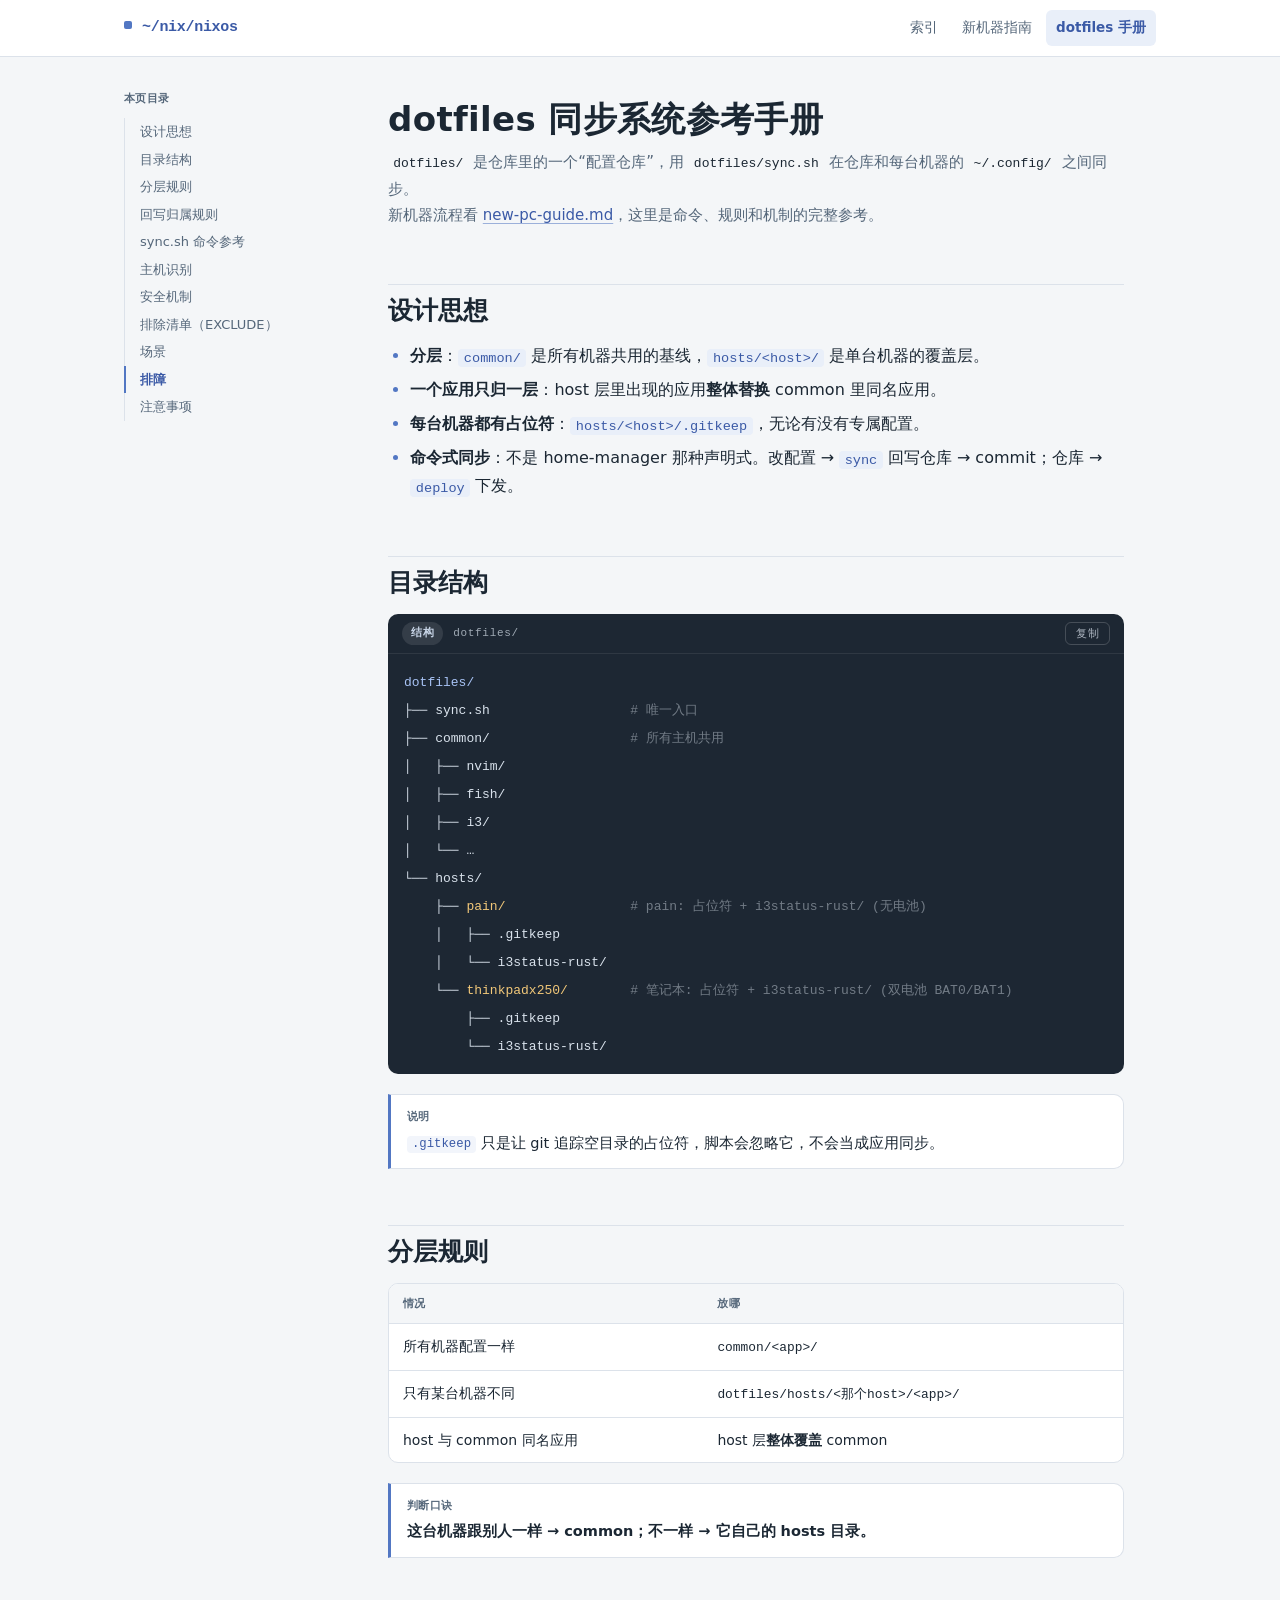
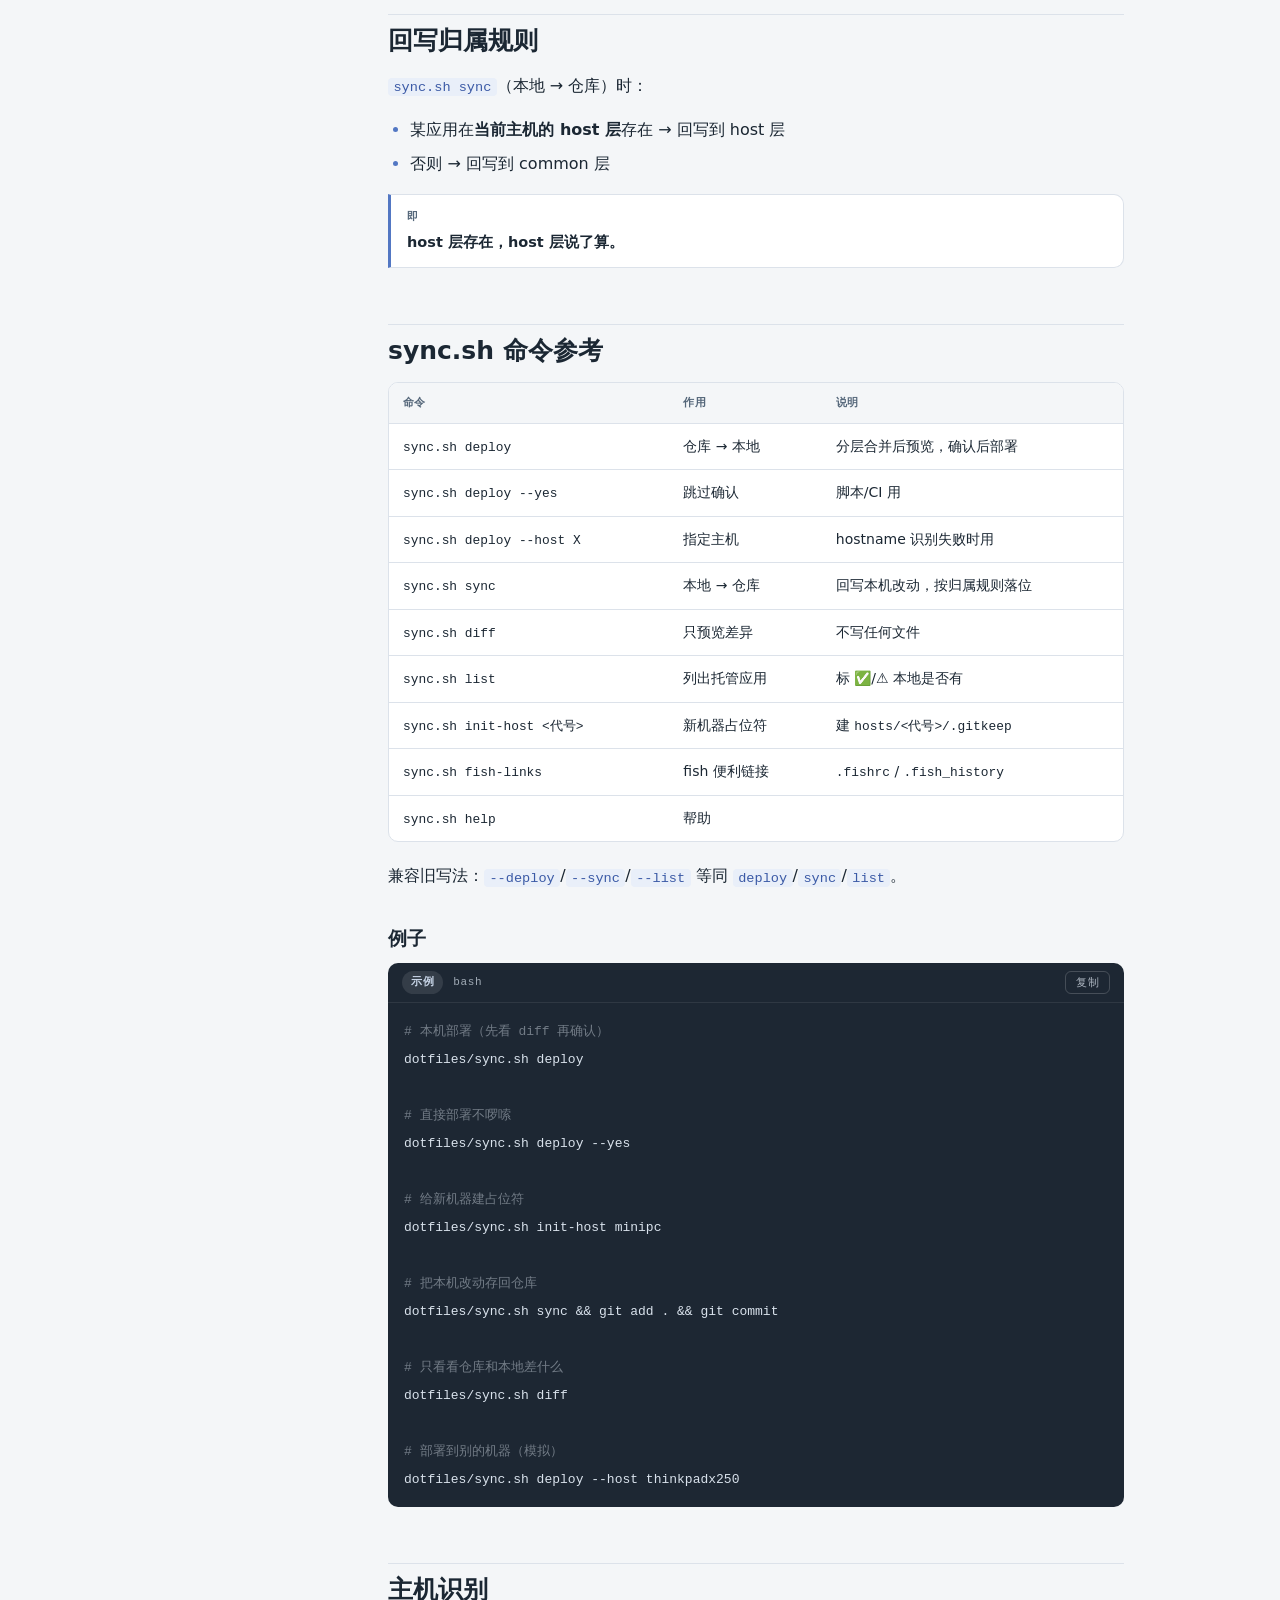
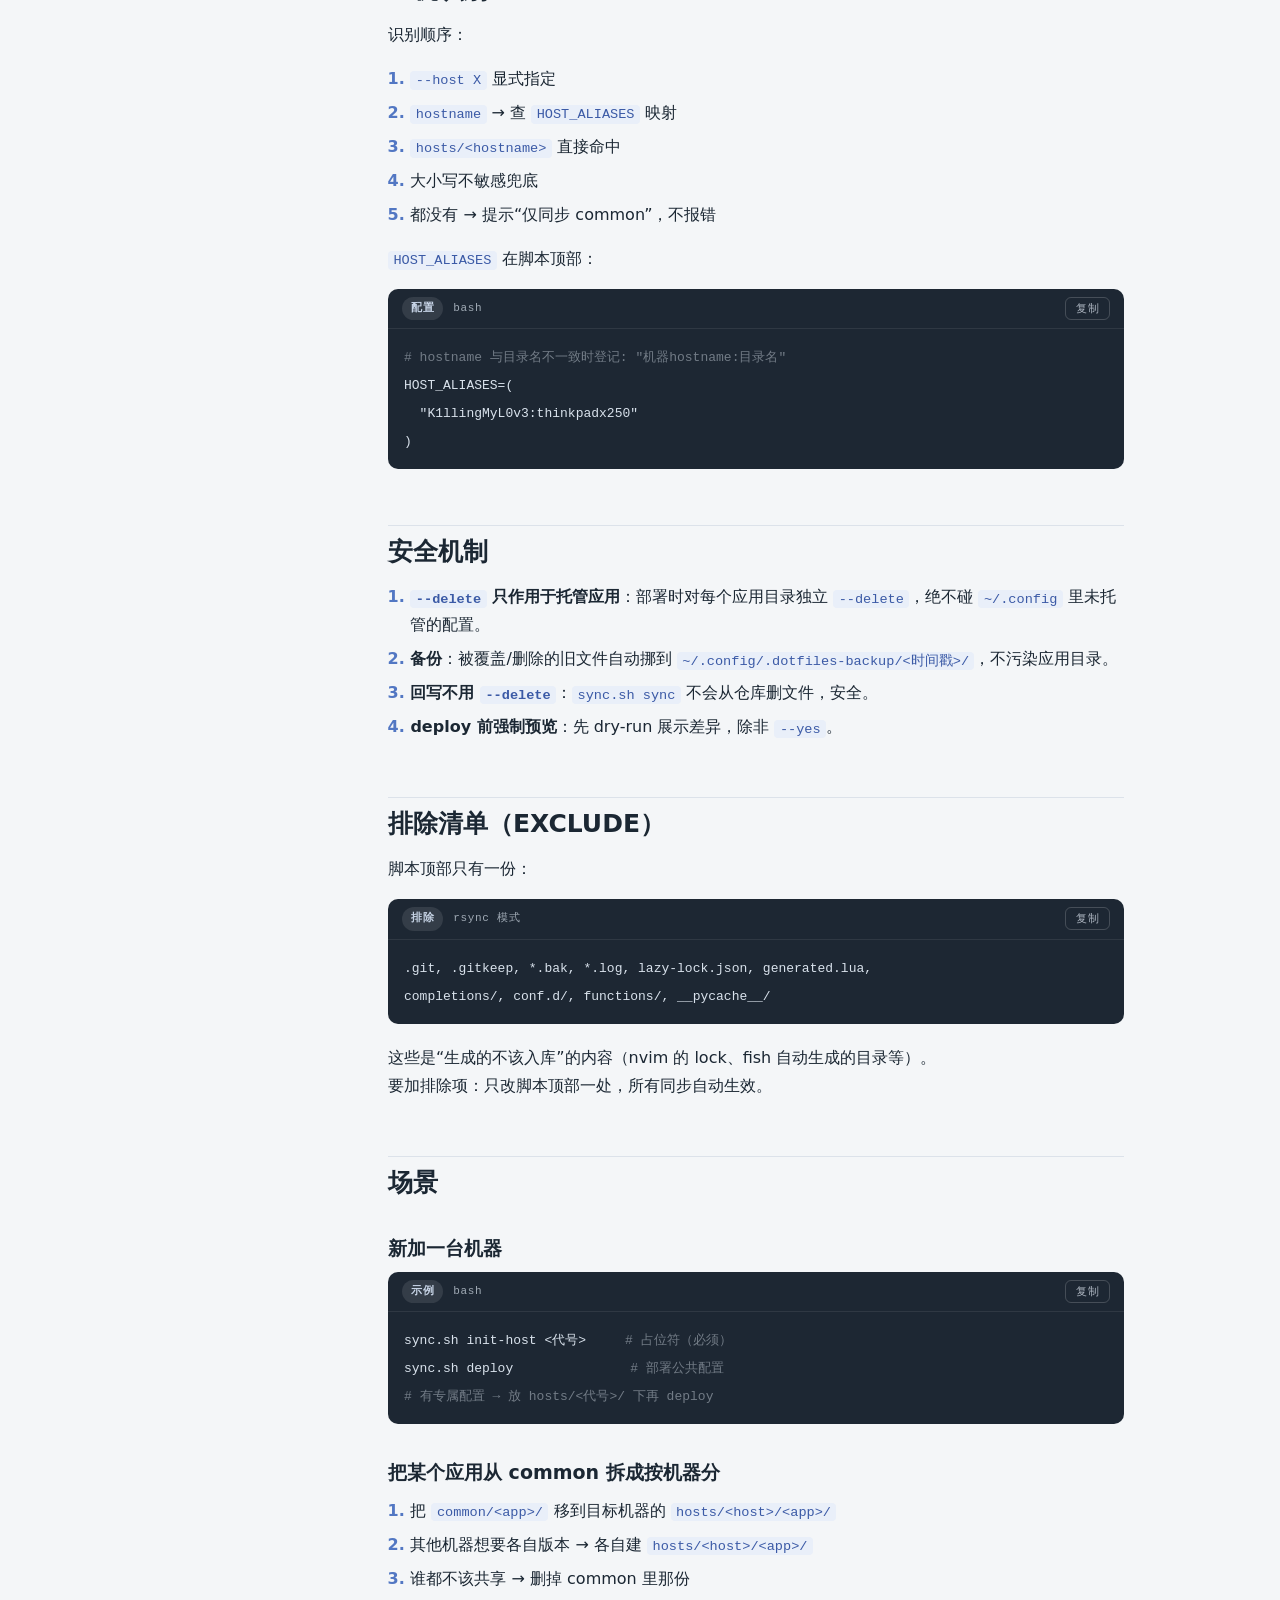
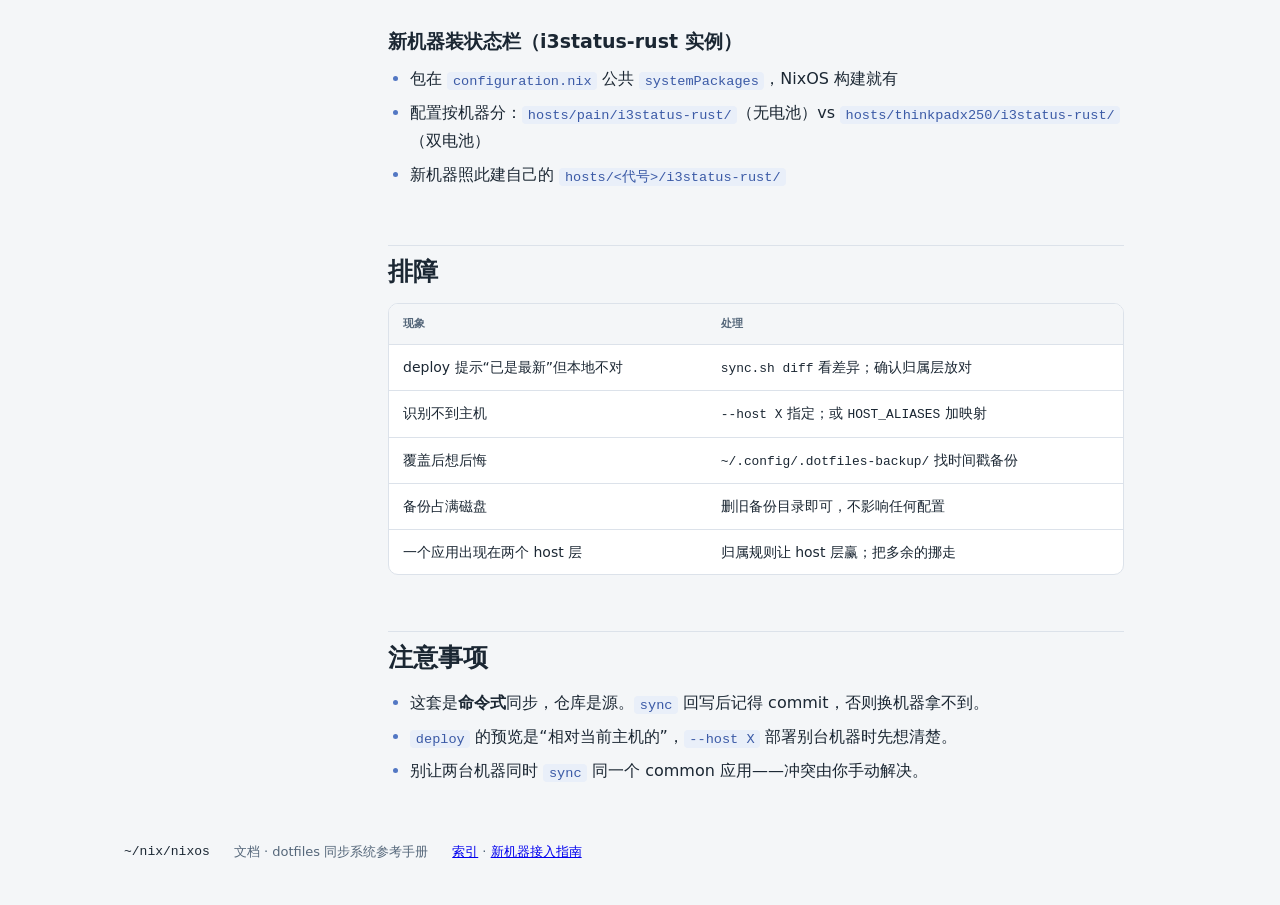
==== docs/pages/dotfiles-guide.html @ a43bd04e "added pages" ====
<!DOCTYPE html>
<html lang="zh-CN">
<head>
<meta charset="UTF-8">
<meta name="viewport" content="width=device-width, initial-scale=1.0">
<title>dotfiles 同步系统参考手册 · ~/nix/nixos</title>
<meta name="description" content="dotfiles 同步系统完整参考：分层规则、sync.sh 全部命令、安全机制、排除清单、排障">
<link rel="stylesheet" href="style.css">
</head>
<body>

<header class="topbar">
  <div class="topbar-inner">
    <a class="wordmark" href="index.html">~/nix/nixos</a>
    <nav class="topnav" aria-label="主导航">
      <a href="index.html">索引</a>
      <a href="new-pc-guide.html">新机器指南</a>
      <a href="dotfiles-guide.html" aria-current="page">dotfiles 手册</a>
    </nav>
  </div>
</header>

<main class="page">
  <aside class="toc" aria-label="本页目录">
    <h4>本页目录</h4>
    <ol>
      <li><a href="#d-design">设计思想</a></li>
      <li><a href="#d-tree">目录结构</a></li>
      <li><a href="#d-layers">分层规则</a></li>
      <li><a href="#d-writeback">回写归属规则</a></li>
      <li><a href="#d-cmds">sync.sh 命令参考</a></li>
      <li><a href="#d-host">主机识别</a></li>
      <li><a href="#d-safety">安全机制</a></li>
      <li><a href="#d-exclude">排除清单（EXCLUDE）</a></li>
      <li><a href="#d-scenes">场景</a></li>
      <li><a href="#d-trouble">排障</a></li>
      <li><a href="#d-notes">注意事项</a></li>
    </ol>
  </aside>

  <details class="toc-mobile">
    <summary>目录</summary>
    <ol>
      <li><a href="#d-design">设计思想</a></li>
      <li><a href="#d-tree">目录结构</a></li>
      <li><a href="#d-layers">分层规则</a></li>
      <li><a href="#d-writeback">回写归属规则</a></li>
      <li><a href="#d-cmds">sync.sh 命令参考</a></li>
      <li><a href="#d-host">主机识别</a></li>
      <li><a href="#d-safety">安全机制</a></li>
      <li><a href="#d-exclude">排除清单（EXCLUDE）</a></li>
      <li><a href="#d-scenes">场景</a></li>
      <li><a href="#d-trouble">排障</a></li>
      <li><a href="#d-notes">注意事项</a></li>
    </ol>
  </details>

  <article class="doc">
    <h1>dotfiles 同步系统参考手册</h1>
    <p class="lede"><code>dotfiles/</code> 是仓库里的一个“配置仓库”，用 <code>dotfiles/sync.sh</code> 在仓库和每台机器的 <code>~/.config/</code> 之间同步。<br>
    新机器流程看 <a href="new-pc-guide.html">new-pc-guide.md</a>，这里是命令、规则和机制的完整参考。</p>

    <h2 id="d-design">设计思想</h2>
    <ul>
      <li><strong>分层</strong>：<code>common/</code> 是所有机器共用的基线，<code>hosts/&lt;host&gt;/</code> 是单台机器的覆盖层。</li>
      <li><strong>一个应用只归一层</strong>：host 层里出现的应用<strong>整体替换</strong> common 里同名应用。</li>
      <li><strong>每台机器都有占位符</strong>：<code>hosts/&lt;host&gt;/.gitkeep</code>，无论有没有专属配置。</li>
      <li><strong>命令式同步</strong>：不是 home-manager 那种声明式。改配置 → <code>sync</code> 回写仓库 → commit；仓库 → <code>deploy</code> 下发。</li>
    </ul>

    <h2 id="d-tree">目录结构</h2>
    <div class="cmd">
      <div class="cmd-bar"><span class="cmd-tag">结构</span><span class="cmd-lang">dotfiles/</span><button class="cmd-copy" type="button">复制</button></div>
      <pre><code><span class="pt">dotfiles/</span>
├── sync.sh                  <span class="cm"># 唯一入口</span>
├── common/                  <span class="cm"># 所有主机共用</span>
│   ├── nvim/
│   ├── fish/
│   ├── i3/
│   └── …
└── hosts/
    ├── <span class="hl">pain/</span>                <span class="cm"># pain: 占位符 + i3status-rust/ (无电池)</span>
    │   ├── .gitkeep
    │   └── i3status-rust/
    └── <span class="hl">thinkpadx250/</span>        <span class="cm"># 笔记本: 占位符 + i3status-rust/ (双电池 BAT0/BAT1)</span>
        ├── .gitkeep
        └── i3status-rust/</code></pre>
    </div>
    <div class="callout">
      <span class="ca-label">说明</span>
      <p><code>.gitkeep</code> 只是让 git 追踪空目录的占位符，脚本会忽略它，不会当成应用同步。</p>
    </div>

    <h2 id="d-layers">分层规则</h2>
    <div class="table-wrap">
      <table>
        <thead>
          <tr><th>情况</th><th>放哪</th></tr>
        </thead>
        <tbody>
          <tr><td>所有机器配置一样</td><td><code>common/&lt;app&gt;/</code></td></tr>
          <tr><td>只有某台机器不同</td><td><code>dotfiles/hosts/&lt;那个host&gt;/&lt;app&gt;/</code></td></tr>
          <tr><td>host 与 common 同名应用</td><td>host 层<strong>整体覆盖</strong> common</td></tr>
        </tbody>
      </table>
    </div>
    <div class="callout">
      <span class="ca-label">判断口诀</span>
      <p><strong>这台机器跟别人一样 → common；不一样 → 它自己的 hosts 目录。</strong></p>
    </div>

    <h2 id="d-writeback">回写归属规则</h2>
    <p><code>sync.sh sync</code>（本地 → 仓库）时：</p>
    <ul>
      <li>某应用在<strong>当前主机的 host 层</strong>存在 → 回写到 host 层</li>
      <li>否则 → 回写到 common 层</li>
    </ul>
    <div class="callout">
      <span class="ca-label">即</span>
      <p><strong>host 层存在，host 层说了算。</strong></p>
    </div>

    <h2 id="d-cmds">sync.sh 命令参考</h2>
    <div class="table-wrap">
      <table>
        <thead>
          <tr><th>命令</th><th>作用</th><th>说明</th></tr>
        </thead>
        <tbody>
          <tr><td><code>sync.sh deploy</code></td><td>仓库 → 本地</td><td>分层合并后预览，确认后部署</td></tr>
          <tr><td><code>sync.sh deploy --yes</code></td><td>跳过确认</td><td>脚本/CI 用</td></tr>
          <tr><td><code>sync.sh deploy --host X</code></td><td>指定主机</td><td>hostname 识别失败时用</td></tr>
          <tr><td><code>sync.sh sync</code></td><td>本地 → 仓库</td><td>回写本机改动，按归属规则落位</td></tr>
          <tr><td><code>sync.sh diff</code></td><td>只预览差异</td><td>不写任何文件</td></tr>
          <tr><td><code>sync.sh list</code></td><td>列出托管应用</td><td>标 ✅/⚠ 本地是否有</td></tr>
          <tr><td><code>sync.sh init-host &lt;代号&gt;</code></td><td>新机器占位符</td><td>建 <code>hosts/&lt;代号&gt;/.gitkeep</code></td></tr>
          <tr><td><code>sync.sh fish-links</code></td><td>fish 便利链接</td><td><code>.fishrc</code> / <code>.fish_history</code></td></tr>
          <tr><td><code>sync.sh help</code></td><td>帮助</td><td></td></tr>
        </tbody>
      </table>
    </div>
    <p>兼容旧写法：<code>--deploy</code>/<code>--sync</code>/<code>--list</code> 等同 <code>deploy</code>/<code>sync</code>/<code>list</code>。</p>

    <h3>例子</h3>
    <div class="cmd">
      <div class="cmd-bar"><span class="cmd-tag">示例</span><span class="cmd-lang">bash</span><button class="cmd-copy" type="button">复制</button></div>
      <pre><code><span class="cm"># 本机部署（先看 diff 再确认）</span>
dotfiles/sync.sh deploy

<span class="cm"># 直接部署不啰嗦</span>
dotfiles/sync.sh deploy --yes

<span class="cm"># 给新机器建占位符</span>
dotfiles/sync.sh init-host minipc

<span class="cm"># 把本机改动存回仓库</span>
dotfiles/sync.sh sync &amp;&amp; git add . &amp;&amp; git commit

<span class="cm"># 只看看仓库和本地差什么</span>
dotfiles/sync.sh diff

<span class="cm"># 部署到别的机器（模拟）</span>
dotfiles/sync.sh deploy --host thinkpadx250</code></pre>
    </div>

    <h2 id="d-host">主机识别</h2>
    <p>识别顺序：</p>
    <ol class="steps">
      <li><code>--host X</code> 显式指定</li>
      <li><code>hostname</code> → 查 <code>HOST_ALIASES</code> 映射</li>
      <li><code>hosts/&lt;hostname&gt;</code> 直接命中</li>
      <li>大小写不敏感兜底</li>
      <li>都没有 → 提示“仅同步 common”，不报错</li>
    </ol>
    <p><code>HOST_ALIASES</code> 在脚本顶部：</p>
    <div class="cmd">
      <div class="cmd-bar"><span class="cmd-tag">配置</span><span class="cmd-lang">bash</span><button class="cmd-copy" type="button">复制</button></div>
      <pre><code><span class="cm"># hostname 与目录名不一致时登记: "机器hostname:目录名"</span>
HOST_ALIASES=(
  "K1llingMyL0v3:thinkpadx250"
)</code></pre>
    </div>

    <h2 id="d-safety">安全机制</h2>
    <ol class="steps">
      <li><strong><code>--delete</code> 只作用于托管应用</strong>：部署时对每个应用目录独立 <code>--delete</code>，绝不碰 <code>~/.config</code> 里未托管的配置。</li>
      <li><strong>备份</strong>：被覆盖/删除的旧文件自动挪到 <code>~/.config/.dotfiles-backup/&lt;时间戳&gt;/</code>，不污染应用目录。</li>
      <li><strong>回写不用 <code>--delete</code></strong>：<code>sync.sh sync</code> 不会从仓库删文件，安全。</li>
      <li><strong>deploy 前强制预览</strong>：先 dry-run 展示差异，除非 <code>--yes</code>。</li>
    </ol>

    <h2 id="d-exclude">排除清单（EXCLUDE）</h2>
    <p>脚本顶部只有一份：</p>
    <div class="cmd">
      <div class="cmd-bar"><span class="cmd-tag">排除</span><span class="cmd-lang">rsync 模式</span><button class="cmd-copy" type="button">复制</button></div>
      <pre><code>.git, .gitkeep, *.bak, *.log, lazy-lock.json, generated.lua,
completions/, conf.d/, functions/, __pycache__/</code></pre>
    </div>
    <p>这些是“生成的不该入库”的内容（nvim 的 lock、fish 自动生成的目录等）。<br>
    要加排除项：只改脚本顶部一处，所有同步自动生效。</p>

    <h2 id="d-scenes">场景</h2>

    <h3>新加一台机器</h3>
    <div class="cmd">
      <div class="cmd-bar"><span class="cmd-tag">示例</span><span class="cmd-lang">bash</span><button class="cmd-copy" type="button">复制</button></div>
      <pre><code>sync.sh init-host &lt;代号&gt;     <span class="cm"># 占位符（必须）</span>
sync.sh deploy               <span class="cm"># 部署公共配置</span>
<span class="cm"># 有专属配置 → 放 hosts/&lt;代号&gt;/ 下再 deploy</span></code></pre>
    </div>

    <h3>把某个应用从 common 拆成按机器分</h3>
    <ol class="steps">
      <li>把 <code>common/&lt;app&gt;/</code> 移到目标机器的 <code>hosts/&lt;host&gt;/&lt;app&gt;/</code></li>
      <li>其他机器想要各自版本 → 各自建 <code>hosts/&lt;host&gt;/&lt;app&gt;/</code></li>
      <li>谁都不该共享 → 删掉 common 里那份</li>
    </ol>

    <h3>新机器装状态栏（i3status-rust 实例）</h3>
    <ul>
      <li>包在 <code>configuration.nix</code> 公共 <code>systemPackages</code>，NixOS 构建就有</li>
      <li>配置按机器分：<code>hosts/pain/i3status-rust/</code>（无电池）vs <code>hosts/thinkpadx250/i3status-rust/</code>（双电池）</li>
      <li>新机器照此建自己的 <code>hosts/&lt;代号&gt;/i3status-rust/</code></li>
    </ul>

    <h2 id="d-trouble">排障</h2>
    <div class="table-wrap">
      <table>
        <thead>
          <tr><th>现象</th><th>处理</th></tr>
        </thead>
        <tbody>
          <tr><td>deploy 提示“已是最新”但本地不对</td><td><code>sync.sh diff</code> 看差异；确认归属层放对</td></tr>
          <tr><td>识别不到主机</td><td><code>--host X</code> 指定；或 <code>HOST_ALIASES</code> 加映射</td></tr>
          <tr><td>覆盖后想后悔</td><td><code>~/.config/.dotfiles-backup/</code> 找时间戳备份</td></tr>
          <tr><td>备份占满磁盘</td><td>删旧备份目录即可，不影响任何配置</td></tr>
          <tr><td>一个应用出现在两个 host 层</td><td>归属规则让 host 层赢；把多余的挪走</td></tr>
        </tbody>
      </table>
    </div>

    <h2 id="d-notes">注意事项</h2>
    <ul>
      <li>这套是<strong>命令式</strong>同步，仓库是源。<code>sync</code> 回写后记得 commit，否则换机器拿不到。</li>
      <li><code>deploy</code> 的预览是“相对当前主机的”，<code>--host X</code> 部署别台机器时先想清楚。</li>
      <li>别让两台机器同时 <code>sync</code> 同一个 common 应用——冲突由你手动解决。</li>
    </ul>
  </article>
</main>

<footer class="footer">
  <span class="foot-path">~/nix/nixos</span>
  <span>文档 · dotfiles 同步系统参考手册</span>
  <span><a href="index.html">索引</a> · <a href="new-pc-guide.html">新机器接入指南</a></span>
</footer>

<script src="script.js"></script>
</body>
</html>
---- docs/pages/style.css ----
/* ============================================================
   ~/nix/nixos 文档站 — 更纱黑体 (Sarasa) 技术手册
   设计 tokens 见 DESIGN_NOTES.md
   ============================================================ */

:root {
  --paper:  #F4F6F8;   /* 页面底, 阴天色 */
  --surface:#FFFFFF;   /* 卡片/正文底 */
  --ink:    #1B2733;   /* 正文近黑蓝 */
  --slate:  #55677A;   /* 次级文字 */
  --nix:    #5277C3;   /* NixOS 蓝, 主强调 */
  --nix-deep:#3B5AA6;  /* hover/active */
  --nix-tint:#E9EFF9;  /* 强调浅底 */
  --code:   #1D2733;   /* 代码块底 (近黑蓝) */
  --code-ink:#D9E2EC;  /* 代码文字 */
  --line:   #DCE2EA;   /* 分隔线 */
  --alert:  #B4432C;   /* 仅"必须/教训" */
  --alert-tint:#FBEDE8;
  --display: 'Sarasa Gothic SC','Sarasa Gothic','Noto Sans CJK SC','PingFang SC','Microsoft YaHei',system-ui,sans-serif;
  --sans:   'Sarasa Gothic SC','Sarasa Gothic','Noto Sans CJK SC','PingFang SC','Microsoft YaHei',system-ui,sans-serif;
  --mono:   'JetBrainsMonoNL Nerd Font','JetBrainsMono Nerd Font','JetBrains Mono','Sarasa Gothic SC','Noto Sans CJK SC',Consolas,monospace;
}

* { box-sizing: border-box; }

html { scroll-behavior: smooth; }

body {
  margin: 0;
  background: var(--paper);
  color: var(--ink);
  font-family: var(--sans);
  font-size: 16px;
  line-height: 1.75;
  -webkit-font-smoothing: antialiased;
}

/* ---------- 顶栏 ---------- */

.topbar {
  position: sticky; top: 0; z-index: 20;
  background: rgba(255,255,255,0.92);
  background: color-mix(in srgb, var(--surface) 92%, transparent);
  backdrop-filter: blur(6px);
  border-bottom: 1px solid var(--line);
}
.topbar-inner {
  max-width: 1080px; margin: 0 auto; padding: 0 24px;
  height: 56px; display: flex; align-items: center; justify-content: space-between; gap: 16px;
}
.wordmark {
  font-family: var(--mono);
  font-size: 15px; font-weight: 700;
  color: var(--nix-deep); text-decoration: none; letter-spacing: -0.02em;
}
.wordmark::before { content: ""; display: inline-block; width: 8px; height: 8px; margin-right: 10px;
  border-radius: 2px; background: var(--nix); vertical-align: 2px; }
.topnav { display: flex; gap: 4px; }
.topnav a {
  font-size: 13.5px; color: var(--slate); text-decoration: none;
  padding: 6px 10px; border-radius: 6px;
}
.topnav a:hover { color: var(--ink); background: var(--nix-tint); }
.topnav a[aria-current="page"] { color: var(--nix-deep); font-weight: 600; background: var(--nix-tint); }

/* ---------- 页脚 ---------- */

.footer {
  max-width: 1080px; margin: 0 auto; padding: 40px 24px 56px;
  color: var(--slate); font-size: 13px;
  display: flex; flex-wrap: wrap; gap: 8px 24px; align-items: center;
}
.footer .foot-path { font-family: var(--mono); color: var(--ink); }

/* ---------- 页面骨架 (指南页: 侧栏 TOC + 正文) ---------- */

.page {
  max-width: 1080px; margin: 0 auto; padding: 32px 24px 0;
  display: grid; grid-template-columns: 216px minmax(0, 1fr); gap: 48px;
  align-items: start;
}
.doc { min-width: 0; max-width: 46rem; }

.toc { position: sticky; top: 80px; max-height: calc(100vh - 96px); overflow: auto; }
.toc h4 {
  font-family: var(--sans); font-size: 11px; font-weight: 700;
  letter-spacing: 0.04em; color: var(--slate); margin: 0 0 10px;
}
.toc ol { list-style: none; margin: 0; padding: 0; border-left: 1px solid var(--line); }
.toc li { margin: 0; }
.toc a {
  display: block; padding: 4px 0 4px 14px; margin-left: -1px;
  border-left: 2px solid transparent;
  font-size: 13px; color: var(--slate); text-decoration: none; line-height: 1.5;
}
.toc a:hover { color: var(--ink); }
.toc a.active { border-left-color: var(--nix); color: var(--nix-deep); font-weight: 600; }
.toc .l2 { padding-left: 14px; font-size: 12.5px; }
.toc .l2 a { padding-left: 20px; }

/* 移动端目录下拉 */
.toc-mobile { display: none; }
.toc-mobile summary {
  cursor: pointer; font-size: 13px; color: var(--nix-deep); font-weight: 600;
  padding: 10px 14px; background: var(--surface); border: 1px solid var(--line);
  border-radius: 8px; margin-bottom: 16px; user-select: none;
}
.toc-mobile[open] summary { border-bottom-left-radius: 0; border-bottom-right-radius: 0; }
.toc-mobile ol { list-style: none; margin: 0; padding: 8px 14px;
  background: var(--surface); border: 1px solid var(--line); border-top: 0;
  border-radius: 0 0 8px 8px; }
.toc-mobile a { display: block; padding: 3px 0; color: var(--slate); text-decoration: none; font-size: 13.5px; }

/* ---------- 标题 ---------- */

.doc h1 {
  font-family: var(--display); font-size: 34px; line-height: 1.35;
  margin: 8px 0 6px; letter-spacing: 0.01em; font-weight: 700;
}
.doc .lede { font-size: 15px; color: var(--slate); margin: 0 0 28px; }
.doc .lede code { font-family: var(--mono); font-size: 13px; color: var(--ink); background: transparent; }

.doc h2 {
  font-family: var(--display); font-size: 25px; line-height: 1.4; font-weight: 700;
  margin: 56px 0 14px; padding-top: 8px;
  border-top: 1px solid var(--line);
  scroll-margin-top: 88px;
}
.doc h2 .stepnum {
  display: inline-block; min-width: 2em; margin-right: 10px;
  color: var(--nix); font-variant-numeric: tabular-nums;
}
.doc h3 {
  font-family: var(--display); font-size: 19px; line-height: 1.5; font-weight: 700;
  margin: 34px 0 10px; scroll-margin-top: 88px;
}

.doc p { margin: 0 0 16px; }

/* ---------- 列表 ---------- */

.doc ul, .doc ol { margin: 0 0 16px; padding-left: 1.4em; }
.doc li { margin: 6px 0; }
.doc li::marker { color: var(--nix); }
.doc ol.steps > li::marker { font-family: var(--display); font-weight: 700; }

.doc strong { font-weight: 700; }
.doc code {
  font-family: var(--mono); font-size: 0.85em;
  background: var(--nix-tint); color: var(--nix-deep);
  padding: 0.12em 0.4em; border-radius: 4px;
}
.doc a { color: var(--nix-deep); text-decoration-color: color-mix(in srgb, var(--nix) 55%, transparent); text-underline-offset: 3px; }
.doc a:hover { text-decoration-color: var(--nix-deep); }

/* ---------- 表格 ---------- */

.table-wrap { overflow-x: auto; margin: 0 0 20px; border: 1px solid var(--line); border-radius: 10px; background: var(--surface); }
.doc table { border-collapse: collapse; width: 100%; font-size: 14px; min-width: 520px; }
.doc thead th {
  font-family: var(--sans); font-size: 11px; font-weight: 700; letter-spacing: 0.04em;
  text-align: left; color: var(--slate); text-transform: uppercase;
  padding: 10px 14px; border-bottom: 1px solid var(--line); background: var(--paper);
}
.doc tbody td { padding: 10px 14px; border-bottom: 1px solid var(--line); vertical-align: top; }
.doc tbody tr:last-child td { border-bottom: 0; }
.doc tbody tr:hover td { background: var(--nix-tint); }
.doc td code, .doc th code { background: transparent; padding: 0; color: inherit; font-size: 0.92em; }
.doc td code { color: var(--ink); }

/* ---------- 代码块 (方向标签) ---------- */

.cmd { margin: 0 0 20px; border-radius: 10px; overflow: hidden; background: var(--code); }
.cmd-bar {
  display: flex; align-items: center; gap: 10px;
  padding: 8px 14px; border-bottom: 1px solid rgba(255,255,255,0.08);
  font-family: var(--mono); font-size: 11px;
}
.cmd-tag {
  display: inline-flex; align-items: center; gap: 6px;
  padding: 2px 9px; border-radius: 999px; font-weight: 700; letter-spacing: 0.06em;
  color: #C7D4E6; background: rgba(255,255,255,0.10);
}
.cmd-tag .glyph { color: var(--nix); }
.cmd-tag.in .glyph { color: #7FA5E8; }
.cmd-tag.out .glyph { color: #9FD3A8; }
.cmd-tag.in  { border: 1px solid rgba(127,165,232,0.45); }
.cmd-tag.out { border: 1px solid rgba(159,211,168,0.45); color: #CBE5D0; }
.cmd-lang { color: rgba(217,226,236,0.7); letter-spacing: 0.06em; }
.cmd-copy {
  margin-left: auto; font-family: var(--mono); font-size: 11px; letter-spacing: 0.04em;
  color: rgba(217,226,236,0.75); background: transparent; border: 1px solid rgba(255,255,255,0.18);
  border-radius: 6px; padding: 3px 10px; cursor: pointer;
}
.cmd-copy:hover { color: #fff; border-color: rgba(255,255,255,0.45); }
.cmd-copy.copied { color: #9FD3A8; border-color: rgba(159,211,168,0.6); }
.cmd pre { margin: 0; padding: 14px 16px; overflow-x: auto; }
.cmd code {
  font-family: var(--mono); font-size: 13px; line-height: 1.65;
  color: var(--code-ink); background: transparent; padding: 0;
}
.cmd code .cm { color: rgba(217,226,236,0.45); }   /* 注释 */
.cmd code .hl { color: #F2C879; }                   /* 高亮行 */
.cmd code .pt { color: #A8C3F5; }                   /* 路径/主机名 */

/* ---------- 提示框 ---------- */

.callout {
  background: var(--surface); border: 1px solid var(--line);
  border-left: 3px solid var(--nix);
  border-radius: 0 10px 10px 0;
  padding: 12px 16px; margin: 0 0 20px; font-size: 14.5px;
}
.callout > :last-child { margin-bottom: 0; }
.callout.alert { border-left-color: var(--alert); background: var(--alert-tint); }
.callout .ca-label {
  display: block; font-family: var(--sans); font-size: 11px; font-weight: 700;
  letter-spacing: 0.04em; color: var(--slate); margin-bottom: 4px;
}
.callout.alert .ca-label { color: var(--alert); }
.callout p { margin: 0 0 8px; }
.callout code { background: #EEF3FB; background: color-mix(in srgb, var(--nix-tint) 60%, var(--surface)); }

/* ---------- 索引页 ---------- */

.hero { padding: 40px 24px 8px; max-width: 1080px; margin: 0 auto; }
.hero .kicker {
  font-family: var(--mono); font-size: 12px; font-weight: 700; letter-spacing: 0.1em;
  color: var(--nix-deep); margin: 0 0 10px;
}
.hero h1 {
  font-family: var(--display); font-size: 40px; line-height: 1.3; margin: 0 0 8px; font-weight: 700;
}
.hero .lede { font-size: 16px; color: var(--slate); max-width: 42em; margin: 0; }

/* 双层结构图 */
.layers {
  max-width: 1080px; margin: 32px auto 0; padding: 0 24px;
  display: flex; gap: 18px; align-items: stretch;
}
.layers-col { display: flex; flex-direction: column; }
.layer {
  background: var(--surface); border: 1px solid var(--line); border-radius: 12px;
  padding: 16px 20px; flex: 1;
}
.layer .layer-name { font-weight: 700; font-size: 16px; display: flex; align-items: center; gap: 8px; }
.layer .layer-name .dot { width: 9px; height: 9px; border-radius: 3px; }
.layer .layer-desc { font-size: 13.5px; color: var(--slate); margin-top: 2px; font-family: var(--mono); }
.layer-top { border-top: 3px solid var(--nix); }
.layer-top .dot { background: var(--nix); }
.layer-bot { border-top: 3px solid var(--code); }
.layer-bot .dot { background: var(--code); }
.layer-bot .layer-desc { color: rgba(217,226,236,0.7); }
.layer-bot .layer-name { color: var(--code-ink); }
.layer-bot { background: var(--code); border-color: var(--code); }

.sync-rail {
  display: flex; flex-direction: column; justify-content: center; align-items: center;
  min-width: 96px; gap: 6px;
}
.sync-rail .rail-label {
  font-family: var(--mono); font-size: 11px; font-weight: 700; letter-spacing: 0.08em;
  color: var(--slate); white-space: nowrap;
}
.sync-rail .rail-arrow { color: var(--nix-deep); font-family: var(--sans); font-size: 13px; line-height: 1.3; text-align: center; }

.fleet {
  max-width: 1080px; margin: 14px auto 0; padding: 0 24px;
  display: flex; gap: 12px; flex-wrap: wrap; align-items: center;
}
.fleet .fleet-label { font-family: var(--sans); font-size: 11px; font-weight: 700; letter-spacing: 0.04em; color: var(--slate); }
.chip {
  display: inline-flex; align-items: center; gap: 8px;
  background: var(--surface); border: 1px solid var(--line); border-radius: 999px;
  padding: 4px 12px 4px 6px; font-size: 13px;
}
.chip .chip-code {
  font-family: var(--mono); font-size: 12px; font-weight: 700; color: var(--nix-deep);
  background: var(--nix-tint); border-radius: 999px; padding: 2px 9px;
}
.chip .chip-note { color: var(--slate); font-size: 12.5px; }

.index-body { max-width: 1080px; margin: 0 auto; padding: 24px 24px 0; }

.quick-ref { margin: 34px 0 8px; font-family: var(--display); font-size: 21px; font-weight: 700; }
.quick-ref::before { content: ""; display: inline-block; width: 14px; height: 3px; background: var(--nix); vertical-align: 4px; margin-right: 10px; }

.cards { display: grid; grid-template-columns: repeat(auto-fit, minmax(300px, 1fr)); gap: 16px; margin: 16px 0 0; }
.card {
  display: block; background: var(--surface); border: 1px solid var(--line); border-radius: 12px;
  padding: 22px 22px 20px; text-decoration: none; color: inherit;
  transition: border-color .15s ease, transform .15s ease;
}
.card:hover { border-color: var(--nix); transform: translateY(-2px); }
.card .card-tag { font-family: var(--sans); font-size: 11px; font-weight: 700; letter-spacing: 0.08em; color: var(--nix-deep); }
.card h2 { font-family: var(--display); font-size: 20px; margin: 8px 0 8px; border: 0; padding: 0; color: var(--ink); }
.card p { font-size: 14px; color: var(--slate); margin: 0; line-height: 1.7; }
.card .card-go { display: inline-block; margin-top: 14px; font-size: 13.5px; color: var(--nix-deep); font-weight: 600; }
.card .card-go::after { content: " →"; }

/* ---------- 焦点可见 ---------- */

a:focus-visible, summary:focus-visible, button:focus-visible, .cmd-copy:focus-visible {
  outline: 2px solid var(--nix); outline-offset: 2px; border-radius: 4px;
}

.topnav a:active, .card:active, .cmd-copy:active { transform: translateY(1px); }
.card:active { border-color: var(--nix-deep); }

/* ---------- 响应式 ---------- */

@media (max-width: 980px) {
  .page { grid-template-columns: 1fr; gap: 0; padding-top: 20px; }
  .toc { display: none; }
  .toc-mobile { display: block; }
  .layers { flex-direction: column; }
  .sync-rail { flex-direction: row; min-width: 0; padding: 4px 0; }
  .sync-rail .rail-arrow { display: flex; gap: 18px; }
}

@media (max-width: 560px) {
  .hero { padding-top: 28px; }
  .hero h1 { font-size: 32px; }
  .topbar-inner { padding: 0 16px; height: 52px; }
  .wordmark { font-size: 13.5px; }
  .topnav { gap: 2px; }
  .topnav a { font-size: 12.5px; padding: 12px 7px; min-height: 44px; display: inline-flex; align-items: center; }
  .doc h1 { font-size: 28px; }
  .doc h2 { font-size: 22px; }
  .cards { grid-template-columns: 1fr; }
  .chip .chip-note { display: none; }
  .toc-mobile a { padding: 8px 0; }
  .cmd-copy { padding: 8px 10px; }
}

/* ---------- 动效 (仅在用户不要求减少动效时) ---------- */

@media (prefers-reduced-motion: no-preference) {
  .hero h1, .hero .kicker, .hero .lede { animation: rise .5s ease both; }
  .hero .lede { animation-delay: .08s; }
  .layers { animation: rise .5s ease both; animation-delay: .14s; }
  @keyframes rise { from { opacity: 0; transform: translateY(8px); } to { opacity: 1; transform: none; } }
}

@media (prefers-reduced-motion: reduce) {
  html { scroll-behavior: auto; }
  .card { transition: none; }
}
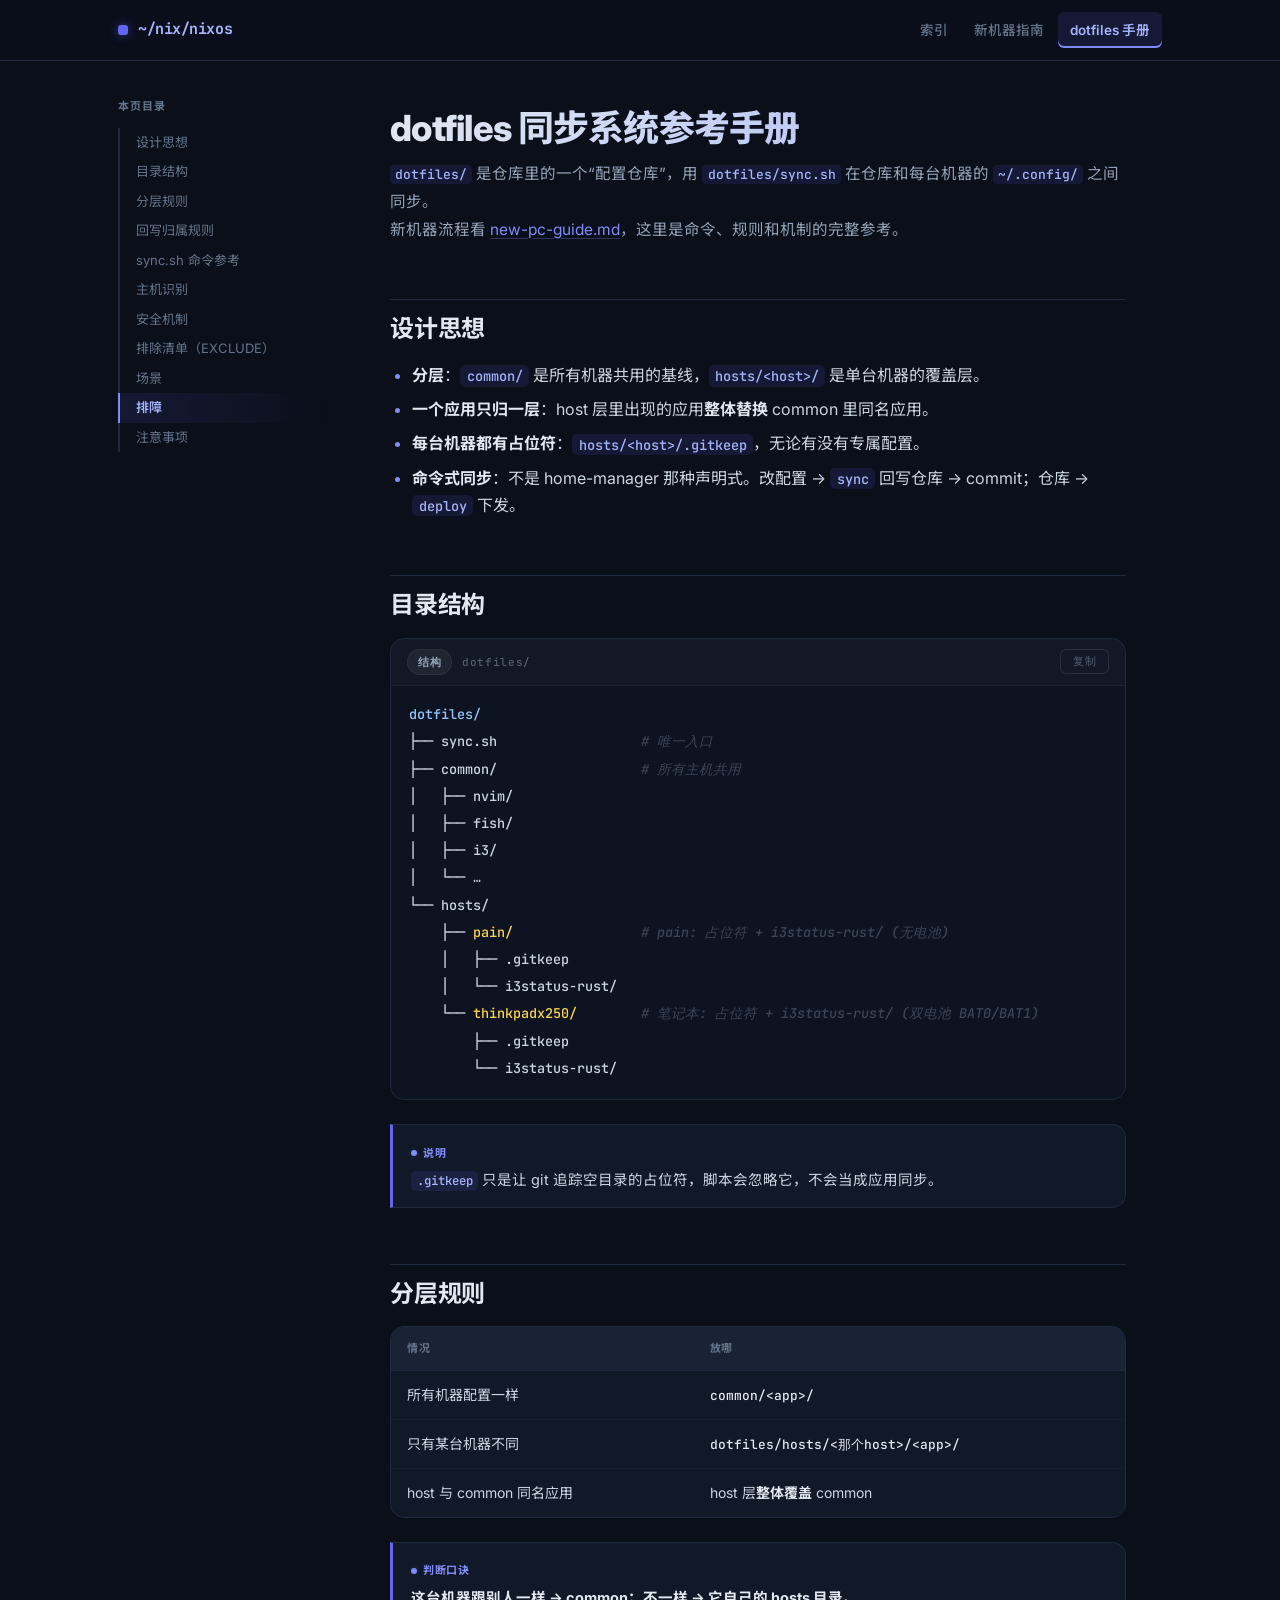
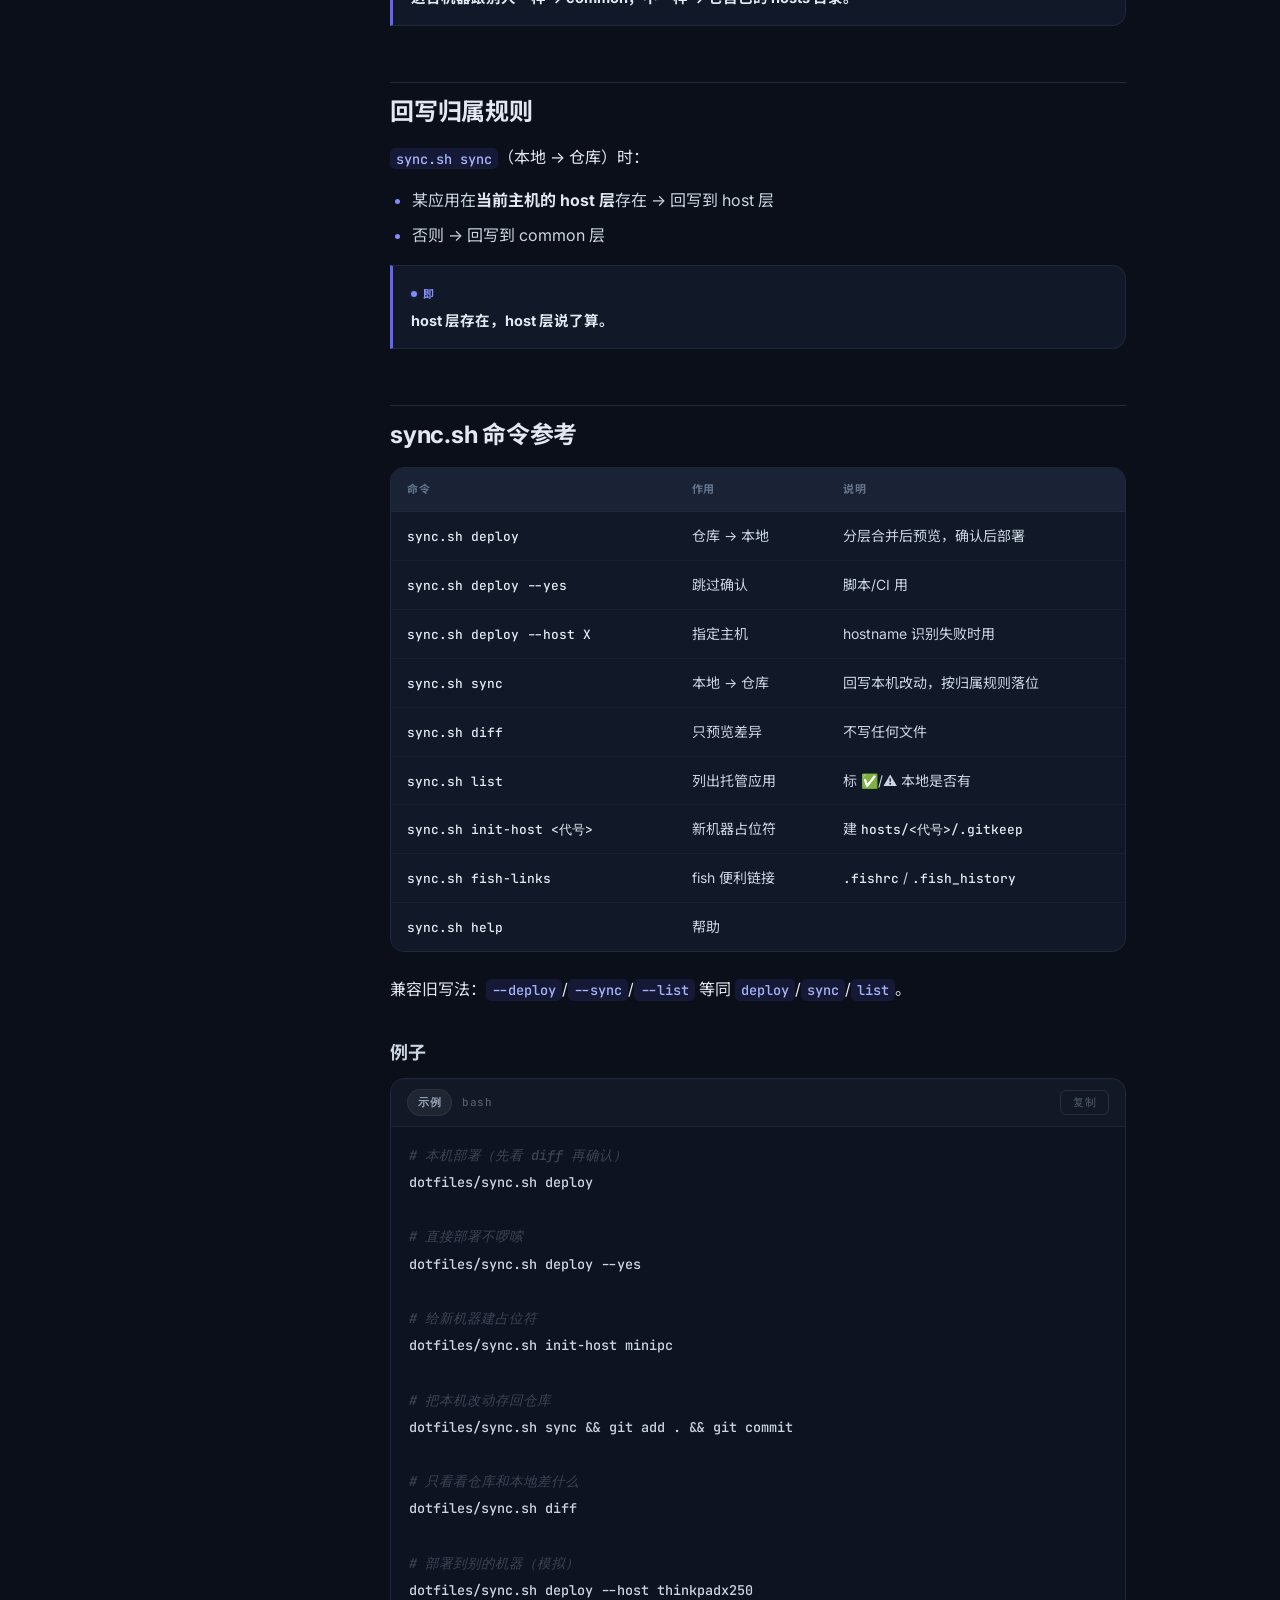
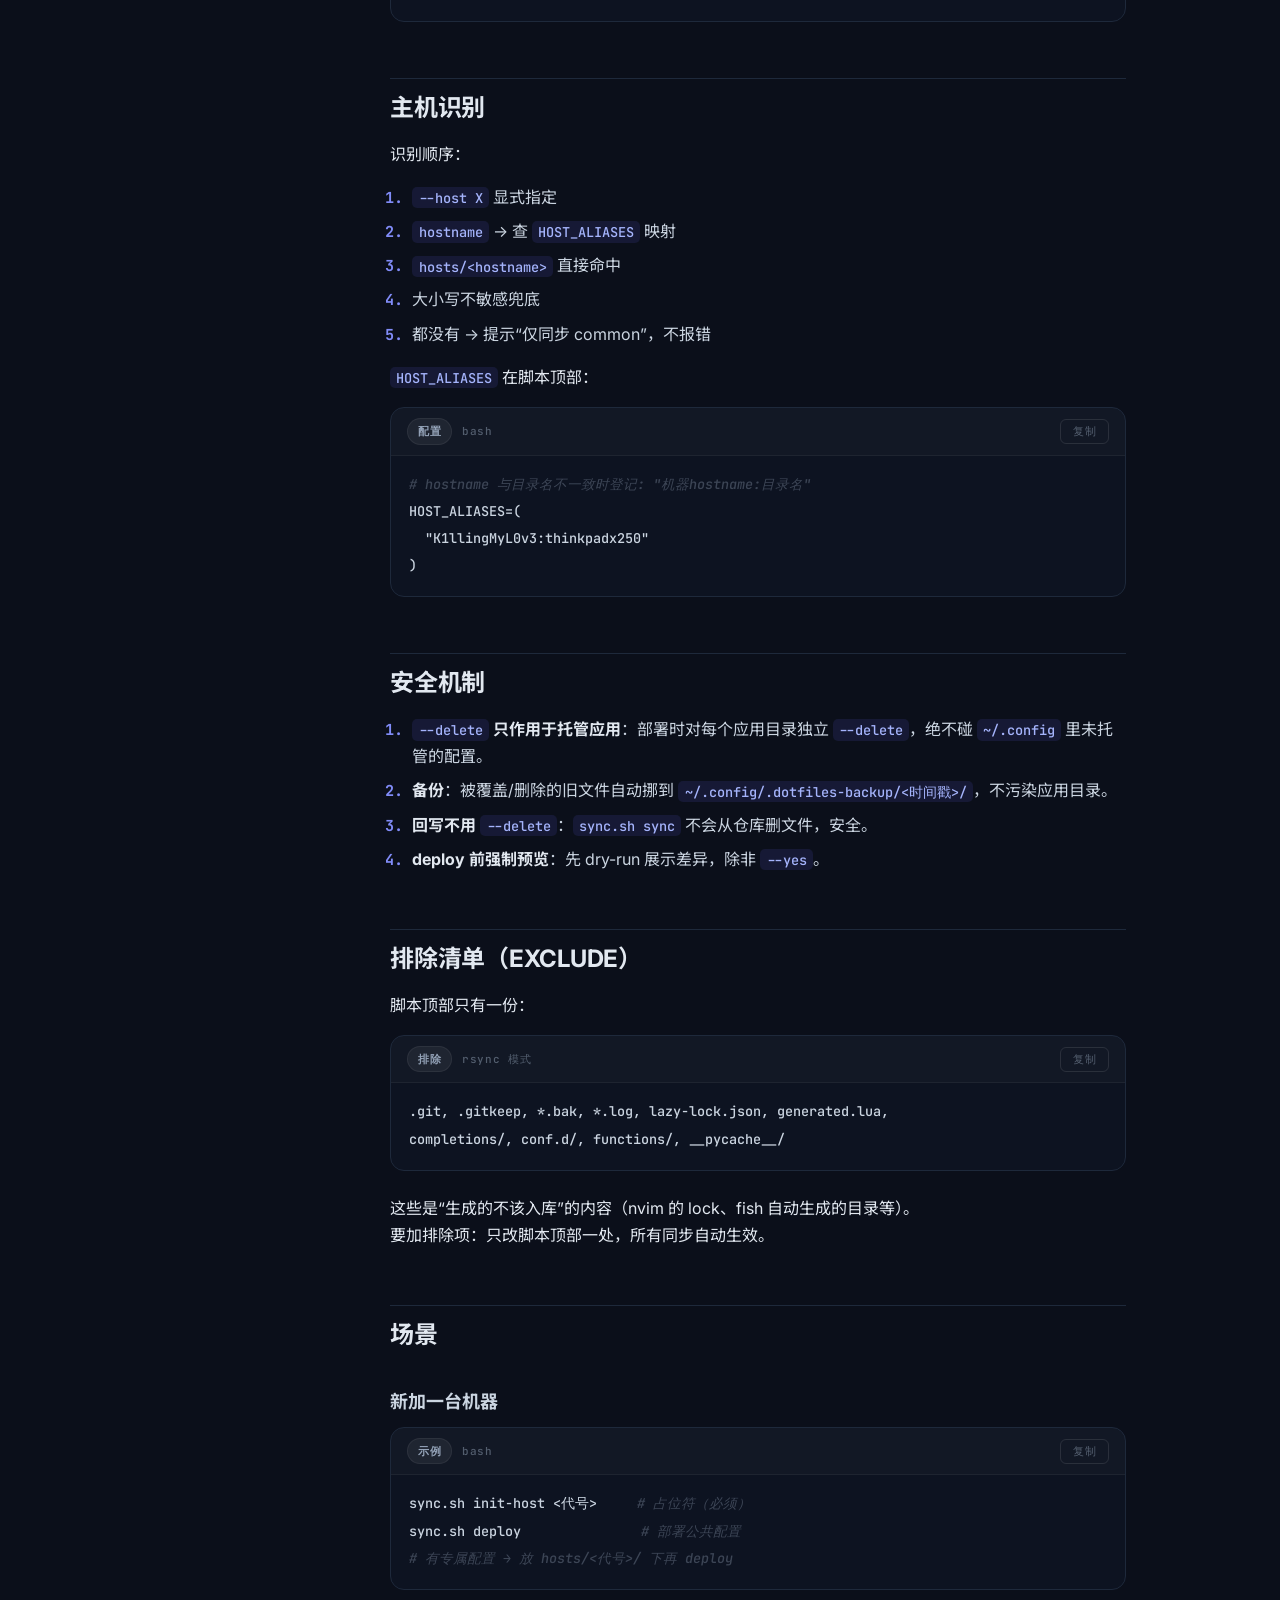
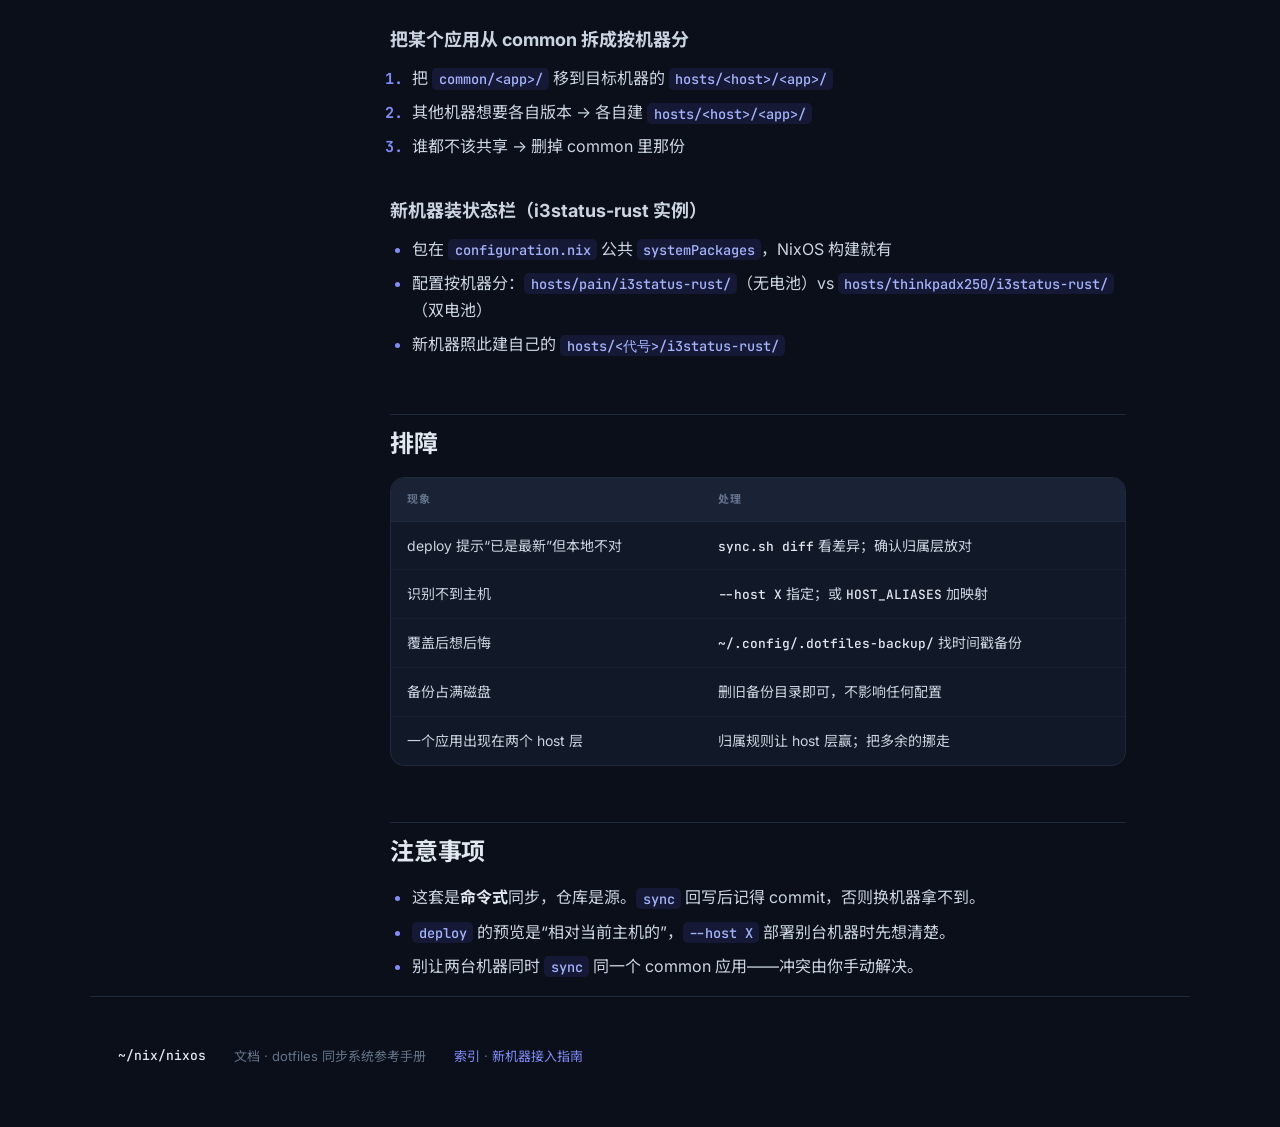
==== commit 41e5fee8: "change guide pages | enable soft wrap into helix config" ====
--- a/docs/pages/dotfiles-guide.html
+++ b/docs/pages/dotfiles-guide.html
@@ -5,6 +5,9 @@
 <meta name="viewport" content="width=device-width, initial-scale=1.0">
 <title>dotfiles 同步系统参考手册 · ~/nix/nixos</title>
 <meta name="description" content="dotfiles 同步系统完整参考：分层规则、sync.sh 全部命令、安全机制、排除清单、排障">
+<link rel="preconnect" href="https://fonts.googleapis.com">
+<link rel="preconnect" href="https://fonts.gstatic.com" crossorigin>
+<link href="https://fonts.googleapis.com/css2?family=Inter:wght@400;500;600;700;800&family=JetBrains+Mono:wght@400;500;600;700&family=Noto+Sans+SC:wght@400;500;600;700&display=swap" rel="stylesheet">
 <link rel="stylesheet" href="style.css">
 </head>
 <body>
--- a/docs/pages/style.css
+++ b/docs/pages/style.css
@@ -1,348 +1,559 @@
 /* ============================================================
-   ~/nix/nixos 文档站 — 更纱黑体 (Sarasa) 技术手册
-   设计 tokens 见 DESIGN_NOTES.md
-   ============================================================ */
+   ~/nix/nixos 文档站 — 深色主题
+   ============================================================ */
+
+@import url('https://fonts.googleapis.com/css2?family=Inter:wght@400;500;600;700;800&family=JetBrains+Mono:wght@400;500;600;700&family=Noto+Sans+SC:wght@400;500;600;700&display=swap');
 
 :root {
-  --paper:  #F4F6F8;   /* 页面底, 阴天色 */
-  --surface:#FFFFFF;   /* 卡片/正文底 */
-  --ink:    #1B2733;   /* 正文近黑蓝 */
-  --slate:  #55677A;   /* 次级文字 */
-  --nix:    #5277C3;   /* NixOS 蓝, 主强调 */
-  --nix-deep:#3B5AA6;  /* hover/active */
-  --nix-tint:#E9EFF9;  /* 强调浅底 */
-  --code:   #1D2733;   /* 代码块底 (近黑蓝) */
-  --code-ink:#D9E2EC;  /* 代码文字 */
-  --line:   #DCE2EA;   /* 分隔线 */
-  --alert:  #B4432C;   /* 仅"必须/教训" */
-  --alert-tint:#FBEDE8;
-  --display: 'Sarasa Gothic SC','Sarasa Gothic','Noto Sans CJK SC','PingFang SC','Microsoft YaHei',system-ui,sans-serif;
-  --sans:   'Sarasa Gothic SC','Sarasa Gothic','Noto Sans CJK SC','PingFang SC','Microsoft YaHei',system-ui,sans-serif;
-  --mono:   'JetBrainsMonoNL Nerd Font','JetBrainsMono Nerd Font','JetBrains Mono','Sarasa Gothic SC','Noto Sans CJK SC',Consolas,monospace;
-}
-
-* { box-sizing: border-box; }
+  /* 底色 */
+  --paper:  #0B0F1A;
+  --surface:#111827;
+  --surface-raised:#1A2236;
+  --ink:    #E2E8F0;
+  --slate:  #94A3B8;
+  --muted:  #64748B;
+
+  /* 强调 */
+  --nix:    #818CF8;
+  --nix-deep:#A5B4FC;
+  --nix-dim:#6366F1;
+  --nix-tint: rgba(99,102,241,0.12);
+  --nix-glow: rgba(99,102,241,0.25);
+
+  /* 代码块 */
+  --code-bg: #0D1321;
+  --code-ink:#CBD5E1;
+  --code-border: #1E293B;
+
+  /* 边线 */
+  --line:   #1E293B;
+  --line-soft: #162032;
+
+  /* 警告 */
+  --alert:  #F87171;
+  --alert-tint: rgba(248,113,113,0.08);
+  --alert-border: rgba(248,113,113,0.2);
+
+  /* 提示 */
+  --tip:    #34D399;
+  --tip-tint: rgba(52,211,153,0.08);
+
+  /* 字体 */
+  --display: 'Inter','Noto Sans SC','PingFang SC','Microsoft YaHei',system-ui,sans-serif;
+  --sans:    'Inter','Noto Sans SC','PingFang SC','Microsoft YaHei',system-ui,sans-serif;
+  --mono:    'JetBrains Mono','SF Mono','Cascadia Code',Consolas,monospace;
+
+  /* 圆角 */
+  --r-sm: 6px;
+  --r-md: 10px;
+  --r-lg: 14px;
+  --r-xl: 18px;
+
+  /* 阴影 — 深色主题用发光代替投影 */
+  --shadow-sm: 0 1px 3px rgba(0,0,0,0.3);
+  --shadow-md: 0 4px 12px rgba(0,0,0,0.35);
+  --shadow-lg: 0 8px 24px rgba(0,0,0,0.4);
+  --shadow-nix: 0 4px 16px rgba(99,102,241,0.15);
+}
+
+* { box-sizing: border-box; margin: 0; }
 
 html { scroll-behavior: smooth; }
 
 body {
-  margin: 0;
   background: var(--paper);
   color: var(--ink);
   font-family: var(--sans);
   font-size: 16px;
-  line-height: 1.75;
+  line-height: 1.7;
   -webkit-font-smoothing: antialiased;
 }
 
-/* ---------- 顶栏 ---------- */
+/* ============================================================
+   顶栏
+   ============================================================ */
 
 .topbar {
   position: sticky; top: 0; z-index: 20;
-  background: rgba(255,255,255,0.92);
-  background: color-mix(in srgb, var(--surface) 92%, transparent);
-  backdrop-filter: blur(6px);
+  background: rgba(11,15,26,0.82);
+  backdrop-filter: blur(16px) saturate(180%);
+  -webkit-backdrop-filter: blur(16px) saturate(180%);
   border-bottom: 1px solid var(--line);
 }
 .topbar-inner {
-  max-width: 1080px; margin: 0 auto; padding: 0 24px;
-  height: 56px; display: flex; align-items: center; justify-content: space-between; gap: 16px;
+  max-width: 1100px; margin: 0 auto; padding: 0 28px;
+  height: 60px; display: flex; align-items: center; justify-content: space-between; gap: 16px;
 }
 .wordmark {
-  font-family: var(--mono);
-  font-size: 15px; font-weight: 700;
-  color: var(--nix-deep); text-decoration: none; letter-spacing: -0.02em;
-}
-.wordmark::before { content: ""; display: inline-block; width: 8px; height: 8px; margin-right: 10px;
-  border-radius: 2px; background: var(--nix); vertical-align: 2px; }
-.topnav { display: flex; gap: 4px; }
+  font-family: var(--mono); font-size: 15px; font-weight: 700;
+  color: var(--nix-deep); text-decoration: none; letter-spacing: -0.03em;
+  display: flex; align-items: center; gap: 10px;
+}
+.wordmark::before {
+  content: ""; display: inline-block; width: 10px; height: 10px;
+  border-radius: 3px; background: var(--nix-dim);
+  box-shadow: 0 0 10px rgba(99,102,241,0.5);
+}
+.topnav { display: flex; gap: 2px; }
 .topnav a {
-  font-size: 13.5px; color: var(--slate); text-decoration: none;
-  padding: 6px 10px; border-radius: 6px;
+  font-family: var(--sans); font-size: 13.5px; font-weight: 500;
+  color: var(--muted); text-decoration: none;
+  padding: 7px 12px; border-radius: var(--r-sm);
+  transition: all .15s ease;
 }
 .topnav a:hover { color: var(--ink); background: var(--nix-tint); }
-.topnav a[aria-current="page"] { color: var(--nix-deep); font-weight: 600; background: var(--nix-tint); }
-
-/* ---------- 页脚 ---------- */
+.topnav a[aria-current="page"] {
+  color: var(--nix-deep); font-weight: 600;
+  background: var(--nix-tint);
+  box-shadow: inset 0 -2px 0 var(--nix);
+}
+
+/* ============================================================
+   页脚
+   ============================================================ */
 
 .footer {
-  max-width: 1080px; margin: 0 auto; padding: 40px 24px 56px;
-  color: var(--slate); font-size: 13px;
-  display: flex; flex-wrap: wrap; gap: 8px 24px; align-items: center;
-}
-.footer .foot-path { font-family: var(--mono); color: var(--ink); }
-
-/* ---------- 页面骨架 (指南页: 侧栏 TOC + 正文) ---------- */
+  max-width: 1100px; margin: 0 auto; padding: 48px 28px 60px;
+  color: var(--muted); font-size: 13px;
+  display: flex; flex-wrap: wrap; gap: 8px 28px; align-items: center;
+  border-top: 1px solid var(--line);
+}
+.footer .foot-path { font-family: var(--mono); color: var(--ink); font-weight: 500; }
+.footer a { color: var(--nix); text-decoration: none; }
+.footer a:hover { text-decoration: underline; color: var(--nix-deep); }
+
+/* ============================================================
+   页面骨架 (指南页: 侧栏 TOC + 正文)
+   ============================================================ */
 
 .page {
-  max-width: 1080px; margin: 0 auto; padding: 32px 24px 0;
-  display: grid; grid-template-columns: 216px minmax(0, 1fr); gap: 48px;
+  max-width: 1100px; margin: 0 auto; padding: 36px 28px 0;
+  display: grid; grid-template-columns: 220px minmax(0, 1fr); gap: 52px;
   align-items: start;
 }
 .doc { min-width: 0; max-width: 46rem; }
 
-.toc { position: sticky; top: 80px; max-height: calc(100vh - 96px); overflow: auto; }
+/* ---------- TOC ---------- */
+
+.toc {
+  position: sticky; top: 84px; max-height: calc(100vh - 100px);
+  overflow: auto; padding-right: 8px;
+}
+.toc::-webkit-scrollbar { width: 3px; }
+.toc::-webkit-scrollbar-thumb { background: var(--line); border-radius: 3px; }
+
 .toc h4 {
   font-family: var(--sans); font-size: 11px; font-weight: 700;
-  letter-spacing: 0.04em; color: var(--slate); margin: 0 0 10px;
-}
-.toc ol { list-style: none; margin: 0; padding: 0; border-left: 1px solid var(--line); }
+  letter-spacing: 0.08em; text-transform: uppercase;
+  color: var(--muted); margin: 0 0 12px;
+}
+.toc ol { list-style: none; margin: 0; padding: 0; }
 .toc li { margin: 0; }
 .toc a {
-  display: block; padding: 4px 0 4px 14px; margin-left: -1px;
-  border-left: 2px solid transparent;
-  font-size: 13px; color: var(--slate); text-decoration: none; line-height: 1.5;
-}
-.toc a:hover { color: var(--ink); }
-.toc a.active { border-left-color: var(--nix); color: var(--nix-deep); font-weight: 600; }
-.toc .l2 { padding-left: 14px; font-size: 12.5px; }
-.toc .l2 a { padding-left: 20px; }
-
-/* 移动端目录下拉 */
+  display: block; padding: 5px 0 5px 16px;
+  border-left: 2px solid var(--line);
+  font-size: 13px; color: var(--muted); text-decoration: none; line-height: 1.5;
+  transition: all .12s ease;
+}
+.toc a:hover { color: var(--ink); border-left-color: #334155; }
+.toc a.active {
+  border-left-color: var(--nix); color: var(--nix-deep); font-weight: 600;
+  background: linear-gradient(90deg, var(--nix-tint), transparent);
+}
+.toc .l2 a { padding-left: 28px; font-size: 12.5px; }
+
+/* 移动端目录 */
+
 .toc-mobile { display: none; }
 .toc-mobile summary {
   cursor: pointer; font-size: 13px; color: var(--nix-deep); font-weight: 600;
-  padding: 10px 14px; background: var(--surface); border: 1px solid var(--line);
-  border-radius: 8px; margin-bottom: 16px; user-select: none;
+  padding: 12px 16px; background: var(--surface); border: 1px solid var(--line);
+  border-radius: var(--r-md); margin-bottom: 20px; user-select: none;
 }
 .toc-mobile[open] summary { border-bottom-left-radius: 0; border-bottom-right-radius: 0; }
-.toc-mobile ol { list-style: none; margin: 0; padding: 8px 14px;
+.toc-mobile ol { list-style: none; margin: 0; padding: 10px 16px;
   background: var(--surface); border: 1px solid var(--line); border-top: 0;
-  border-radius: 0 0 8px 8px; }
-.toc-mobile a { display: block; padding: 3px 0; color: var(--slate); text-decoration: none; font-size: 13.5px; }
-
-/* ---------- 标题 ---------- */
+  border-radius: 0 0 var(--r-md) var(--r-md); }
+.toc-mobile a { display: block; padding: 4px 0; color: var(--muted); text-decoration: none; font-size: 13.5px; }
+.toc-mobile a:hover { color: var(--ink); }
+
+/* ============================================================
+   标题
+   ============================================================ */
 
 .doc h1 {
-  font-family: var(--display); font-size: 34px; line-height: 1.35;
-  margin: 8px 0 6px; letter-spacing: 0.01em; font-weight: 700;
-}
-.doc .lede { font-size: 15px; color: var(--slate); margin: 0 0 28px; }
-.doc .lede code { font-family: var(--mono); font-size: 13px; color: var(--ink); background: transparent; }
+  font-family: var(--display); font-size: 36px; line-height: 1.3;
+  margin: 8px 0 8px; letter-spacing: -0.02em; font-weight: 800;
+  background: linear-gradient(135deg, #E2E8F0 0%, var(--nix-deep) 100%);
+  -webkit-background-clip: text; -webkit-text-fill-color: transparent;
+  background-clip: text;
+}
+.doc .lede { font-size: 15.5px; color: var(--slate); margin: 0 0 32px; line-height: 1.8; }
+.doc .lede code {
+  font-family: var(--mono); font-size: 13px; color: var(--nix-deep);
+  background: var(--nix-tint); padding: 0.1em 0.4em; border-radius: 4px;
+}
 
 .doc h2 {
-  font-family: var(--display); font-size: 25px; line-height: 1.4; font-weight: 700;
-  margin: 56px 0 14px; padding-top: 8px;
+  font-family: var(--display); font-size: 24px; line-height: 1.4; font-weight: 700;
+  margin: 56px 0 16px; padding-top: 12px;
   border-top: 1px solid var(--line);
   scroll-margin-top: 88px;
+  letter-spacing: -0.01em;
 }
 .doc h2 .stepnum {
-  display: inline-block; min-width: 2em; margin-right: 10px;
-  color: var(--nix); font-variant-numeric: tabular-nums;
+  display: inline-flex; align-items: center; justify-content: center;
+  min-width: 2em; height: 1.8em; margin-right: 10px;
+  background: var(--nix-dim); color: #fff; font-size: 14px; font-weight: 700;
+  border-radius: var(--r-sm);
+  vertical-align: middle;
+  box-shadow: var(--shadow-nix);
 }
 .doc h3 {
-  font-family: var(--display); font-size: 19px; line-height: 1.5; font-weight: 700;
-  margin: 34px 0 10px; scroll-margin-top: 88px;
+  font-family: var(--display); font-size: 18px; line-height: 1.5; font-weight: 700;
+  margin: 36px 0 12px; scroll-margin-top: 88px;
+  color: #CBD5E1;
 }
 
 .doc p { margin: 0 0 16px; }
 
-/* ---------- 列表 ---------- */
+/* ============================================================
+   列表
+   ============================================================ */
 
 .doc ul, .doc ol { margin: 0 0 16px; padding-left: 1.4em; }
-.doc li { margin: 6px 0; }
+.doc li { margin: 7px 0; color: #CBD5E1; }
 .doc li::marker { color: var(--nix); }
-.doc ol.steps > li::marker { font-family: var(--display); font-weight: 700; }
-
-.doc strong { font-weight: 700; }
+.doc ol.steps > li::marker { font-family: var(--mono); font-weight: 700; font-size: 0.95em; }
+
+.doc strong { font-weight: 700; color: var(--ink); }
 .doc code {
   font-family: var(--mono); font-size: 0.85em;
   background: var(--nix-tint); color: var(--nix-deep);
-  padding: 0.12em 0.4em; border-radius: 4px;
-}
-.doc a { color: var(--nix-deep); text-decoration-color: color-mix(in srgb, var(--nix) 55%, transparent); text-underline-offset: 3px; }
-.doc a:hover { text-decoration-color: var(--nix-deep); }
-
-/* ---------- 表格 ---------- */
-
-.table-wrap { overflow-x: auto; margin: 0 0 20px; border: 1px solid var(--line); border-radius: 10px; background: var(--surface); }
+  padding: 0.12em 0.45em; border-radius: 5px;
+  font-weight: 500;
+}
+.doc a { color: var(--nix); text-decoration-color: rgba(129,140,248,0.3); text-underline-offset: 3px; transition: all .15s; }
+.doc a:hover { color: var(--nix-deep); text-decoration-color: var(--nix-deep); }
+
+/* ============================================================
+   表格
+   ============================================================ */
+
+.table-wrap {
+  overflow-x: auto; margin: 0 0 24px;
+  border: 1px solid var(--line); border-radius: var(--r-lg);
+  background: var(--surface);
+}
 .doc table { border-collapse: collapse; width: 100%; font-size: 14px; min-width: 520px; }
 .doc thead th {
-  font-family: var(--sans); font-size: 11px; font-weight: 700; letter-spacing: 0.04em;
-  text-align: left; color: var(--slate); text-transform: uppercase;
-  padding: 10px 14px; border-bottom: 1px solid var(--line); background: var(--paper);
-}
-.doc tbody td { padding: 10px 14px; border-bottom: 1px solid var(--line); vertical-align: top; }
+  font-family: var(--sans); font-size: 11px; font-weight: 700;
+  letter-spacing: 0.06em; text-transform: uppercase;
+  text-align: left; color: var(--muted);
+  padding: 12px 16px; border-bottom: 1px solid var(--line);
+  background: var(--surface-raised);
+}
+.doc tbody td {
+  padding: 12px 16px; border-bottom: 1px solid var(--line-soft);
+  vertical-align: top; color: #CBD5E1;
+}
 .doc tbody tr:last-child td { border-bottom: 0; }
+.doc tbody tr { transition: background .12s ease; }
 .doc tbody tr:hover td { background: var(--nix-tint); }
 .doc td code, .doc th code { background: transparent; padding: 0; color: inherit; font-size: 0.92em; }
-.doc td code { color: var(--ink); }
-
-/* ---------- 代码块 (方向标签) ---------- */
-
-.cmd { margin: 0 0 20px; border-radius: 10px; overflow: hidden; background: var(--code); }
+.doc td code { color: var(--ink); font-weight: 500; }
+
+/* ============================================================
+   代码块
+   ============================================================ */
+
+.cmd {
+  margin: 0 0 24px; border-radius: var(--r-lg); overflow: hidden;
+  background: var(--code-bg);
+  border: 1px solid var(--code-border);
+}
 .cmd-bar {
   display: flex; align-items: center; gap: 10px;
-  padding: 8px 14px; border-bottom: 1px solid rgba(255,255,255,0.08);
+  padding: 10px 16px; border-bottom: 1px solid rgba(255,255,255,0.05);
   font-family: var(--mono); font-size: 11px;
+  background: rgba(255,255,255,0.02);
 }
 .cmd-tag {
   display: inline-flex; align-items: center; gap: 6px;
-  padding: 2px 9px; border-radius: 999px; font-weight: 700; letter-spacing: 0.06em;
-  color: #C7D4E6; background: rgba(255,255,255,0.10);
-}
-.cmd-tag .glyph { color: var(--nix); }
-.cmd-tag.in .glyph { color: #7FA5E8; }
-.cmd-tag.out .glyph { color: #9FD3A8; }
-.cmd-tag.in  { border: 1px solid rgba(127,165,232,0.45); }
-.cmd-tag.out { border: 1px solid rgba(159,211,168,0.45); color: #CBE5D0; }
-.cmd-lang { color: rgba(217,226,236,0.7); letter-spacing: 0.06em; }
+  padding: 3px 10px; border-radius: 999px; font-weight: 600; letter-spacing: 0.05em;
+  color: #94A3B8; background: rgba(255,255,255,0.06);
+  border: 1px solid rgba(255,255,255,0.06);
+}
+.cmd-tag .glyph { color: var(--nix); font-size: 13px; }
+.cmd-tag.in .glyph { color: #A5B4FC; }
+.cmd-tag.out .glyph { color: #6EE7B7; }
+.cmd-tag.in  { border: 1px solid rgba(165,180,252,0.25); background: rgba(165,180,252,0.08); color: #C7D2FE; }
+.cmd-tag.out { border: 1px solid rgba(110,231,183,0.25); background: rgba(110,231,183,0.08); color: #A7F3D0; }
+.cmd-lang { color: rgba(148,163,184,0.5); letter-spacing: 0.06em; font-weight: 500; }
 .cmd-copy {
   margin-left: auto; font-family: var(--mono); font-size: 11px; letter-spacing: 0.04em;
-  color: rgba(217,226,236,0.75); background: transparent; border: 1px solid rgba(255,255,255,0.18);
-  border-radius: 6px; padding: 3px 10px; cursor: pointer;
-}
-.cmd-copy:hover { color: #fff; border-color: rgba(255,255,255,0.45); }
-.cmd-copy.copied { color: #9FD3A8; border-color: rgba(159,211,168,0.6); }
-.cmd pre { margin: 0; padding: 14px 16px; overflow-x: auto; }
+  color: rgba(148,163,184,0.5); background: transparent;
+  border: 1px solid rgba(255,255,255,0.1); border-radius: var(--r-sm);
+  padding: 4px 12px; cursor: pointer;
+  transition: all .15s ease;
+}
+.cmd-copy:hover { color: #E2E8F0; border-color: rgba(255,255,255,0.25); background: rgba(255,255,255,0.05); }
+.cmd-copy.copied { color: #6EE7B7; border-color: rgba(110,231,183,0.3); }
+.cmd pre { margin: 0; padding: 16px 18px; overflow-x: auto; }
+.cmd pre::-webkit-scrollbar { height: 4px; }
+.cmd pre::-webkit-scrollbar-thumb { background: rgba(255,255,255,0.08); border-radius: 4px; }
 .cmd code {
-  font-family: var(--mono); font-size: 13px; line-height: 1.65;
+  font-family: var(--mono); font-size: 13.5px; line-height: 1.7;
   color: var(--code-ink); background: transparent; padding: 0;
 }
-.cmd code .cm { color: rgba(217,226,236,0.45); }   /* 注释 */
-.cmd code .hl { color: #F2C879; }                   /* 高亮行 */
-.cmd code .pt { color: #A8C3F5; }                   /* 路径/主机名 */
-
-/* ---------- 提示框 ---------- */
+.cmd code .cm { color: rgba(148,163,184,0.35); font-style: italic; }
+.cmd code .hl { color: #FCD34D; }
+.cmd code .pt { color: #93C5FD; }
+
+/* ============================================================
+   提示框
+   ============================================================ */
 
 .callout {
-  background: var(--surface); border: 1px solid var(--line);
-  border-left: 3px solid var(--nix);
-  border-radius: 0 10px 10px 0;
-  padding: 12px 16px; margin: 0 0 20px; font-size: 14.5px;
+  background: var(--surface);
+  border: 1px solid var(--line);
+  border-left: 3px solid var(--nix-dim);
+  border-radius: 0 var(--r-lg) var(--r-lg) 0;
+  padding: 14px 18px; margin: 0 0 24px; font-size: 14.5px;
 }
 .callout > :last-child { margin-bottom: 0; }
-.callout.alert { border-left-color: var(--alert); background: var(--alert-tint); }
+
 .callout .ca-label {
-  display: block; font-family: var(--sans); font-size: 11px; font-weight: 700;
-  letter-spacing: 0.04em; color: var(--slate); margin-bottom: 4px;
+  display: inline-flex; align-items: center; gap: 6px;
+  font-family: var(--sans); font-size: 11px; font-weight: 700;
+  letter-spacing: 0.06em; text-transform: uppercase;
+  color: var(--nix); margin-bottom: 6px;
+}
+.callout .ca-label::before {
+  content: ""; display: inline-block; width: 6px; height: 6px;
+  border-radius: 50%; background: var(--nix);
+  box-shadow: 0 0 6px var(--nix-glow);
+}
+
+.callout.alert {
+  border-left-color: var(--alert);
+  background: var(--alert-tint);
+  border-color: var(--alert-border);
 }
 .callout.alert .ca-label { color: var(--alert); }
-.callout p { margin: 0 0 8px; }
-.callout code { background: #EEF3FB; background: color-mix(in srgb, var(--nix-tint) 60%, var(--surface)); }
-
-/* ---------- 索引页 ---------- */
-
-.hero { padding: 40px 24px 8px; max-width: 1080px; margin: 0 auto; }
+.callout.alert .ca-label::before { background: var(--alert); box-shadow: 0 0 6px rgba(248,113,113,0.3); }
+
+.callout p { margin: 0 0 8px; color: #CBD5E1; }
+.callout code { background: var(--nix-tint); }
+
+/* ============================================================
+   索引页 — Hero
+   ============================================================ */
+
+.hero {
+  padding: 52px 28px 12px; max-width: 1100px; margin: 0 auto;
+}
 .hero .kicker {
-  font-family: var(--mono); font-size: 12px; font-weight: 700; letter-spacing: 0.1em;
-  color: var(--nix-deep); margin: 0 0 10px;
+  font-family: var(--mono); font-size: 12px; font-weight: 600;
+  letter-spacing: 0.12em; text-transform: uppercase;
+  color: var(--nix); margin: 0 0 14px;
+  display: inline-flex; align-items: center; gap: 8px;
+}
+.hero .kicker::before {
+  content: ""; display: inline-block; width: 20px; height: 2px;
+  background: var(--nix); border-radius: 1px;
 }
 .hero h1 {
-  font-family: var(--display); font-size: 40px; line-height: 1.3; margin: 0 0 8px; font-weight: 700;
-}
-.hero .lede { font-size: 16px; color: var(--slate); max-width: 42em; margin: 0; }
-
-/* 双层结构图 */
+  font-family: var(--display); font-size: 44px; line-height: 1.25;
+  margin: 0 0 12px; font-weight: 800;
+  letter-spacing: -0.03em;
+  background: linear-gradient(135deg, #E2E8F0 0%, var(--nix-deep) 60%, #C4B5FD 100%);
+  -webkit-background-clip: text; -webkit-text-fill-color: transparent;
+  background-clip: text;
+}
+.hero .lede {
+  font-size: 16.5px; color: var(--slate); max-width: 42em; margin: 0;
+  line-height: 1.8;
+}
+
+/* ---------- 双层结构图 ---------- */
+
 .layers {
-  max-width: 1080px; margin: 32px auto 0; padding: 0 24px;
-  display: flex; gap: 18px; align-items: stretch;
+  max-width: 1100px; margin: 36px auto 0; padding: 0 28px;
+  display: flex; gap: 20px; align-items: stretch;
 }
 .layers-col { display: flex; flex-direction: column; }
 .layer {
-  background: var(--surface); border: 1px solid var(--line); border-radius: 12px;
-  padding: 16px 20px; flex: 1;
-}
-.layer .layer-name { font-weight: 700; font-size: 16px; display: flex; align-items: center; gap: 8px; }
-.layer .layer-name .dot { width: 9px; height: 9px; border-radius: 3px; }
-.layer .layer-desc { font-size: 13.5px; color: var(--slate); margin-top: 2px; font-family: var(--mono); }
-.layer-top { border-top: 3px solid var(--nix); }
-.layer-top .dot { background: var(--nix); }
-.layer-bot { border-top: 3px solid var(--code); }
-.layer-bot .dot { background: var(--code); }
-.layer-bot .layer-desc { color: rgba(217,226,236,0.7); }
-.layer-bot .layer-name { color: var(--code-ink); }
-.layer-bot { background: var(--code); border-color: var(--code); }
+  background: var(--surface); border: 1px solid var(--line); border-radius: var(--r-lg);
+  padding: 18px 22px; flex: 1;
+  transition: border-color .15s ease;
+}
+.layer:hover { border-color: #334155; }
+.layer .layer-name {
+  font-weight: 700; font-size: 16px; display: flex; align-items: center; gap: 10px;
+  letter-spacing: -0.005em;
+}
+.layer .layer-name .dot {
+  width: 10px; height: 10px; border-radius: 3px;
+}
+.layer .layer-desc { font-size: 13.5px; color: var(--muted); margin-top: 4px; font-family: var(--mono); }
+
+.layer-top { border-top: 3px solid var(--nix-dim); }
+.layer-top .dot { background: var(--nix); box-shadow: 0 0 8px rgba(129,140,248,0.4); }
+.layer-bot { border-top: 3px solid #475569; background: var(--code-bg); border-color: var(--code-border); }
+.layer-bot .dot { background: #64748B; }
+.layer-bot .layer-desc { color: rgba(148,163,184,0.5); }
+.layer-bot .layer-name { color: #CBD5E1; }
 
 .sync-rail {
   display: flex; flex-direction: column; justify-content: center; align-items: center;
-  min-width: 96px; gap: 6px;
+  min-width: 100px; gap: 8px;
 }
 .sync-rail .rail-label {
   font-family: var(--mono); font-size: 11px; font-weight: 700; letter-spacing: 0.08em;
-  color: var(--slate); white-space: nowrap;
-}
-.sync-rail .rail-arrow { color: var(--nix-deep); font-family: var(--sans); font-size: 13px; line-height: 1.3; text-align: center; }
+  color: var(--muted); white-space: nowrap;
+  padding: 4px 10px; background: var(--surface); border: 1px solid var(--line);
+  border-radius: 999px;
+}
+.sync-rail .rail-arrow {
+  color: var(--nix-deep); font-family: var(--sans); font-size: 13px;
+  line-height: 1.4; text-align: center; font-weight: 500;
+}
+
+/* ---------- 机器标签 ---------- */
 
 .fleet {
-  max-width: 1080px; margin: 14px auto 0; padding: 0 24px;
+  max-width: 1100px; margin: 16px auto 0; padding: 0 28px;
   display: flex; gap: 12px; flex-wrap: wrap; align-items: center;
 }
-.fleet .fleet-label { font-family: var(--sans); font-size: 11px; font-weight: 700; letter-spacing: 0.04em; color: var(--slate); }
+.fleet .fleet-label {
+  font-family: var(--sans); font-size: 11px; font-weight: 700;
+  letter-spacing: 0.06em; text-transform: uppercase; color: var(--muted);
+}
 .chip {
   display: inline-flex; align-items: center; gap: 8px;
   background: var(--surface); border: 1px solid var(--line); border-radius: 999px;
-  padding: 4px 12px 4px 6px; font-size: 13px;
-}
+  padding: 5px 14px 5px 6px; font-size: 13px;
+}
+.chip:hover { border-color: #334155; }
 .chip .chip-code {
   font-family: var(--mono); font-size: 12px; font-weight: 700; color: var(--nix-deep);
-  background: var(--nix-tint); border-radius: 999px; padding: 2px 9px;
+  background: var(--nix-tint); border-radius: 999px; padding: 3px 10px;
 }
 .chip .chip-note { color: var(--slate); font-size: 12.5px; }
 
-.index-body { max-width: 1080px; margin: 0 auto; padding: 24px 24px 0; }
-
-.quick-ref { margin: 34px 0 8px; font-family: var(--display); font-size: 21px; font-weight: 700; }
-.quick-ref::before { content: ""; display: inline-block; width: 14px; height: 3px; background: var(--nix); vertical-align: 4px; margin-right: 10px; }
-
-.cards { display: grid; grid-template-columns: repeat(auto-fit, minmax(300px, 1fr)); gap: 16px; margin: 16px 0 0; }
+/* ---------- 索引主体 ---------- */
+
+.index-body { max-width: 1100px; margin: 0 auto; padding: 28px 28px 0; }
+
+.quick-ref {
+  margin: 38px 0 10px; font-family: var(--display); font-size: 22px; font-weight: 700;
+  letter-spacing: -0.01em;
+  display: flex; align-items: center; gap: 12px;
+}
+.quick-ref::before {
+  content: ""; display: inline-block; width: 16px; height: 3px;
+  background: linear-gradient(90deg, var(--nix-dim), #A78BFA);
+  border-radius: 2px;
+}
+
+/* ---------- 卡片 ---------- */
+
+.cards { display: grid; grid-template-columns: repeat(auto-fit, minmax(300px, 1fr)); gap: 18px; margin: 18px 0 0; }
 .card {
-  display: block; background: var(--surface); border: 1px solid var(--line); border-radius: 12px;
-  padding: 22px 22px 20px; text-decoration: none; color: inherit;
-  transition: border-color .15s ease, transform .15s ease;
-}
-.card:hover { border-color: var(--nix); transform: translateY(-2px); }
-.card .card-tag { font-family: var(--sans); font-size: 11px; font-weight: 700; letter-spacing: 0.08em; color: var(--nix-deep); }
-.card h2 { font-family: var(--display); font-size: 20px; margin: 8px 0 8px; border: 0; padding: 0; color: var(--ink); }
+  display: block; background: var(--surface); border: 1px solid var(--line);
+  border-radius: var(--r-xl);
+  padding: 26px 26px 24px; text-decoration: none; color: inherit;
+  position: relative; overflow: hidden;
+  transition: all .2s ease;
+}
+.card::before {
+  content: ""; position: absolute; top: 0; left: 0; right: 0; height: 2px;
+  background: linear-gradient(90deg, var(--nix-dim), #A78BFA);
+  opacity: 0; transition: opacity .2s ease;
+}
+.card:hover {
+  border-color: #334155;
+  box-shadow: 0 0 20px rgba(99,102,241,0.08);
+  transform: translateY(-2px);
+}
+.card:hover::before { opacity: 1; }
+.card .card-tag {
+  font-family: var(--sans); font-size: 11px; font-weight: 700;
+  letter-spacing: 0.08em; text-transform: uppercase; color: var(--nix);
+}
+.card h2 {
+  font-family: var(--display); font-size: 20px; margin: 10px 0 10px;
+  border: 0; padding: 0; color: var(--ink); font-weight: 700;
+  letter-spacing: -0.01em;
+}
 .card p { font-size: 14px; color: var(--slate); margin: 0; line-height: 1.7; }
-.card .card-go { display: inline-block; margin-top: 14px; font-size: 13.5px; color: var(--nix-deep); font-weight: 600; }
-.card .card-go::after { content: " →"; }
-
-/* ---------- 焦点可见 ---------- */
+.card .card-go {
+  display: inline-flex; align-items: center; gap: 6px;
+  margin-top: 16px; font-size: 13.5px; color: var(--nix); font-weight: 600;
+}
+.card .card-go::after { content: "→"; transition: transform .15s ease; }
+.card:hover .card-go::after { transform: translateX(3px); }
+
+/* ============================================================
+   焦点
+   ============================================================ */
 
 a:focus-visible, summary:focus-visible, button:focus-visible, .cmd-copy:focus-visible {
   outline: 2px solid var(--nix); outline-offset: 2px; border-radius: 4px;
 }
 
 .topnav a:active, .card:active, .cmd-copy:active { transform: translateY(1px); }
-.card:active { border-color: var(--nix-deep); }
-
-/* ---------- 响应式 ---------- */
+
+/* ============================================================
+   响应式
+   ============================================================ */
 
 @media (max-width: 980px) {
-  .page { grid-template-columns: 1fr; gap: 0; padding-top: 20px; }
+  .page { grid-template-columns: 1fr; gap: 0; padding-top: 24px; }
   .toc { display: none; }
   .toc-mobile { display: block; }
   .layers { flex-direction: column; }
-  .sync-rail { flex-direction: row; min-width: 0; padding: 4px 0; }
+  .sync-rail { flex-direction: row; min-width: 0; padding: 6px 0; }
   .sync-rail .rail-arrow { display: flex; gap: 18px; }
 }
 
 @media (max-width: 560px) {
-  .hero { padding-top: 28px; }
-  .hero h1 { font-size: 32px; }
-  .topbar-inner { padding: 0 16px; height: 52px; }
+  .hero { padding-top: 32px; }
+  .hero h1 { font-size: 34px; }
+  .topbar-inner { padding: 0 18px; height: 54px; }
   .wordmark { font-size: 13.5px; }
   .topnav { gap: 2px; }
-  .topnav a { font-size: 12.5px; padding: 12px 7px; min-height: 44px; display: inline-flex; align-items: center; }
+  .topnav a { font-size: 12.5px; padding: 12px 8px; min-height: 44px; display: inline-flex; align-items: center; }
   .doc h1 { font-size: 28px; }
   .doc h2 { font-size: 22px; }
   .cards { grid-template-columns: 1fr; }
   .chip .chip-note { display: none; }
   .toc-mobile a { padding: 8px 0; }
-  .cmd-copy { padding: 8px 10px; }
-}
-
-/* ---------- 动效 (仅在用户不要求减少动效时) ---------- */
+  .cmd-copy { padding: 8px 12px; }
+  .layers, .fleet, .hero, .index-body, .footer { padding-left: 18px; padding-right: 18px; }
+}
+
+/* ============================================================
+   动效
+   ============================================================ */
 
 @media (prefers-reduced-motion: no-preference) {
-  .hero h1, .hero .kicker, .hero .lede { animation: rise .5s ease both; }
-  .hero .lede { animation-delay: .08s; }
-  .layers { animation: rise .5s ease both; animation-delay: .14s; }
-  @keyframes rise { from { opacity: 0; transform: translateY(8px); } to { opacity: 1; transform: none; } }
+  .hero h1, .hero .kicker, .hero .lede {
+    animation: fadeUp .5s cubic-bezier(0.16, 1, 0.3, 1) both;
+  }
+  .hero .kicker { animation-delay: .05s; }
+  .hero h1 { animation-delay: .1s; }
+  .hero .lede { animation-delay: .15s; }
+  .layers { animation: fadeUp .5s cubic-bezier(0.16, 1, 0.3, 1) both; animation-delay: .2s; }
+
+  @keyframes fadeUp {
+    from { opacity: 0; transform: translateY(12px); }
+    to { opacity: 1; transform: none; }
+  }
 }
 
 @media (prefers-reduced-motion: reduce) {
   html { scroll-behavior: auto; }
-  .card { transition: none; }
-}
+  .card, .layer, .chip, .callout, .topnav a { transition: none; }
+}
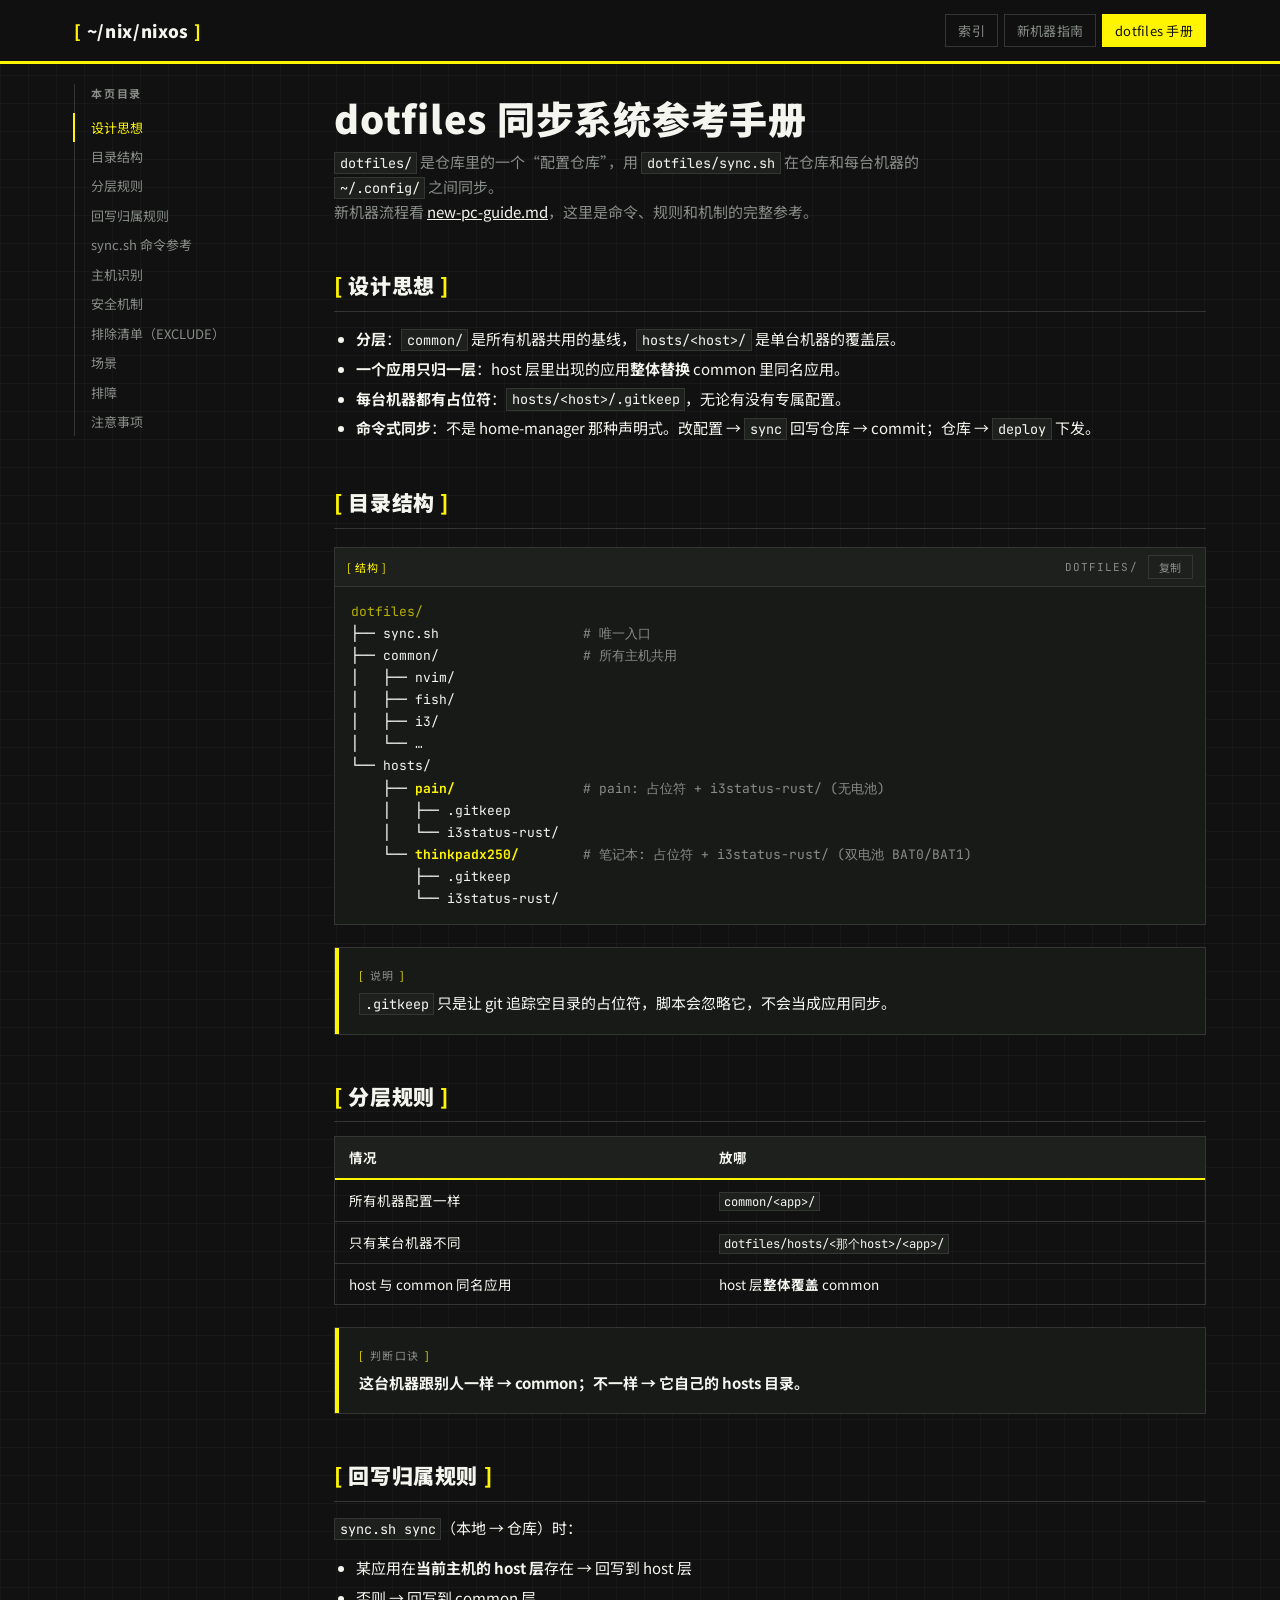
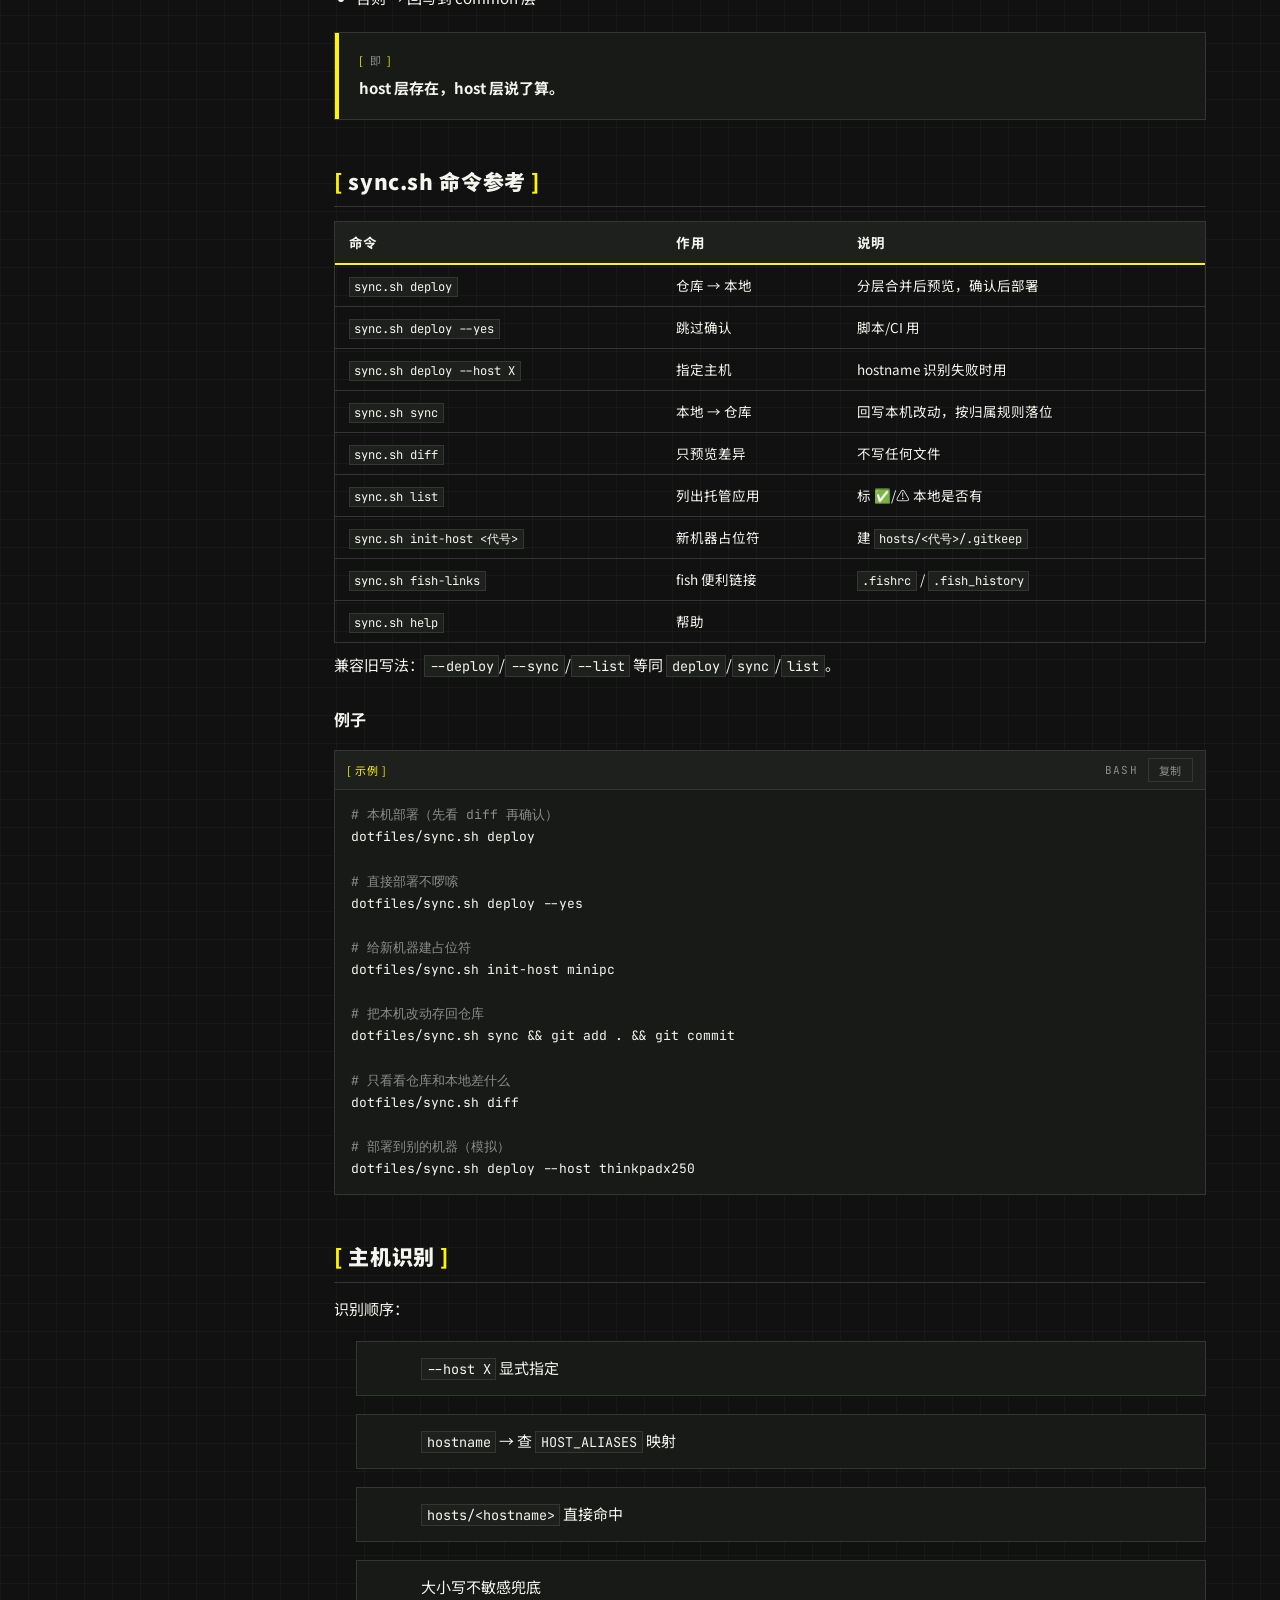
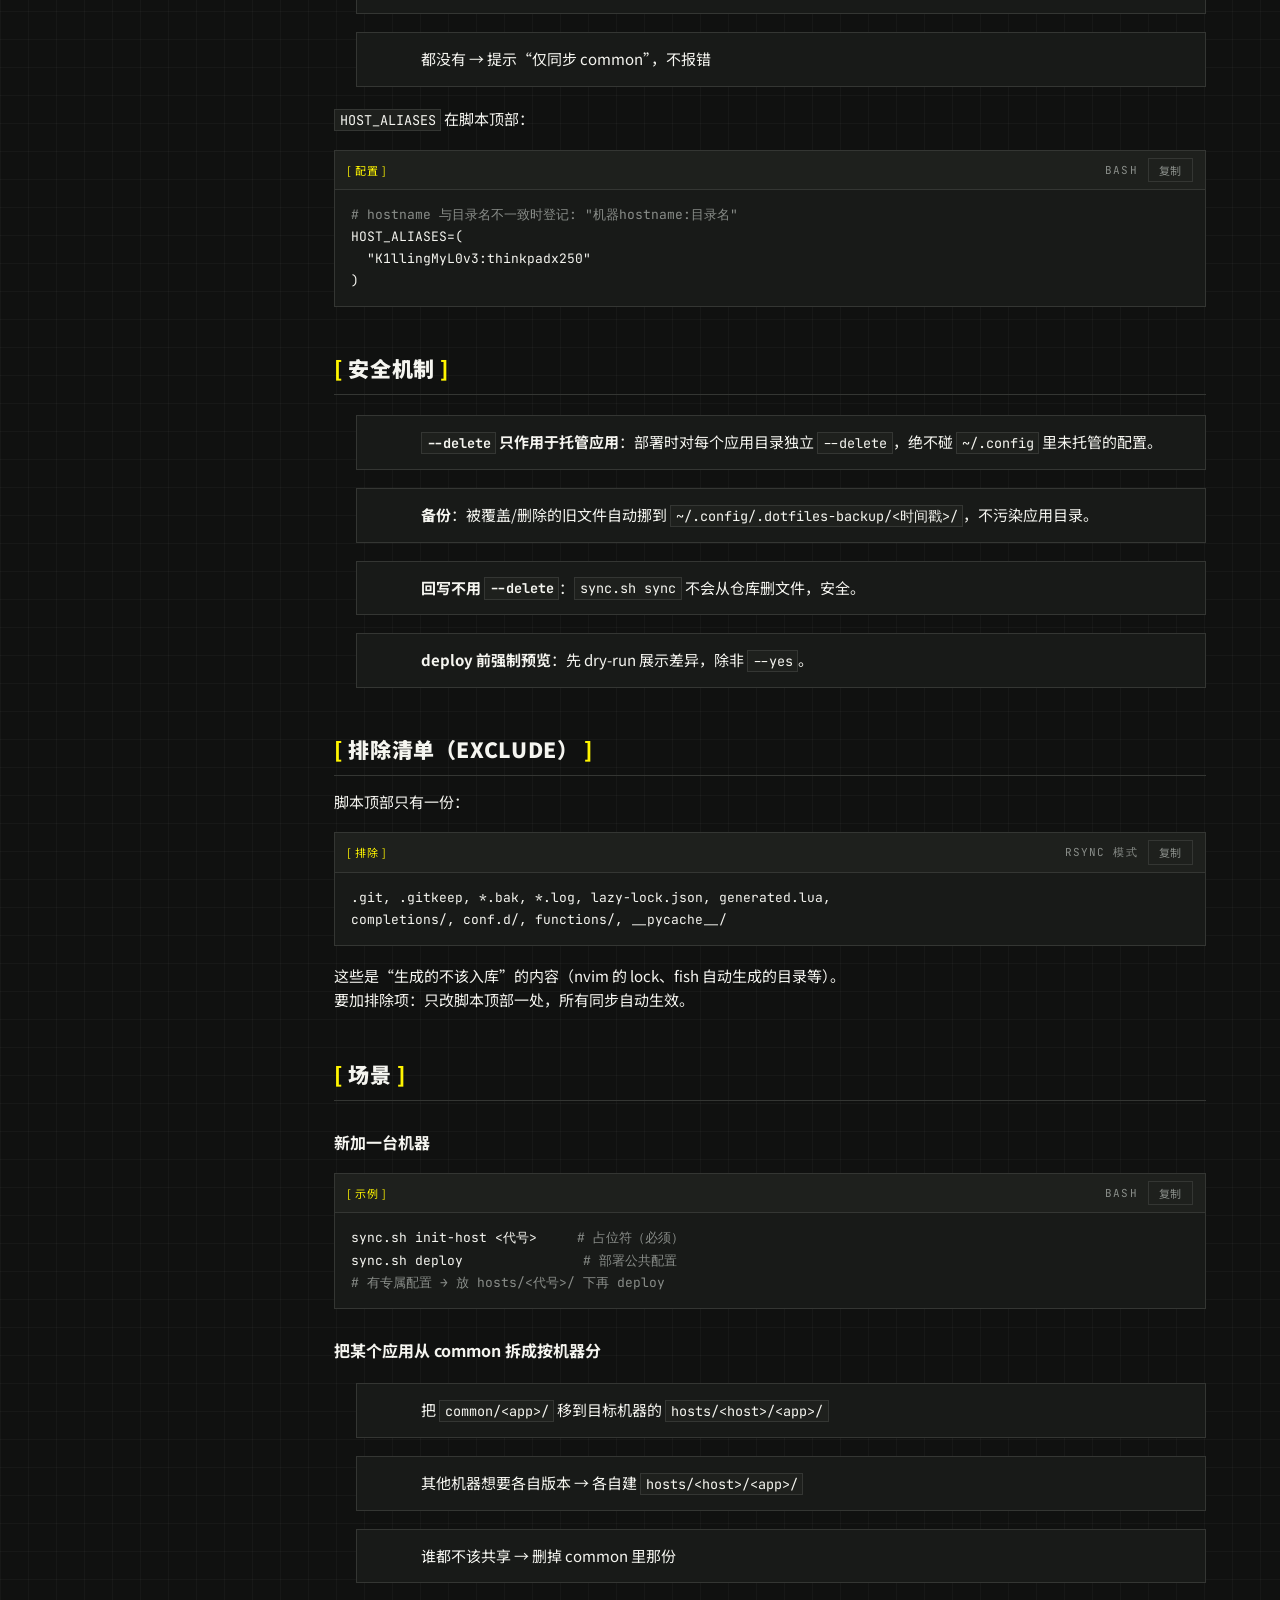
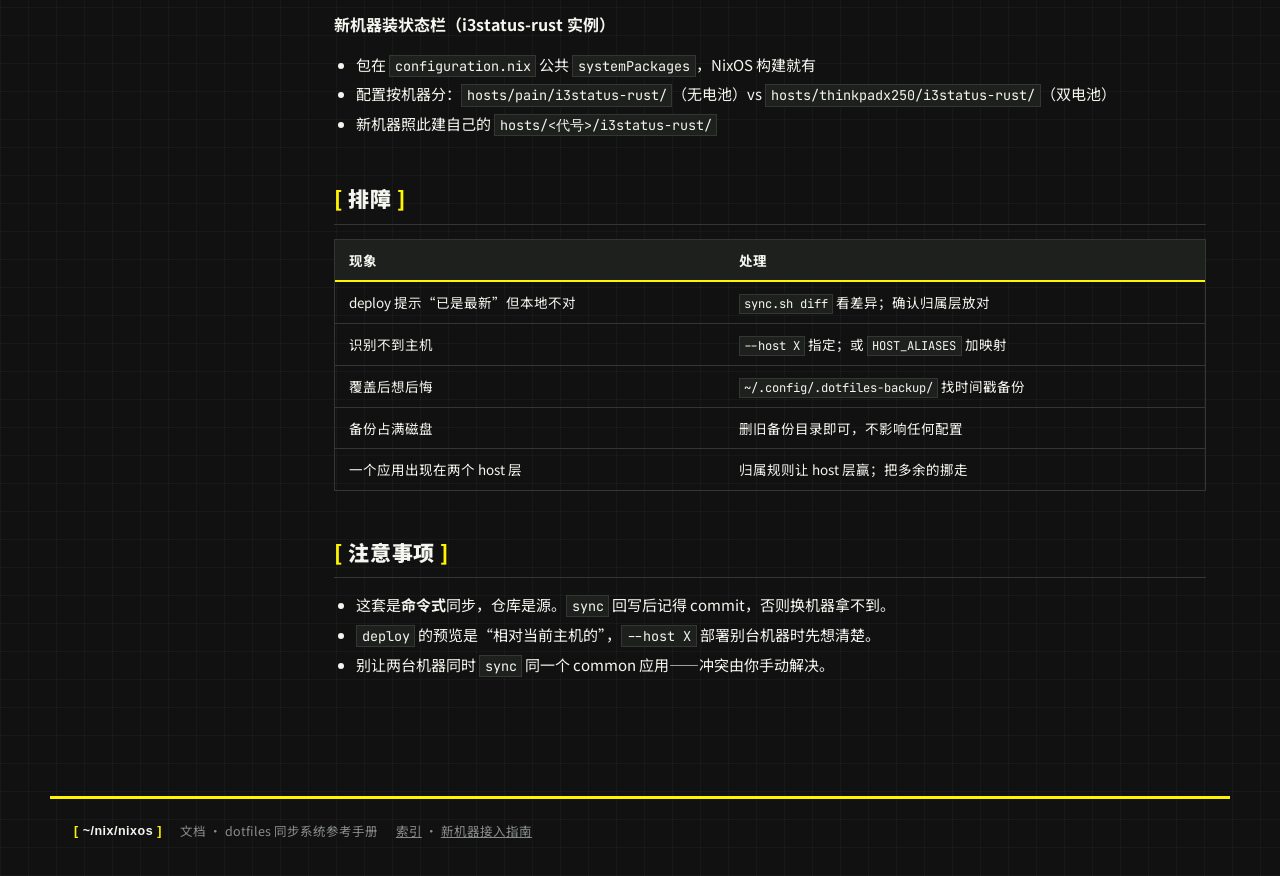
==== commit 0fd971dd: "docs(pages): 翻新为 endfield 主题 移植 MindCache dashboard endfield 设计语言: - token: 荧光黄 #fff500 / 近黑 #101110" ====
--- a/docs/pages/dotfiles-guide.html
+++ b/docs/pages/dotfiles-guide.html
@@ -5,9 +5,6 @@
 <meta name="viewport" content="width=device-width, initial-scale=1.0">
 <title>dotfiles 同步系统参考手册 · ~/nix/nixos</title>
 <meta name="description" content="dotfiles 同步系统完整参考：分层规则、sync.sh 全部命令、安全机制、排除清单、排障">
-<link rel="preconnect" href="https://fonts.googleapis.com">
-<link rel="preconnect" href="https://fonts.gstatic.com" crossorigin>
-<link href="https://fonts.googleapis.com/css2?family=Inter:wght@400;500;600;700;800&family=JetBrains+Mono:wght@400;500;600;700&family=Noto+Sans+SC:wght@400;500;600;700&display=swap" rel="stylesheet">
 <link rel="stylesheet" href="style.css">
 </head>
 <body>
--- a/docs/pages/style.css
+++ b/docs/pages/style.css
@@ -1,559 +1,349 @@
 /* ============================================================
-   ~/nix/nixos 文档站 — 深色主题
+   ~/nix/nixos 文档站 — endfield 主题
+   设计语言移植自 MindCache dashboard endfield theme：
+   荧光黄 #fff500 / 工业网格底纹 / 方括号 label / Arial Black 900
+   刻度尺 / 幽灵大字 / hover 反白 / 6px 细滚动条
    ============================================================ */
 
-@import url('https://fonts.googleapis.com/css2?family=Inter:wght@400;500;600;700;800&family=JetBrains+Mono:wght@400;500;600;700&family=Noto+Sans+SC:wght@400;500;600;700&display=swap');
+@import url('https://fonts.googleapis.com/css2?family=JetBrains+Mono:wght@400;500;700&family=Noto+Sans+SC:wght@400;500;700;900&display=swap');
 
 :root {
-  /* 底色 */
-  --paper:  #0B0F1A;
-  --surface:#111827;
-  --surface-raised:#1A2236;
-  --ink:    #E2E8F0;
-  --slate:  #94A3B8;
-  --muted:  #64748B;
-
-  /* 强调 */
-  --nix:    #818CF8;
-  --nix-deep:#A5B4FC;
-  --nix-dim:#6366F1;
-  --nix-tint: rgba(99,102,241,0.12);
-  --nix-glow: rgba(99,102,241,0.25);
-
-  /* 代码块 */
-  --code-bg: #0D1321;
-  --code-ink:#CBD5E1;
-  --code-border: #1E293B;
-
-  /* 边线 */
-  --line:   #1E293B;
-  --line-soft: #162032;
-
-  /* 警告 */
-  --alert:  #F87171;
-  --alert-tint: rgba(248,113,113,0.08);
-  --alert-border: rgba(248,113,113,0.2);
-
-  /* 提示 */
-  --tip:    #34D399;
-  --tip-tint: rgba(52,211,153,0.08);
-
-  /* 字体 */
-  --display: 'Inter','Noto Sans SC','PingFang SC','Microsoft YaHei',system-ui,sans-serif;
-  --sans:    'Inter','Noto Sans SC','PingFang SC','Microsoft YaHei',system-ui,sans-serif;
-  --mono:    'JetBrains Mono','SF Mono','Cascadia Code',Consolas,monospace;
-
-  /* 圆角 */
-  --r-sm: 6px;
-  --r-md: 10px;
-  --r-lg: 14px;
-  --r-xl: 18px;
-
-  /* 阴影 — 深色主题用发光代替投影 */
-  --shadow-sm: 0 1px 3px rgba(0,0,0,0.3);
-  --shadow-md: 0 4px 12px rgba(0,0,0,0.35);
-  --shadow-lg: 0 8px 24px rgba(0,0,0,0.4);
-  --shadow-nix: 0 4px 16px rgba(99,102,241,0.15);
-}
-
-* { box-sizing: border-box; margin: 0; }
-
-html { scroll-behavior: smooth; }
+  /* endfield 暗色 token */
+  --paper:  #101110;
+  --panel:  #181a18;
+  --card:   #1e201d;
+  --ink:    #f5f5f0;
+  --muted:  #898d89;
+  --line:   #343633;
+  --accent: #fff500;
+  --accent-dim: #b8b200;
+  --shadow: rgba(0,0,0,.5);
+  --grid-line: rgba(245,245,240,.03);
+
+  color-scheme: dark;
+}
+
+* { box-sizing: border-box }
+
+html { scroll-behavior: smooth }
 
 body {
+  margin: 0;
   background: var(--paper);
   color: var(--ink);
-  font-family: var(--sans);
-  font-size: 16px;
-  line-height: 1.7;
-  -webkit-font-smoothing: antialiased;
-}
-
-/* ============================================================
-   顶栏
-   ============================================================ */
-
+  font-family: "HarmonyOS Sans SC", MiSans, "Noto Sans SC",
+    ui-monospace, "Cascadia Mono", "SF Mono", Consolas, Menlo, monospace;
+  font-size: 15px;
+  line-height: 1.65;
+  /* 工业网格底纹（endfield 暗色 signature） */
+  background-image:
+    repeating-linear-gradient(0deg,  var(--grid-line) 0, var(--grid-line) 1px, transparent 1px, transparent 28px),
+    repeating-linear-gradient(90deg, var(--grid-line) 0, var(--grid-line) 1px, transparent 1px, transparent 28px);
+}
+
+::selection { background: var(--accent); color: var(--paper) }
+:focus-visible { outline: 2px solid var(--accent); outline-offset: 2px }
+
+* { scrollbar-width: thin; scrollbar-color: var(--line) transparent }
+::-webkit-scrollbar { width: 6px; height: 6px }
+::-webkit-scrollbar-thumb { background: var(--line) }
+::-webkit-scrollbar-track { background: transparent }
+
+a { color: var(--ink) }
+code {
+  font-family: "JetBrains Mono", ui-monospace, "Cascadia Mono", Consolas, monospace;
+  font-size: .9em;
+  background: var(--card);
+  border: 1px solid var(--line);
+  padding: .08em .35em;
+  border-radius: 0;
+}
+
+/* ---------- 顶栏：statusbar 式 3px 荧光收边 ---------- */
 .topbar {
-  position: sticky; top: 0; z-index: 20;
-  background: rgba(11,15,26,0.82);
-  backdrop-filter: blur(16px) saturate(180%);
-  -webkit-backdrop-filter: blur(16px) saturate(180%);
+  position: sticky; top: 0; z-index: 50;
+  background: rgba(16,17,16,.92);
+  backdrop-filter: blur(6px);
+  border-bottom: 3px solid var(--accent);
+}
+.topbar-inner {
+  max-width: 1180px; margin: 0 auto; padding: 14px 24px;
+  display: flex; align-items: center; justify-content: space-between; gap: 16px;
+}
+.wordmark {
+  font-family: "Arial Black", "Noto Sans SC", sans-serif;
+  font-weight: 900; font-size: 17px; letter-spacing: .04em;
+  color: var(--ink); text-decoration: none;
+}
+.wordmark::before { content: "["; color: var(--accent); margin-right: 5px }
+.wordmark::after  { content: "]"; color: var(--accent); margin-left: 5px }
+.topnav { display: flex; gap: 6px; flex-wrap: wrap }
+.topnav a {
+  text-decoration: none; font-size: 13px; letter-spacing: .02em;
+  color: var(--muted); border: 1px solid var(--line);
+  padding: 5px 12px; transition: all .12s;
+}
+.topnav a:hover, .topnav a[aria-current="page"] {
+  background: var(--accent); border-color: var(--accent); color: var(--paper);
+}
+
+/* ---------- hero ---------- */
+.hero {
+  max-width: 1180px; margin: 0 auto; padding: 56px 24px 28px;
+}
+.kicker {
+  margin: 0 0 10px; font-size: 12px; letter-spacing: .18em;
+  text-transform: uppercase; color: var(--muted);
+}
+.kicker::before { content: "["; color: var(--accent); margin-right: 5px }
+.kicker::after  { content: "]"; color: var(--accent); margin-left: 5px }
+.hero h1 {
+  font-family: "Arial Black", "Noto Sans SC", sans-serif;
+  font-weight: 900; font-size: clamp(30px, 5vw, 44px);
+  line-height: 1.1; letter-spacing: .02em; margin: 0 0 14px;
+}
+.lede { color: var(--muted); max-width: 640px; margin: 0 }
+.lede code { color: var(--ink) }
+
+/* ---------- 布局：侧栏 TOC + 正文 ---------- */
+.page {
+  max-width: 1180px; margin: 0 auto; padding: 8px 24px 64px;
+  display: grid; grid-template-columns: 220px minmax(0,1fr); gap: 40px;
+  align-items: start;
+}
+.doc { min-width: 0 }
+.toc {
+  position: sticky; top: 84px;
+  border-left: 1px solid var(--line);
+  padding-left: 16px; font-size: 13px;
+}
+.toc h4 {
+  margin: 0 0 10px; font-size: 11px; letter-spacing: .16em;
+  text-transform: uppercase; color: var(--muted);
+}
+.toc ol { list-style: none; margin: 0; padding: 0 }
+.toc li { margin: 0 }
+.toc a {
+  display: block; padding: 4px 0; color: var(--muted);
+  text-decoration: none; border-left: 2px solid transparent; margin-left: -18px; padding-left: 16px;
+}
+.toc a:hover { color: var(--ink) }
+.toc a.active { color: var(--accent); border-left-color: var(--accent) }
+.toc-mobile { display: none }
+
+/* ---------- 正文排版 ---------- */
+.doc h1 {
+  font-family: "Arial Black", "Noto Sans SC", sans-serif;
+  font-weight: 900; font-size: clamp(26px, 4vw, 38px);
+  line-height: 1.15; letter-spacing: .02em; margin: 24px 0 10px;
+}
+.doc h2 {
+  font-family: "Arial Black", "Noto Sans SC", sans-serif;
+  font-weight: 900; font-size: 21px; letter-spacing: .03em;
+  margin: 44px 0 14px; padding-bottom: 8px;
   border-bottom: 1px solid var(--line);
 }
-.topbar-inner {
-  max-width: 1100px; margin: 0 auto; padding: 0 28px;
-  height: 60px; display: flex; align-items: center; justify-content: space-between; gap: 16px;
-}
-.wordmark {
-  font-family: var(--mono); font-size: 15px; font-weight: 700;
-  color: var(--nix-deep); text-decoration: none; letter-spacing: -0.03em;
-  display: flex; align-items: center; gap: 10px;
-}
-.wordmark::before {
-  content: ""; display: inline-block; width: 10px; height: 10px;
-  border-radius: 3px; background: var(--nix-dim);
-  box-shadow: 0 0 10px rgba(99,102,241,0.5);
-}
-.topnav { display: flex; gap: 2px; }
-.topnav a {
-  font-family: var(--sans); font-size: 13.5px; font-weight: 500;
-  color: var(--muted); text-decoration: none;
-  padding: 7px 12px; border-radius: var(--r-sm);
-  transition: all .15s ease;
-}
-.topnav a:hover { color: var(--ink); background: var(--nix-tint); }
-.topnav a[aria-current="page"] {
-  color: var(--nix-deep); font-weight: 600;
-  background: var(--nix-tint);
-  box-shadow: inset 0 -2px 0 var(--nix);
-}
-
-/* ============================================================
-   页脚
-   ============================================================ */
-
-.footer {
-  max-width: 1100px; margin: 0 auto; padding: 48px 28px 60px;
-  color: var(--muted); font-size: 13px;
-  display: flex; flex-wrap: wrap; gap: 8px 28px; align-items: center;
-  border-top: 1px solid var(--line);
-}
-.footer .foot-path { font-family: var(--mono); color: var(--ink); font-weight: 500; }
-.footer a { color: var(--nix); text-decoration: none; }
-.footer a:hover { text-decoration: underline; color: var(--nix-deep); }
-
-/* ============================================================
-   页面骨架 (指南页: 侧栏 TOC + 正文)
-   ============================================================ */
-
-.page {
-  max-width: 1100px; margin: 0 auto; padding: 36px 28px 0;
-  display: grid; grid-template-columns: 220px minmax(0, 1fr); gap: 52px;
-  align-items: start;
-}
-.doc { min-width: 0; max-width: 46rem; }
-
-/* ---------- TOC ---------- */
-
-.toc {
-  position: sticky; top: 84px; max-height: calc(100vh - 100px);
-  overflow: auto; padding-right: 8px;
-}
-.toc::-webkit-scrollbar { width: 3px; }
-.toc::-webkit-scrollbar-thumb { background: var(--line); border-radius: 3px; }
-
-.toc h4 {
-  font-family: var(--sans); font-size: 11px; font-weight: 700;
-  letter-spacing: 0.08em; text-transform: uppercase;
-  color: var(--muted); margin: 0 0 12px;
-}
-.toc ol { list-style: none; margin: 0; padding: 0; }
-.toc li { margin: 0; }
-.toc a {
-  display: block; padding: 5px 0 5px 16px;
-  border-left: 2px solid var(--line);
-  font-size: 13px; color: var(--muted); text-decoration: none; line-height: 1.5;
-  transition: all .12s ease;
-}
-.toc a:hover { color: var(--ink); border-left-color: #334155; }
-.toc a.active {
-  border-left-color: var(--nix); color: var(--nix-deep); font-weight: 600;
-  background: linear-gradient(90deg, var(--nix-tint), transparent);
-}
-.toc .l2 a { padding-left: 28px; font-size: 12.5px; }
-
-/* 移动端目录 */
-
-.toc-mobile { display: none; }
-.toc-mobile summary {
-  cursor: pointer; font-size: 13px; color: var(--nix-deep); font-weight: 600;
-  padding: 12px 16px; background: var(--surface); border: 1px solid var(--line);
-  border-radius: var(--r-md); margin-bottom: 20px; user-select: none;
-}
-.toc-mobile[open] summary { border-bottom-left-radius: 0; border-bottom-right-radius: 0; }
-.toc-mobile ol { list-style: none; margin: 0; padding: 10px 16px;
-  background: var(--surface); border: 1px solid var(--line); border-top: 0;
-  border-radius: 0 0 var(--r-md) var(--r-md); }
-.toc-mobile a { display: block; padding: 4px 0; color: var(--muted); text-decoration: none; font-size: 13.5px; }
-.toc-mobile a:hover { color: var(--ink); }
-
-/* ============================================================
-   标题
-   ============================================================ */
-
-.doc h1 {
-  font-family: var(--display); font-size: 36px; line-height: 1.3;
-  margin: 8px 0 8px; letter-spacing: -0.02em; font-weight: 800;
-  background: linear-gradient(135deg, #E2E8F0 0%, var(--nix-deep) 100%);
-  -webkit-background-clip: text; -webkit-text-fill-color: transparent;
-  background-clip: text;
-}
-.doc .lede { font-size: 15.5px; color: var(--slate); margin: 0 0 32px; line-height: 1.8; }
-.doc .lede code {
-  font-family: var(--mono); font-size: 13px; color: var(--nix-deep);
-  background: var(--nix-tint); padding: 0.1em 0.4em; border-radius: 4px;
-}
-
-.doc h2 {
-  font-family: var(--display); font-size: 24px; line-height: 1.4; font-weight: 700;
-  margin: 56px 0 16px; padding-top: 12px;
-  border-top: 1px solid var(--line);
-  scroll-margin-top: 88px;
-  letter-spacing: -0.01em;
-}
-.doc h2 .stepnum {
-  display: inline-flex; align-items: center; justify-content: center;
-  min-width: 2em; height: 1.8em; margin-right: 10px;
-  background: var(--nix-dim); color: #fff; font-size: 14px; font-weight: 700;
-  border-radius: var(--r-sm);
-  vertical-align: middle;
-  box-shadow: var(--shadow-nix);
-}
-.doc h3 {
-  font-family: var(--display); font-size: 18px; line-height: 1.5; font-weight: 700;
-  margin: 36px 0 12px; scroll-margin-top: 88px;
-  color: #CBD5E1;
-}
-
-.doc p { margin: 0 0 16px; }
-
-/* ============================================================
-   列表
-   ============================================================ */
-
-.doc ul, .doc ol { margin: 0 0 16px; padding-left: 1.4em; }
-.doc li { margin: 7px 0; color: #CBD5E1; }
-.doc li::marker { color: var(--nix); }
-.doc ol.steps > li::marker { font-family: var(--mono); font-weight: 700; font-size: 0.95em; }
-
-.doc strong { font-weight: 700; color: var(--ink); }
-.doc code {
-  font-family: var(--mono); font-size: 0.85em;
-  background: var(--nix-tint); color: var(--nix-deep);
-  padding: 0.12em 0.45em; border-radius: 5px;
-  font-weight: 500;
-}
-.doc a { color: var(--nix); text-decoration-color: rgba(129,140,248,0.3); text-underline-offset: 3px; transition: all .15s; }
-.doc a:hover { color: var(--nix-deep); text-decoration-color: var(--nix-deep); }
-
-/* ============================================================
-   表格
-   ============================================================ */
-
-.table-wrap {
-  overflow-x: auto; margin: 0 0 24px;
-  border: 1px solid var(--line); border-radius: var(--r-lg);
-  background: var(--surface);
-}
-.doc table { border-collapse: collapse; width: 100%; font-size: 14px; min-width: 520px; }
-.doc thead th {
-  font-family: var(--sans); font-size: 11px; font-weight: 700;
-  letter-spacing: 0.06em; text-transform: uppercase;
-  text-align: left; color: var(--muted);
-  padding: 12px 16px; border-bottom: 1px solid var(--line);
-  background: var(--surface-raised);
-}
-.doc tbody td {
-  padding: 12px 16px; border-bottom: 1px solid var(--line-soft);
-  vertical-align: top; color: #CBD5E1;
-}
-.doc tbody tr:last-child td { border-bottom: 0; }
-.doc tbody tr { transition: background .12s ease; }
-.doc tbody tr:hover td { background: var(--nix-tint); }
-.doc td code, .doc th code { background: transparent; padding: 0; color: inherit; font-size: 0.92em; }
-.doc td code { color: var(--ink); font-weight: 500; }
-
-/* ============================================================
-   代码块
-   ============================================================ */
-
-.cmd {
-  margin: 0 0 24px; border-radius: var(--r-lg); overflow: hidden;
-  background: var(--code-bg);
-  border: 1px solid var(--code-border);
-}
+.doc h2::before { content: "[ "; color: var(--accent) }
+.doc h2::after  { content: " ]"; color: var(--accent) }
+.doc h3 { font-size: 16px; font-weight: 700; margin: 28px 0 8px; color: var(--ink) }
+.doc p { margin: 10px 0 }
+.doc ul, .doc ol { padding-left: 22px }
+.doc li { margin: 5px 0 }
+.doc strong { color: var(--ink) }
+.doc hr { border: 0; border-top: 1px solid var(--line); margin: 32px 0 }
+
+/* ---------- 步骤（new-pc-guide） ---------- */
+.steps { counter-reset: step; list-style: none; padding: 0; margin: 20px 0 }
+.steps > li {
+  position: relative; margin: 0 0 18px; padding: 14px 18px 14px 64px;
+  background: var(--panel); border: 1px solid var(--line);
+}
+.stepnum {
+  position: absolute; left: 14px; top: 12px;
+  font-family: "Arial Black", sans-serif; font-weight: 900; font-size: 26px;
+  color: var(--accent); line-height: 1;
+}
+
+/* ---------- index 卡片：panel + 刻度尺 + 幽灵大字 ---------- */
+.index-body { max-width: 1180px; margin: 0 auto; padding: 8px 24px 64px }
+.quick-ref {
+  font-size: 12px; letter-spacing: .18em; text-transform: uppercase;
+  color: var(--muted); margin: 36px 0 14px;
+}
+.quick-ref::before { content: "["; color: var(--accent); margin-right: 5px }
+.quick-ref::after  { content: "]"; color: var(--accent); margin-left: 5px }
+.cards { display: grid; grid-template-columns: repeat(auto-fit, minmax(280px,1fr)); gap: 14px }
+.card {
+  position: relative; overflow: hidden;
+  display: block; text-decoration: none;
+  background: var(--panel); border: 1px solid var(--line);
+  padding: 20px 20px 18px; transition: border-color .12s;
+}
+/* 左缘竖向刻度尺 */
+.card::before {
+  content: ""; position: absolute; left: 0; top: 0; bottom: 0; width: 5px;
+  background: repeating-linear-gradient(to bottom, var(--line) 0, var(--line) 1px, transparent 1px, transparent 10px);
+  opacity: .75; pointer-events: none;
+}
+/* 底边裁切幽灵大字 */
+.card::after {
+  content: attr(data-word); position: absolute; right: 12px; bottom: -.36em;
+  font-family: "Arial Black", Arial, sans-serif; font-weight: 900; font-size: 46px;
+  line-height: 1; letter-spacing: .04em; color: var(--ink); opacity: .055;
+  pointer-events: none; white-space: nowrap;
+}
+.card:hover { border-color: var(--accent) }
+.card:hover h2 { color: var(--accent) }
+.card-tag {
+  display: block; font-size: 11px; letter-spacing: .14em; text-transform: uppercase;
+  color: var(--muted); margin-bottom: 8px;
+}
+.card h2 {
+  font-family: "Arial Black", "Noto Sans SC", sans-serif; font-weight: 900;
+  font-size: 18px; margin: 0 0 8px; letter-spacing: .02em; transition: color .12s;
+}
+.card p { margin: 0 0 12px; color: var(--muted); font-size: 13.5px }
+.card-go {
+  display: inline-block; font-size: 12px; letter-spacing: .08em;
+  color: var(--accent); border: 1px solid var(--accent); padding: 4px 10px;
+}
+.card-go::after { content: " →" }
+
+/* ---------- 两层示意（index hero 下方） ---------- */
+.layers {
+  max-width: 1180px; margin: 28px auto 0; padding: 0 24px;
+  display: flex; align-items: stretch; gap: 18px;
+}
+.layers-col { display: flex; flex-direction: column; gap: 10px }
+.layer {
+  position: relative; overflow: hidden;
+  background: var(--panel); border: 1px solid var(--line); padding: 16px 18px;
+}
+.layer::before {
+  content: ""; position: absolute; left: 0; top: 0; bottom: 0; width: 5px;
+  background: repeating-linear-gradient(to bottom, var(--line) 0, var(--line) 1px, transparent 1px, transparent 10px);
+  opacity: .75;
+}
+.layer-name {
+  font-family: "Arial Black", "Noto Sans SC", sans-serif; font-weight: 900;
+  font-size: 15px; letter-spacing: .03em; margin-bottom: 4px;
+}
+.layer-desc { color: var(--muted); font-size: 13px }
+.dot { display: inline-block; width: 8px; height: 8px; background: var(--accent); margin-right: 8px }
+.sync-rail { text-align: center; align-self: center; color: var(--muted); font-size: 12px }
+.rail-label {
+  display: block; font-family: "JetBrains Mono", monospace; color: var(--accent);
+  letter-spacing: .1em; margin-bottom: 4px;
+}
+.rail-arrow { line-height: 1.9 }
+
+/* ---------- fleet chips ---------- */
+.fleet {
+  max-width: 1180px; margin: 22px auto 0; padding: 0 24px;
+  display: flex; align-items: center; gap: 10px; flex-wrap: wrap;
+}
+.fleet-label {
+  font-size: 11px; letter-spacing: .16em; text-transform: uppercase; color: var(--muted);
+}
+.fleet-label::before { content: "["; color: var(--accent); margin-right: 5px }
+.fleet-label::after  { content: "]"; color: var(--accent); margin-left: 5px }
+.chip {
+  display: inline-flex; align-items: baseline; gap: 8px;
+  border: 1px solid var(--line); background: var(--panel); padding: 5px 12px; font-size: 12.5px;
+}
+.chip-code { font-family: "JetBrains Mono", monospace; color: var(--accent) }
+.chip-note { color: var(--muted) }
+
+/* ---------- callout ---------- */
+.callout {
+  position: relative; margin: 22px 0; padding: 14px 18px 14px 24px;
+  background: var(--panel); border: 1px solid var(--line);
+}
+.callout::before {
+  content: ""; position: absolute; left: 0; top: 0; bottom: 0; width: 4px;
+  background: var(--accent);
+}
+.callout p { margin: 4px 0 }
+.ca-label {
+  font-size: 11px; letter-spacing: .14em; text-transform: uppercase; color: var(--muted);
+}
+.ca-label::before { content: "["; color: var(--accent); margin-right: 5px }
+.ca-label::after  { content: "]"; color: var(--accent); margin-left: 5px }
+
+/* ---------- 表格 ---------- */
+.table-wrap { overflow-x: auto; border: 1px solid var(--line) }
+table { width: 100%; border-collapse: collapse; font-size: 13.5px }
+th, td { text-align: left; padding: 9px 14px; border-bottom: 1px solid var(--line) }
+th {
+  background: var(--card); font-weight: 700; letter-spacing: .03em;
+  border-bottom: 2px solid var(--accent);
+}
+tr:last-child td { border-bottom: 0 }
+
+/* ---------- 代码块 ---------- */
+.cmd { margin: 18px 0; border: 1px solid var(--line); background: var(--panel) }
 .cmd-bar {
   display: flex; align-items: center; gap: 10px;
-  padding: 10px 16px; border-bottom: 1px solid rgba(255,255,255,0.05);
-  font-family: var(--mono); font-size: 11px;
-  background: rgba(255,255,255,0.02);
-}
-.cmd-tag {
-  display: inline-flex; align-items: center; gap: 6px;
-  padding: 3px 10px; border-radius: 999px; font-weight: 600; letter-spacing: 0.05em;
-  color: #94A3B8; background: rgba(255,255,255,0.06);
-  border: 1px solid rgba(255,255,255,0.06);
-}
-.cmd-tag .glyph { color: var(--nix); font-size: 13px; }
-.cmd-tag.in .glyph { color: #A5B4FC; }
-.cmd-tag.out .glyph { color: #6EE7B7; }
-.cmd-tag.in  { border: 1px solid rgba(165,180,252,0.25); background: rgba(165,180,252,0.08); color: #C7D2FE; }
-.cmd-tag.out { border: 1px solid rgba(110,231,183,0.25); background: rgba(110,231,183,0.08); color: #A7F3D0; }
-.cmd-lang { color: rgba(148,163,184,0.5); letter-spacing: 0.06em; font-weight: 500; }
+  padding: 7px 12px; background: var(--card); border-bottom: 1px solid var(--line);
+  font-size: 11px; letter-spacing: .1em; text-transform: uppercase; color: var(--muted);
+}
+.cmd-tag { color: var(--accent) }
+.cmd-tag::before { content: "["; margin-right: 3px }
+.cmd-tag::after  { content: "]"; margin-left: 3px }
+.cmd-lang { margin-left: auto; font-family: "JetBrains Mono", monospace }
 .cmd-copy {
-  margin-left: auto; font-family: var(--mono); font-size: 11px; letter-spacing: 0.04em;
-  color: rgba(148,163,184,0.5); background: transparent;
-  border: 1px solid rgba(255,255,255,0.1); border-radius: var(--r-sm);
-  padding: 4px 12px; cursor: pointer;
-  transition: all .15s ease;
-}
-.cmd-copy:hover { color: #E2E8F0; border-color: rgba(255,255,255,0.25); background: rgba(255,255,255,0.05); }
-.cmd-copy.copied { color: #6EE7B7; border-color: rgba(110,231,183,0.3); }
-.cmd pre { margin: 0; padding: 16px 18px; overflow-x: auto; }
-.cmd pre::-webkit-scrollbar { height: 4px; }
-.cmd pre::-webkit-scrollbar-thumb { background: rgba(255,255,255,0.08); border-radius: 4px; }
-.cmd code {
-  font-family: var(--mono); font-size: 13.5px; line-height: 1.7;
-  color: var(--code-ink); background: transparent; padding: 0;
-}
-.cmd code .cm { color: rgba(148,163,184,0.35); font-style: italic; }
-.cmd code .hl { color: #FCD34D; }
-.cmd code .pt { color: #93C5FD; }
-
-/* ============================================================
-   提示框
-   ============================================================ */
-
-.callout {
-  background: var(--surface);
-  border: 1px solid var(--line);
-  border-left: 3px solid var(--nix-dim);
-  border-radius: 0 var(--r-lg) var(--r-lg) 0;
-  padding: 14px 18px; margin: 0 0 24px; font-size: 14.5px;
-}
-.callout > :last-child { margin-bottom: 0; }
-
-.callout .ca-label {
-  display: inline-flex; align-items: center; gap: 6px;
-  font-family: var(--sans); font-size: 11px; font-weight: 700;
-  letter-spacing: 0.06em; text-transform: uppercase;
-  color: var(--nix); margin-bottom: 6px;
-}
-.callout .ca-label::before {
-  content: ""; display: inline-block; width: 6px; height: 6px;
-  border-radius: 50%; background: var(--nix);
-  box-shadow: 0 0 6px var(--nix-glow);
-}
-
-.callout.alert {
-  border-left-color: var(--alert);
-  background: var(--alert-tint);
-  border-color: var(--alert-border);
-}
-.callout.alert .ca-label { color: var(--alert); }
-.callout.alert .ca-label::before { background: var(--alert); box-shadow: 0 0 6px rgba(248,113,113,0.3); }
-
-.callout p { margin: 0 0 8px; color: #CBD5E1; }
-.callout code { background: var(--nix-tint); }
-
-/* ============================================================
-   索引页 — Hero
-   ============================================================ */
-
-.hero {
-  padding: 52px 28px 12px; max-width: 1100px; margin: 0 auto;
-}
-.hero .kicker {
-  font-family: var(--mono); font-size: 12px; font-weight: 600;
-  letter-spacing: 0.12em; text-transform: uppercase;
-  color: var(--nix); margin: 0 0 14px;
-  display: inline-flex; align-items: center; gap: 8px;
-}
-.hero .kicker::before {
-  content: ""; display: inline-block; width: 20px; height: 2px;
-  background: var(--nix); border-radius: 1px;
-}
-.hero h1 {
-  font-family: var(--display); font-size: 44px; line-height: 1.25;
-  margin: 0 0 12px; font-weight: 800;
-  letter-spacing: -0.03em;
-  background: linear-gradient(135deg, #E2E8F0 0%, var(--nix-deep) 60%, #C4B5FD 100%);
-  -webkit-background-clip: text; -webkit-text-fill-color: transparent;
-  background-clip: text;
-}
-.hero .lede {
-  font-size: 16.5px; color: var(--slate); max-width: 42em; margin: 0;
-  line-height: 1.8;
-}
-
-/* ---------- 双层结构图 ---------- */
-
-.layers {
-  max-width: 1100px; margin: 36px auto 0; padding: 0 28px;
-  display: flex; gap: 20px; align-items: stretch;
-}
-.layers-col { display: flex; flex-direction: column; }
-.layer {
-  background: var(--surface); border: 1px solid var(--line); border-radius: var(--r-lg);
-  padding: 18px 22px; flex: 1;
-  transition: border-color .15s ease;
-}
-.layer:hover { border-color: #334155; }
-.layer .layer-name {
-  font-weight: 700; font-size: 16px; display: flex; align-items: center; gap: 10px;
-  letter-spacing: -0.005em;
-}
-.layer .layer-name .dot {
-  width: 10px; height: 10px; border-radius: 3px;
-}
-.layer .layer-desc { font-size: 13.5px; color: var(--muted); margin-top: 4px; font-family: var(--mono); }
-
-.layer-top { border-top: 3px solid var(--nix-dim); }
-.layer-top .dot { background: var(--nix); box-shadow: 0 0 8px rgba(129,140,248,0.4); }
-.layer-bot { border-top: 3px solid #475569; background: var(--code-bg); border-color: var(--code-border); }
-.layer-bot .dot { background: #64748B; }
-.layer-bot .layer-desc { color: rgba(148,163,184,0.5); }
-.layer-bot .layer-name { color: #CBD5E1; }
-
-.sync-rail {
-  display: flex; flex-direction: column; justify-content: center; align-items: center;
-  min-width: 100px; gap: 8px;
-}
-.sync-rail .rail-label {
-  font-family: var(--mono); font-size: 11px; font-weight: 700; letter-spacing: 0.08em;
-  color: var(--muted); white-space: nowrap;
-  padding: 4px 10px; background: var(--surface); border: 1px solid var(--line);
-  border-radius: 999px;
-}
-.sync-rail .rail-arrow {
-  color: var(--nix-deep); font-family: var(--sans); font-size: 13px;
-  line-height: 1.4; text-align: center; font-weight: 500;
-}
-
-/* ---------- 机器标签 ---------- */
-
-.fleet {
-  max-width: 1100px; margin: 16px auto 0; padding: 0 28px;
-  display: flex; gap: 12px; flex-wrap: wrap; align-items: center;
-}
-.fleet .fleet-label {
-  font-family: var(--sans); font-size: 11px; font-weight: 700;
-  letter-spacing: 0.06em; text-transform: uppercase; color: var(--muted);
-}
-.chip {
-  display: inline-flex; align-items: center; gap: 8px;
-  background: var(--surface); border: 1px solid var(--line); border-radius: 999px;
-  padding: 5px 14px 5px 6px; font-size: 13px;
-}
-.chip:hover { border-color: #334155; }
-.chip .chip-code {
-  font-family: var(--mono); font-size: 12px; font-weight: 700; color: var(--nix-deep);
-  background: var(--nix-tint); border-radius: 999px; padding: 3px 10px;
-}
-.chip .chip-note { color: var(--slate); font-size: 12.5px; }
-
-/* ---------- 索引主体 ---------- */
-
-.index-body { max-width: 1100px; margin: 0 auto; padding: 28px 28px 0; }
-
-.quick-ref {
-  margin: 38px 0 10px; font-family: var(--display); font-size: 22px; font-weight: 700;
-  letter-spacing: -0.01em;
-  display: flex; align-items: center; gap: 12px;
-}
-.quick-ref::before {
-  content: ""; display: inline-block; width: 16px; height: 3px;
-  background: linear-gradient(90deg, var(--nix-dim), #A78BFA);
-  border-radius: 2px;
-}
-
-/* ---------- 卡片 ---------- */
-
-.cards { display: grid; grid-template-columns: repeat(auto-fit, minmax(300px, 1fr)); gap: 18px; margin: 18px 0 0; }
-.card {
-  display: block; background: var(--surface); border: 1px solid var(--line);
-  border-radius: var(--r-xl);
-  padding: 26px 26px 24px; text-decoration: none; color: inherit;
-  position: relative; overflow: hidden;
-  transition: all .2s ease;
-}
-.card::before {
-  content: ""; position: absolute; top: 0; left: 0; right: 0; height: 2px;
-  background: linear-gradient(90deg, var(--nix-dim), #A78BFA);
-  opacity: 0; transition: opacity .2s ease;
-}
-.card:hover {
-  border-color: #334155;
-  box-shadow: 0 0 20px rgba(99,102,241,0.08);
-  transform: translateY(-2px);
-}
-.card:hover::before { opacity: 1; }
-.card .card-tag {
-  font-family: var(--sans); font-size: 11px; font-weight: 700;
-  letter-spacing: 0.08em; text-transform: uppercase; color: var(--nix);
-}
-.card h2 {
-  font-family: var(--display); font-size: 20px; margin: 10px 0 10px;
-  border: 0; padding: 0; color: var(--ink); font-weight: 700;
-  letter-spacing: -0.01em;
-}
-.card p { font-size: 14px; color: var(--slate); margin: 0; line-height: 1.7; }
-.card .card-go {
-  display: inline-flex; align-items: center; gap: 6px;
-  margin-top: 16px; font-size: 13.5px; color: var(--nix); font-weight: 600;
-}
-.card .card-go::after { content: "→"; transition: transform .15s ease; }
-.card:hover .card-go::after { transform: translateX(3px); }
-
-/* ============================================================
-   焦点
-   ============================================================ */
-
-a:focus-visible, summary:focus-visible, button:focus-visible, .cmd-copy:focus-visible {
-  outline: 2px solid var(--nix); outline-offset: 2px; border-radius: 4px;
-}
-
-.topnav a:active, .card:active, .cmd-copy:active { transform: translateY(1px); }
-
-/* ============================================================
-   响应式
-   ============================================================ */
-
-@media (max-width: 980px) {
-  .page { grid-template-columns: 1fr; gap: 0; padding-top: 24px; }
-  .toc { display: none; }
-  .toc-mobile { display: block; }
-  .layers { flex-direction: column; }
-  .sync-rail { flex-direction: row; min-width: 0; padding: 6px 0; }
-  .sync-rail .rail-arrow { display: flex; gap: 18px; }
-}
-
-@media (max-width: 560px) {
-  .hero { padding-top: 32px; }
-  .hero h1 { font-size: 34px; }
-  .topbar-inner { padding: 0 18px; height: 54px; }
-  .wordmark { font-size: 13.5px; }
-  .topnav { gap: 2px; }
-  .topnav a { font-size: 12.5px; padding: 12px 8px; min-height: 44px; display: inline-flex; align-items: center; }
-  .doc h1 { font-size: 28px; }
-  .doc h2 { font-size: 22px; }
-  .cards { grid-template-columns: 1fr; }
-  .chip .chip-note { display: none; }
-  .toc-mobile a { padding: 8px 0; }
-  .cmd-copy { padding: 8px 12px; }
-  .layers, .fleet, .hero, .index-body, .footer { padding-left: 18px; padding-right: 18px; }
-}
-
-/* ============================================================
-   动效
-   ============================================================ */
-
-@media (prefers-reduced-motion: no-preference) {
-  .hero h1, .hero .kicker, .hero .lede {
-    animation: fadeUp .5s cubic-bezier(0.16, 1, 0.3, 1) both;
+  font: inherit; letter-spacing: .06em; cursor: pointer;
+  background: transparent; color: var(--muted);
+  border: 1px solid var(--line); padding: 2px 10px;
+}
+.cmd-copy:hover, .cmd-copy.copied {
+  background: var(--accent); border-color: var(--accent); color: var(--paper);
+}
+.cmd pre {
+  margin: 0; padding: 14px 16px; overflow-x: auto;
+  font-family: "JetBrains Mono", ui-monospace, Consolas, monospace;
+  font-size: 13px; line-height: 1.7; color: var(--ink);
+}
+.cmd code { background: none; border: 0; padding: 0; font-size: inherit; color: inherit }
+.cm  { color: var(--muted) }        /* 注释 */
+.pt  { color: var(--accent-dim) }   /* 路径/树节点 */
+.hl { color: var(--accent); font-weight: 700 }
+.glyph { color: var(--muted) }
+.in  { color: var(--ink) }
+.out { color: var(--muted) }
+.l2  { padding-left: 1.6em }
+
+/* ---------- footer ---------- */
+.footer {
+  border-top: 3px solid var(--accent);
+  margin-top: 40px; padding: 22px 24px 34px;
+  max-width: 1180px; margin-left: auto; margin-right: auto;
+  display: flex; gap: 18px; flex-wrap: wrap;
+  font-size: 12.5px; color: var(--muted);
+}
+.footer a { color: var(--muted) }
+.footer a:hover { color: var(--accent) }
+.foot-path {
+  font-family: "Arial Black", sans-serif; font-weight: 900;
+  letter-spacing: .04em; color: var(--ink);
+}
+.foot-path::before { content: "["; color: var(--accent); margin-right: 4px }
+.foot-path::after  { content: "]"; color: var(--accent); margin-left: 4px }
+
+/* ---------- 响应式 ---------- */
+@media (max-width: 900px) {
+  .page { grid-template-columns: 1fr; gap: 0 }
+  .toc { display: none }
+  .toc-mobile {
+    display: block; margin: 12px 0 20px;
+    background: var(--panel); border: 1px solid var(--line); padding: 8px 14px;
   }
-  .hero .kicker { animation-delay: .05s; }
-  .hero h1 { animation-delay: .1s; }
-  .hero .lede { animation-delay: .15s; }
-  .layers { animation: fadeUp .5s cubic-bezier(0.16, 1, 0.3, 1) both; animation-delay: .2s; }
-
-  @keyframes fadeUp {
-    from { opacity: 0; transform: translateY(12px); }
-    to { opacity: 1; transform: none; }
+  .toc-mobile summary {
+    cursor: pointer; font-size: 12px; letter-spacing: .14em; text-transform: uppercase;
+    color: var(--muted);
   }
-}
-
-@media (prefers-reduced-motion: reduce) {
-  html { scroll-behavior: auto; }
-  .card, .layer, .chip, .callout, .topnav a { transition: none; }
-}
+  .toc-mobile a { display: block; padding: 5px 0; color: var(--muted); text-decoration: none }
+  .toc-mobile a.active { color: var(--accent) }
+  .layers { flex-direction: column }
+  .sync-rail { order: 3 }
+}
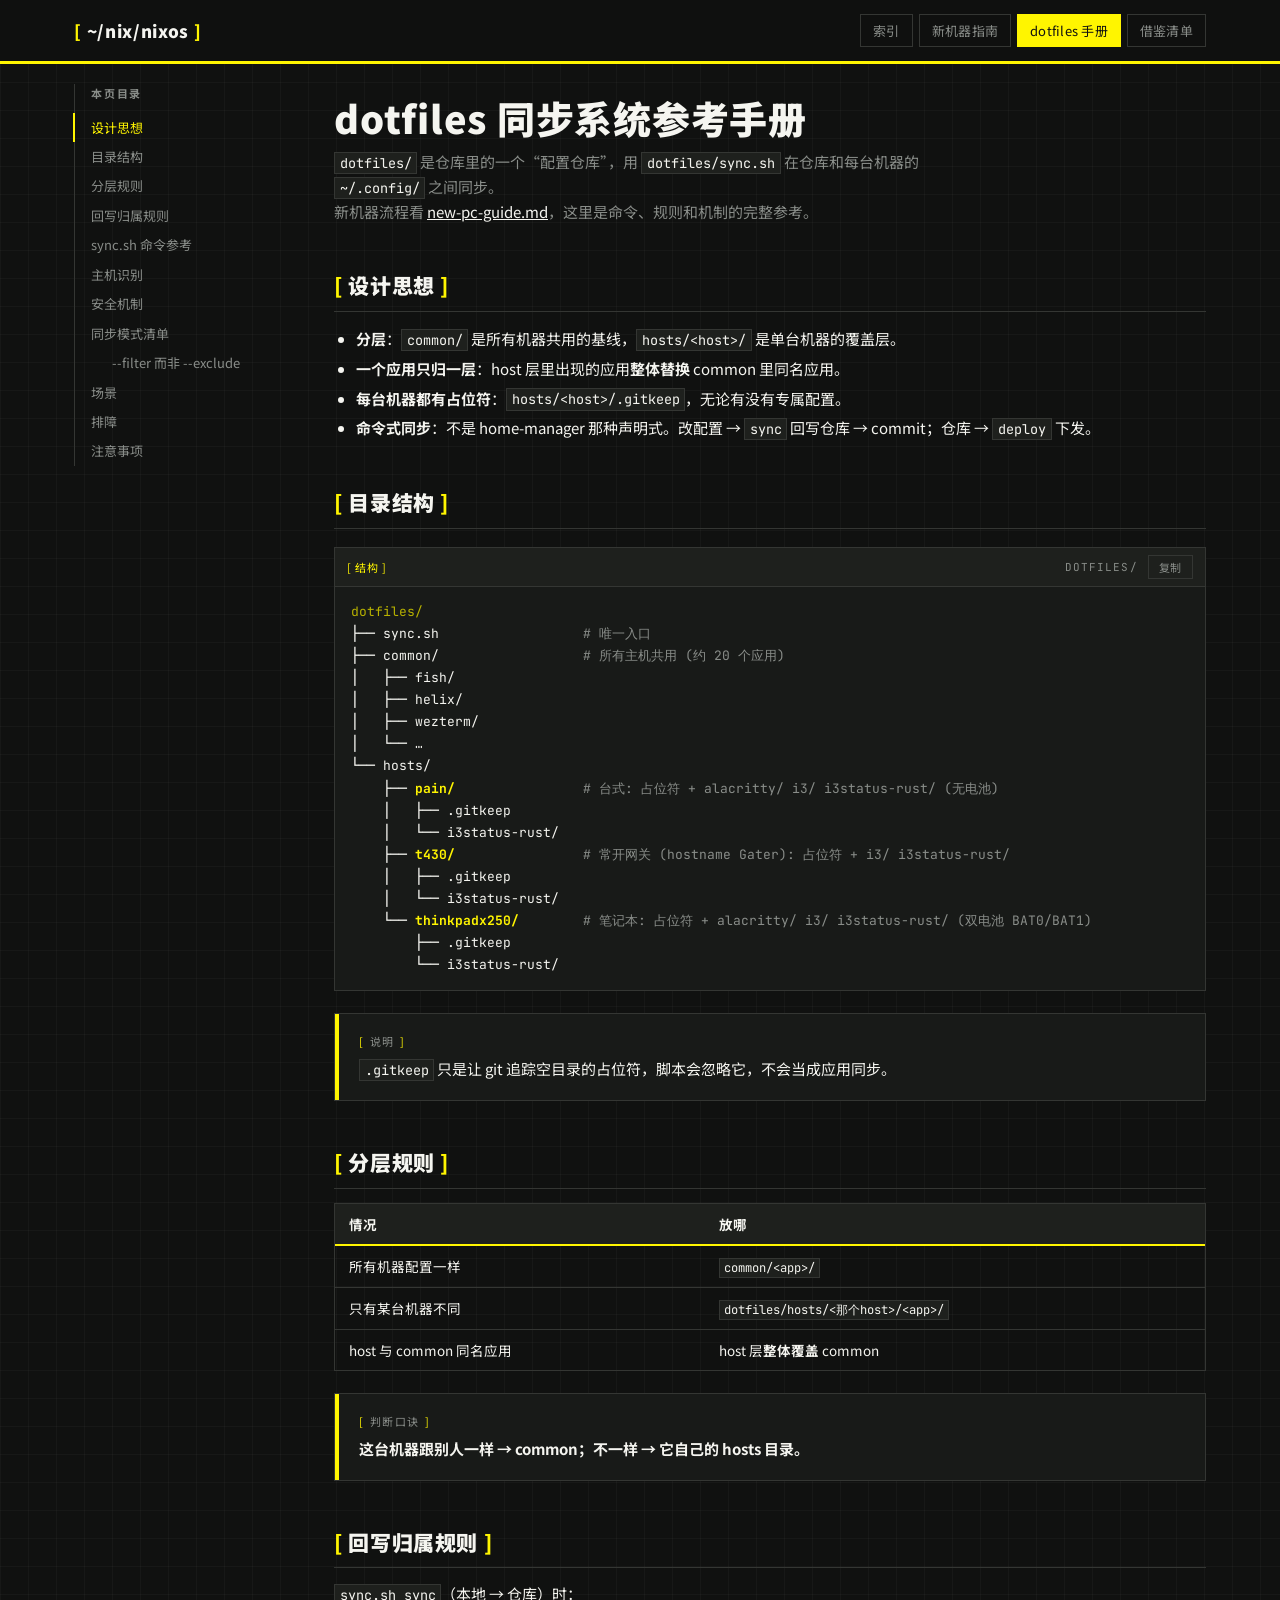
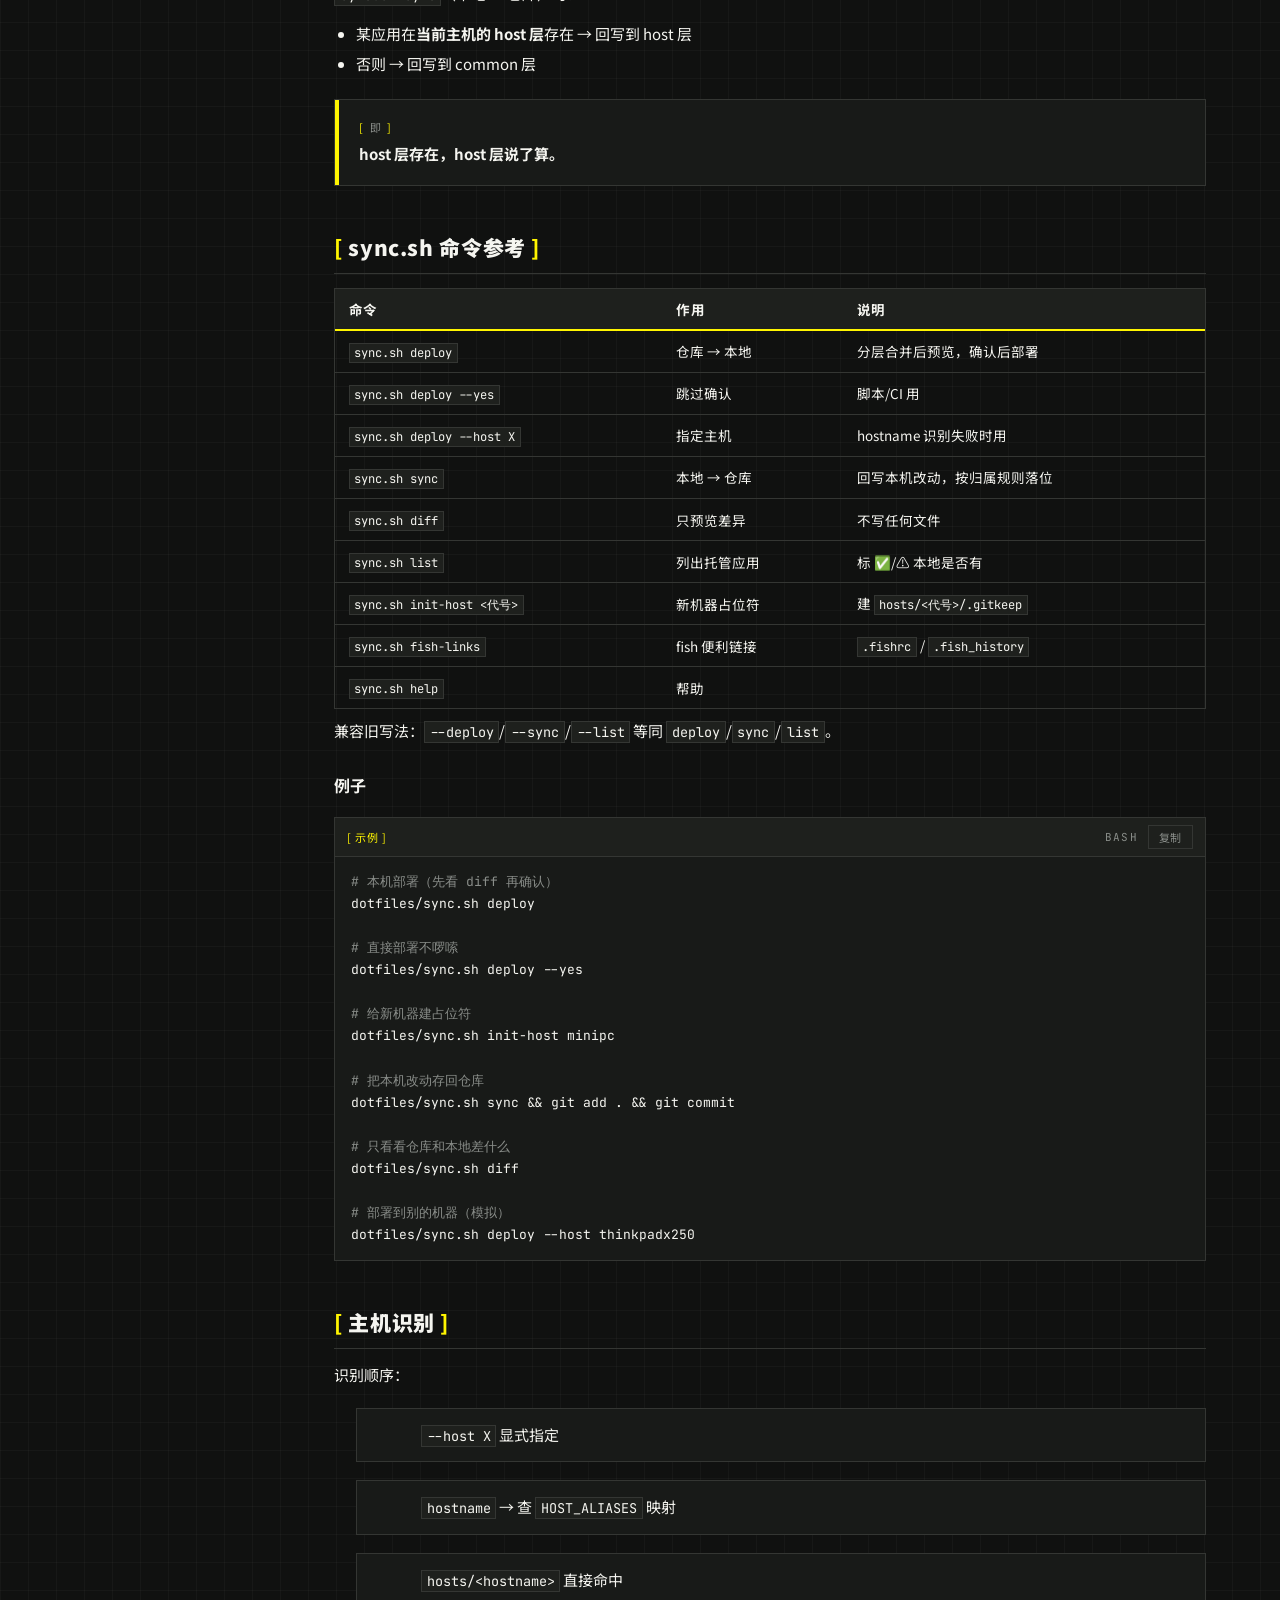
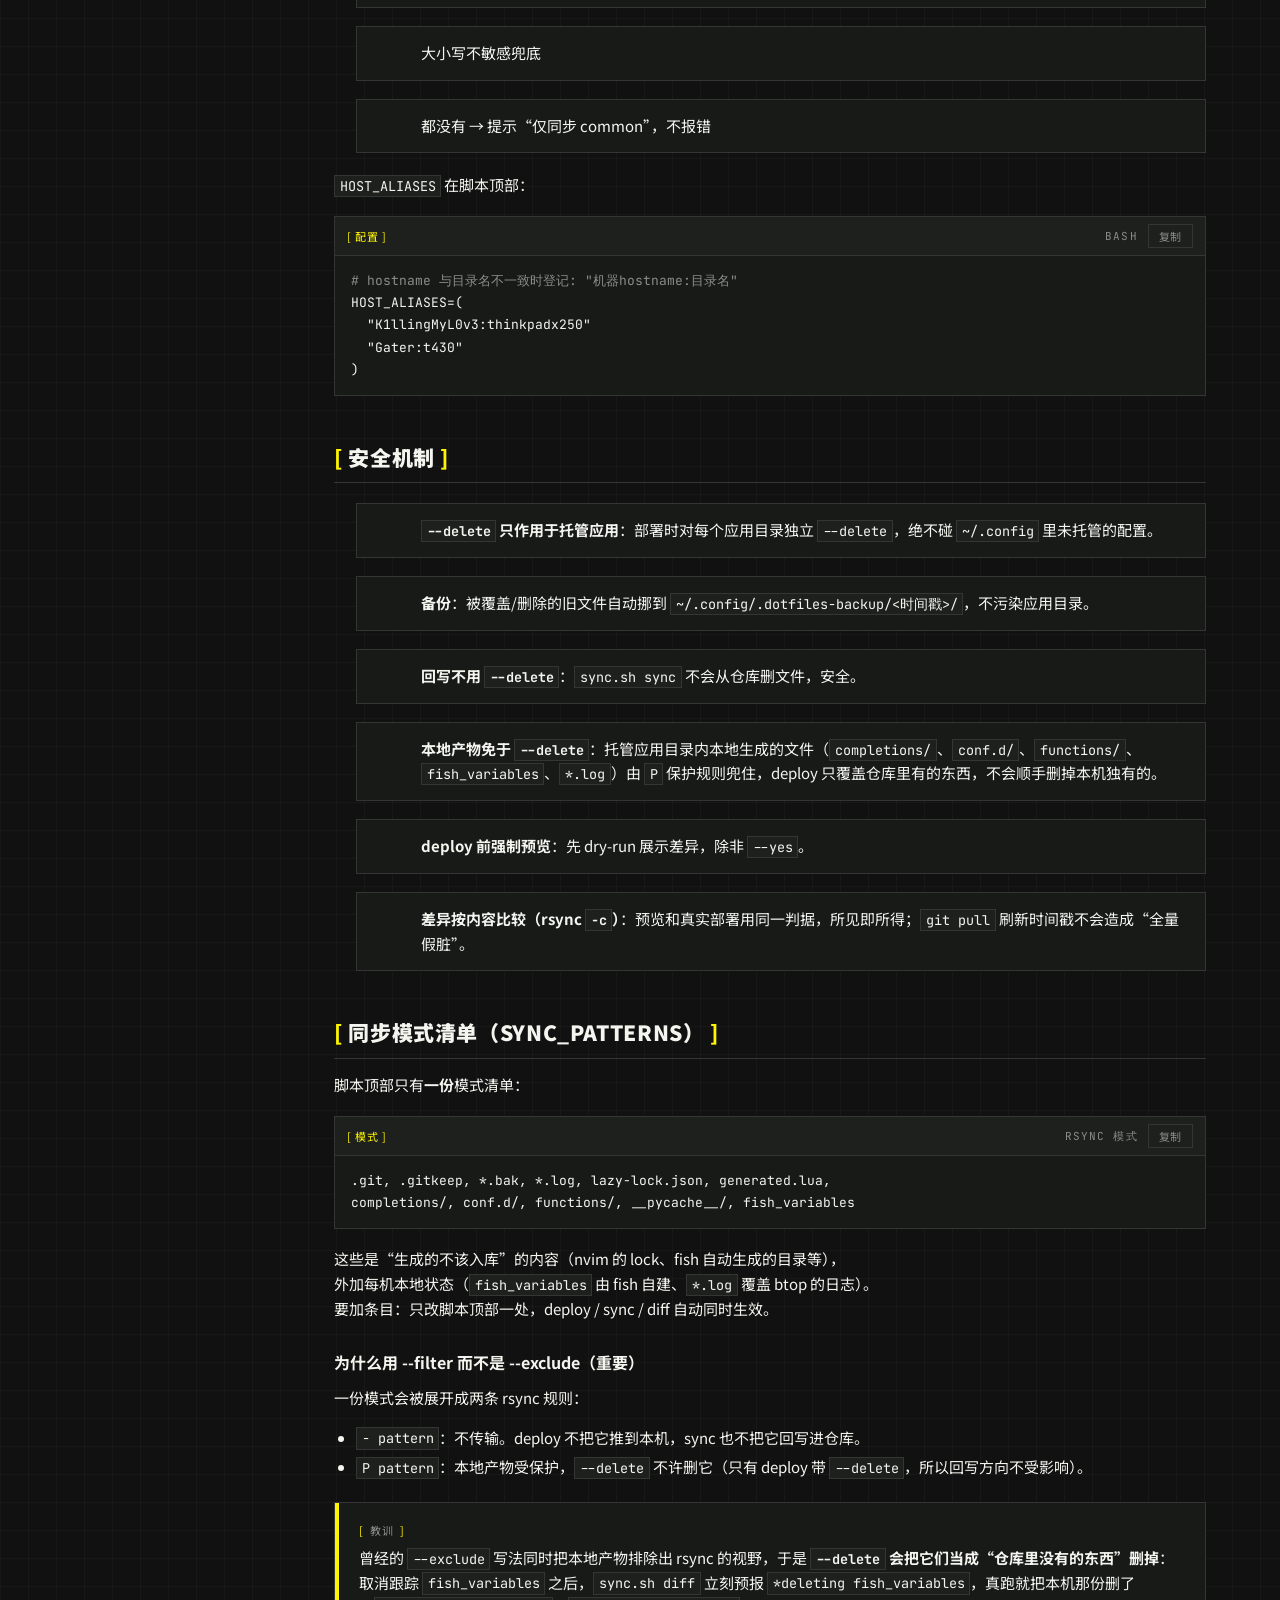
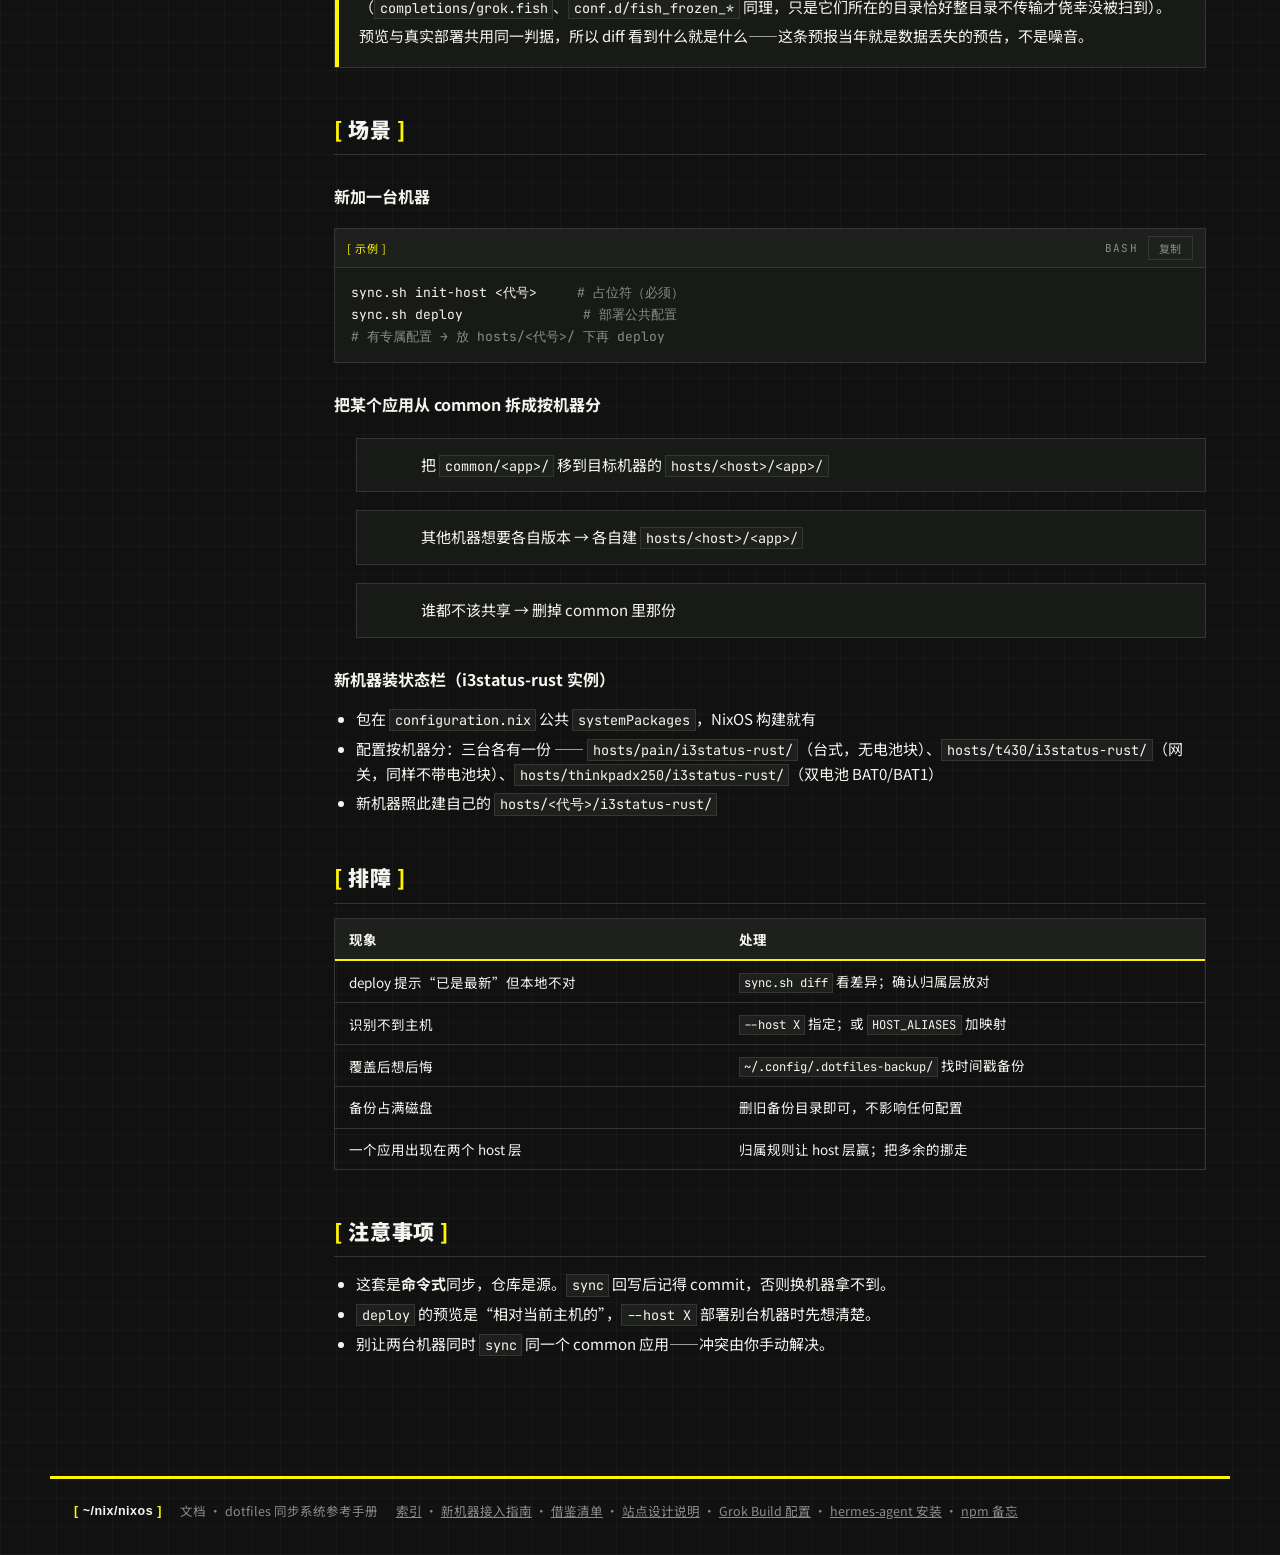
==== commit 05a98025: "update all pages" ====
--- a/docs/pages/dotfiles-guide.html
+++ b/docs/pages/dotfiles-guide.html
@@ -4,7 +4,7 @@
 <meta charset="UTF-8">
 <meta name="viewport" content="width=device-width, initial-scale=1.0">
 <title>dotfiles 同步系统参考手册 · ~/nix/nixos</title>
-<meta name="description" content="dotfiles 同步系统完整参考：分层规则、sync.sh 全部命令、安全机制、排除清单、排障">
+<meta name="description" content="dotfiles 同步系统完整参考：分层规则、sync.sh 全部命令、安全机制、同步模式清单、排障">
 <link rel="stylesheet" href="style.css">
 </head>
 <body>
@@ -16,6 +16,7 @@
       <a href="index.html">索引</a>
       <a href="new-pc-guide.html">新机器指南</a>
       <a href="dotfiles-guide.html" aria-current="page">dotfiles 手册</a>
+      <a href="ref-notes.html">借鉴清单</a>
     </nav>
   </div>
 </header>
@@ -31,7 +32,8 @@
       <li><a href="#d-cmds">sync.sh 命令参考</a></li>
       <li><a href="#d-host">主机识别</a></li>
       <li><a href="#d-safety">安全机制</a></li>
-      <li><a href="#d-exclude">排除清单（EXCLUDE）</a></li>
+      <li><a href="#d-patterns">同步模式清单</a></li>
+      <li class="l2"><a href="#d-filter">--filter 而非 --exclude</a></li>
       <li><a href="#d-scenes">场景</a></li>
       <li><a href="#d-trouble">排障</a></li>
       <li><a href="#d-notes">注意事项</a></li>
@@ -48,7 +50,8 @@
       <li><a href="#d-cmds">sync.sh 命令参考</a></li>
       <li><a href="#d-host">主机识别</a></li>
       <li><a href="#d-safety">安全机制</a></li>
-      <li><a href="#d-exclude">排除清单（EXCLUDE）</a></li>
+      <li><a href="#d-patterns">同步模式清单</a></li>
+      <li class="l2"><a href="#d-filter">--filter 而非 --exclude</a></li>
       <li><a href="#d-scenes">场景</a></li>
       <li><a href="#d-trouble">排障</a></li>
       <li><a href="#d-notes">注意事项</a></li>
@@ -73,16 +76,19 @@
       <div class="cmd-bar"><span class="cmd-tag">结构</span><span class="cmd-lang">dotfiles/</span><button class="cmd-copy" type="button">复制</button></div>
       <pre><code><span class="pt">dotfiles/</span>
 ├── sync.sh                  <span class="cm"># 唯一入口</span>
-├── common/                  <span class="cm"># 所有主机共用</span>
-│   ├── nvim/
+├── common/                  <span class="cm"># 所有主机共用 (约 20 个应用)</span>
 │   ├── fish/
-│   ├── i3/
+│   ├── helix/
+│   ├── wezterm/
 │   └── …
 └── hosts/
-    ├── <span class="hl">pain/</span>                <span class="cm"># pain: 占位符 + i3status-rust/ (无电池)</span>
+    ├── <span class="hl">pain/</span>                <span class="cm"># 台式: 占位符 + alacritty/ i3/ i3status-rust/ (无电池)</span>
     │   ├── .gitkeep
     │   └── i3status-rust/
-    └── <span class="hl">thinkpadx250/</span>        <span class="cm"># 笔记本: 占位符 + i3status-rust/ (双电池 BAT0/BAT1)</span>
+    ├── <span class="hl">t430/</span>                <span class="cm"># 常开网关 (hostname Gater): 占位符 + i3/ i3status-rust/</span>
+    │   ├── .gitkeep
+    │   └── i3status-rust/
+    └── <span class="hl">thinkpadx250/</span>        <span class="cm"># 笔记本: 占位符 + alacritty/ i3/ i3status-rust/ (双电池 BAT0/BAT1)</span>
         ├── .gitkeep
         └── i3status-rust/</code></pre>
     </div>
@@ -178,6 +184,7 @@
       <pre><code><span class="cm"># hostname 与目录名不一致时登记: "机器hostname:目录名"</span>
 HOST_ALIASES=(
   "K1llingMyL0v3:thinkpadx250"
+  "Gater:t430"
 )</code></pre>
     </div>
 
@@ -186,18 +193,33 @@
       <li><strong><code>--delete</code> 只作用于托管应用</strong>：部署时对每个应用目录独立 <code>--delete</code>，绝不碰 <code>~/.config</code> 里未托管的配置。</li>
       <li><strong>备份</strong>：被覆盖/删除的旧文件自动挪到 <code>~/.config/.dotfiles-backup/&lt;时间戳&gt;/</code>，不污染应用目录。</li>
       <li><strong>回写不用 <code>--delete</code></strong>：<code>sync.sh sync</code> 不会从仓库删文件，安全。</li>
+      <li><strong>本地产物免于 <code>--delete</code></strong>：托管应用目录内本地生成的文件（<code>completions/</code>、<code>conf.d/</code>、<code>functions/</code>、<code>fish_variables</code>、<code>*.log</code>）由 <code>P</code> 保护规则兜住，deploy 只覆盖仓库里有的东西，不会顺手删掉本机独有的。</li>
       <li><strong>deploy 前强制预览</strong>：先 dry-run 展示差异，除非 <code>--yes</code>。</li>
-    </ol>
-
-    <h2 id="d-exclude">排除清单（EXCLUDE）</h2>
-    <p>脚本顶部只有一份：</p>
-    <div class="cmd">
-      <div class="cmd-bar"><span class="cmd-tag">排除</span><span class="cmd-lang">rsync 模式</span><button class="cmd-copy" type="button">复制</button></div>
+      <li><strong>差异按内容比较（rsync <code>-c</code>）</strong>：预览和真实部署用同一判据，所见即所得；<code>git pull</code> 刷新时间戳不会造成“全量假脏”。</li>
+    </ol>
+
+    <h2 id="d-patterns">同步模式清单（SYNC_PATTERNS）</h2>
+    <p>脚本顶部只有<strong>一份</strong>模式清单：</p>
+    <div class="cmd">
+      <div class="cmd-bar"><span class="cmd-tag">模式</span><span class="cmd-lang">rsync 模式</span><button class="cmd-copy" type="button">复制</button></div>
       <pre><code>.git, .gitkeep, *.bak, *.log, lazy-lock.json, generated.lua,
-completions/, conf.d/, functions/, __pycache__/</code></pre>
-    </div>
-    <p>这些是“生成的不该入库”的内容（nvim 的 lock、fish 自动生成的目录等）。<br>
-    要加排除项：只改脚本顶部一处，所有同步自动生效。</p>
+completions/, conf.d/, functions/, __pycache__/, fish_variables</code></pre>
+    </div>
+    <p>这些是“生成的不该入库”的内容（nvim 的 lock、fish 自动生成的目录等），<br>
+    外加每机本地状态（<code>fish_variables</code> 由 fish 自建、<code>*.log</code> 覆盖 btop 的日志）。<br>
+    要加条目：只改脚本顶部一处，deploy / sync / diff 自动同时生效。</p>
+
+    <h3 id="d-filter">为什么用 --filter 而不是 --exclude（重要）</h3>
+    <p>一份模式会被展开成两条 rsync 规则：</p>
+    <ul>
+      <li><code>- pattern</code>：不传输。deploy 不把它推到本机，sync 也不把它回写进仓库。</li>
+      <li><code>P pattern</code>：本地产物受保护，<code>--delete</code> 不许删它（只有 deploy 带 <code>--delete</code>，所以回写方向不受影响）。</li>
+    </ul>
+    <div class="callout alert">
+      <span class="ca-label">教训</span>
+      <p>曾经的 <code>--exclude</code> 写法同时把本地产物排除出 rsync 的视野，于是 <strong><code>--delete</code> 会把它们当成“仓库里没有的东西”删掉</strong>：取消跟踪 <code>fish_variables</code> 之后，<code>sync.sh diff</code> 立刻预报 <code>*deleting fish_variables</code>，真跑就把本机那份删了（<code>completions/grok.fish</code>、<code>conf.d/fish_frozen_*</code> 同理，只是它们所在的目录恰好整目录不传输才侥幸没被扫到）。</p>
+      <p>预览与真实部署共用同一判据，所以 diff 看到什么就是什么——这条预报当年就是数据丢失的预告，不是噪音。</p>
+    </div>
 
     <h2 id="d-scenes">场景</h2>
 
@@ -219,7 +241,7 @@
     <h3>新机器装状态栏（i3status-rust 实例）</h3>
     <ul>
       <li>包在 <code>configuration.nix</code> 公共 <code>systemPackages</code>，NixOS 构建就有</li>
-      <li>配置按机器分：<code>hosts/pain/i3status-rust/</code>（无电池）vs <code>hosts/thinkpadx250/i3status-rust/</code>（双电池）</li>
+      <li>配置按机器分：三台各有一份 —— <code>hosts/pain/i3status-rust/</code>（台式，无电池块）、<code>hosts/t430/i3status-rust/</code>（网关，同样不带电池块）、<code>hosts/thinkpadx250/i3status-rust/</code>（双电池 BAT0/BAT1）</li>
       <li>新机器照此建自己的 <code>hosts/&lt;代号&gt;/i3status-rust/</code></li>
     </ul>
 
@@ -251,7 +273,7 @@
 <footer class="footer">
   <span class="foot-path">~/nix/nixos</span>
   <span>文档 · dotfiles 同步系统参考手册</span>
-  <span><a href="index.html">索引</a> · <a href="new-pc-guide.html">新机器接入指南</a></span>
+  <span><a href="index.html">索引</a> · <a href="new-pc-guide.html">新机器接入指南</a> · <a href="ref-notes.html">借鉴清单</a> · <a href="design-notes.html">站点设计说明</a> · <a href="grok-build-config.html">Grok Build 配置</a> · <a href="hermes-agent.html">hermes-agent 安装</a> · <a href="npm.html">npm 备忘</a></span>
 </footer>
 
 <script src="script.js"></script>
--- a/docs/pages/style.css
+++ b/docs/pages/style.css
@@ -162,6 +162,12 @@
   position: absolute; left: 14px; top: 12px;
   font-family: "Arial Black", sans-serif; font-weight: 900; font-size: 26px;
   color: var(--accent); line-height: 1;
+}
+/* h2 不是定位上下文：绝对定位的步骤号会落到文档原点、被吸顶栏盖住，
+   所以标题里的编号改成行内，跟标题文字一起排 */
+.doc h2 .stepnum {
+  position: static; display: inline-block;
+  font-size: 22px; margin-right: 10px;
 }
 
 /* ---------- index 卡片：panel + 刻度尺 + 幽灵大字 ---------- */
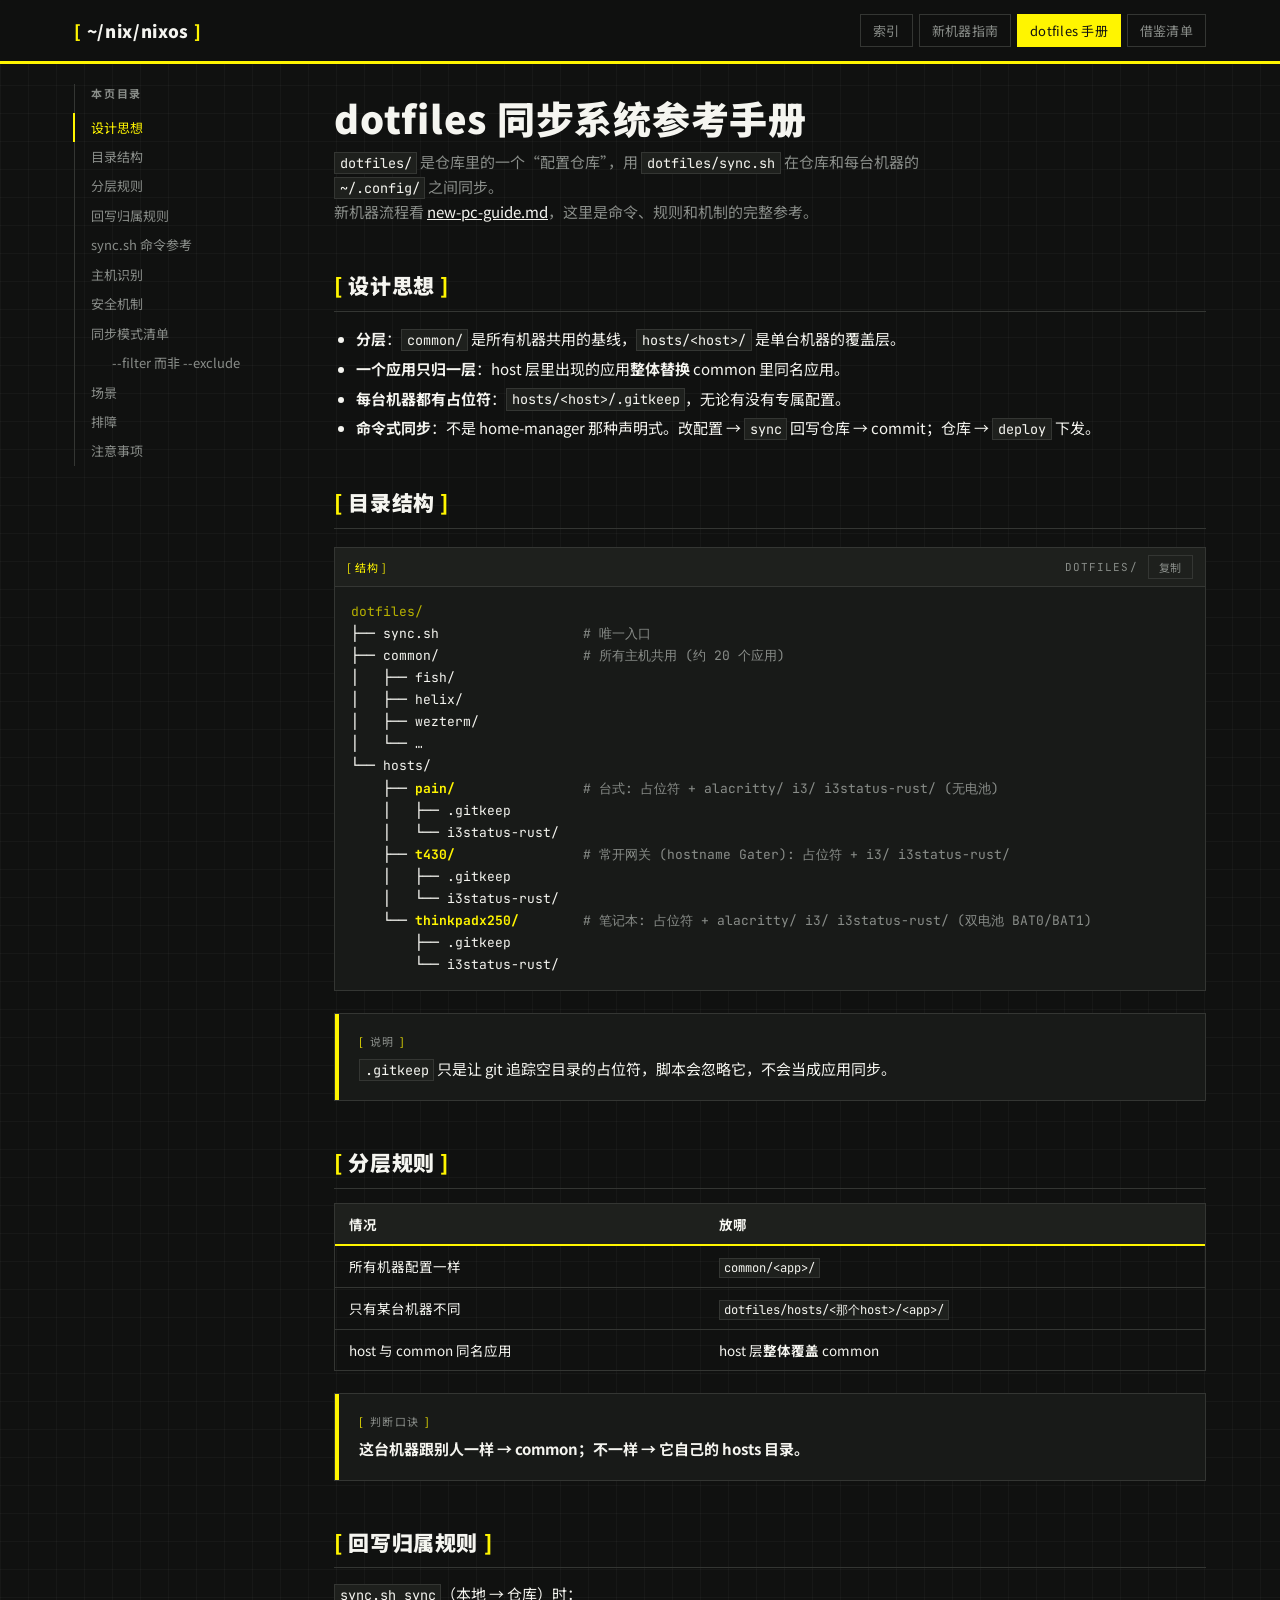
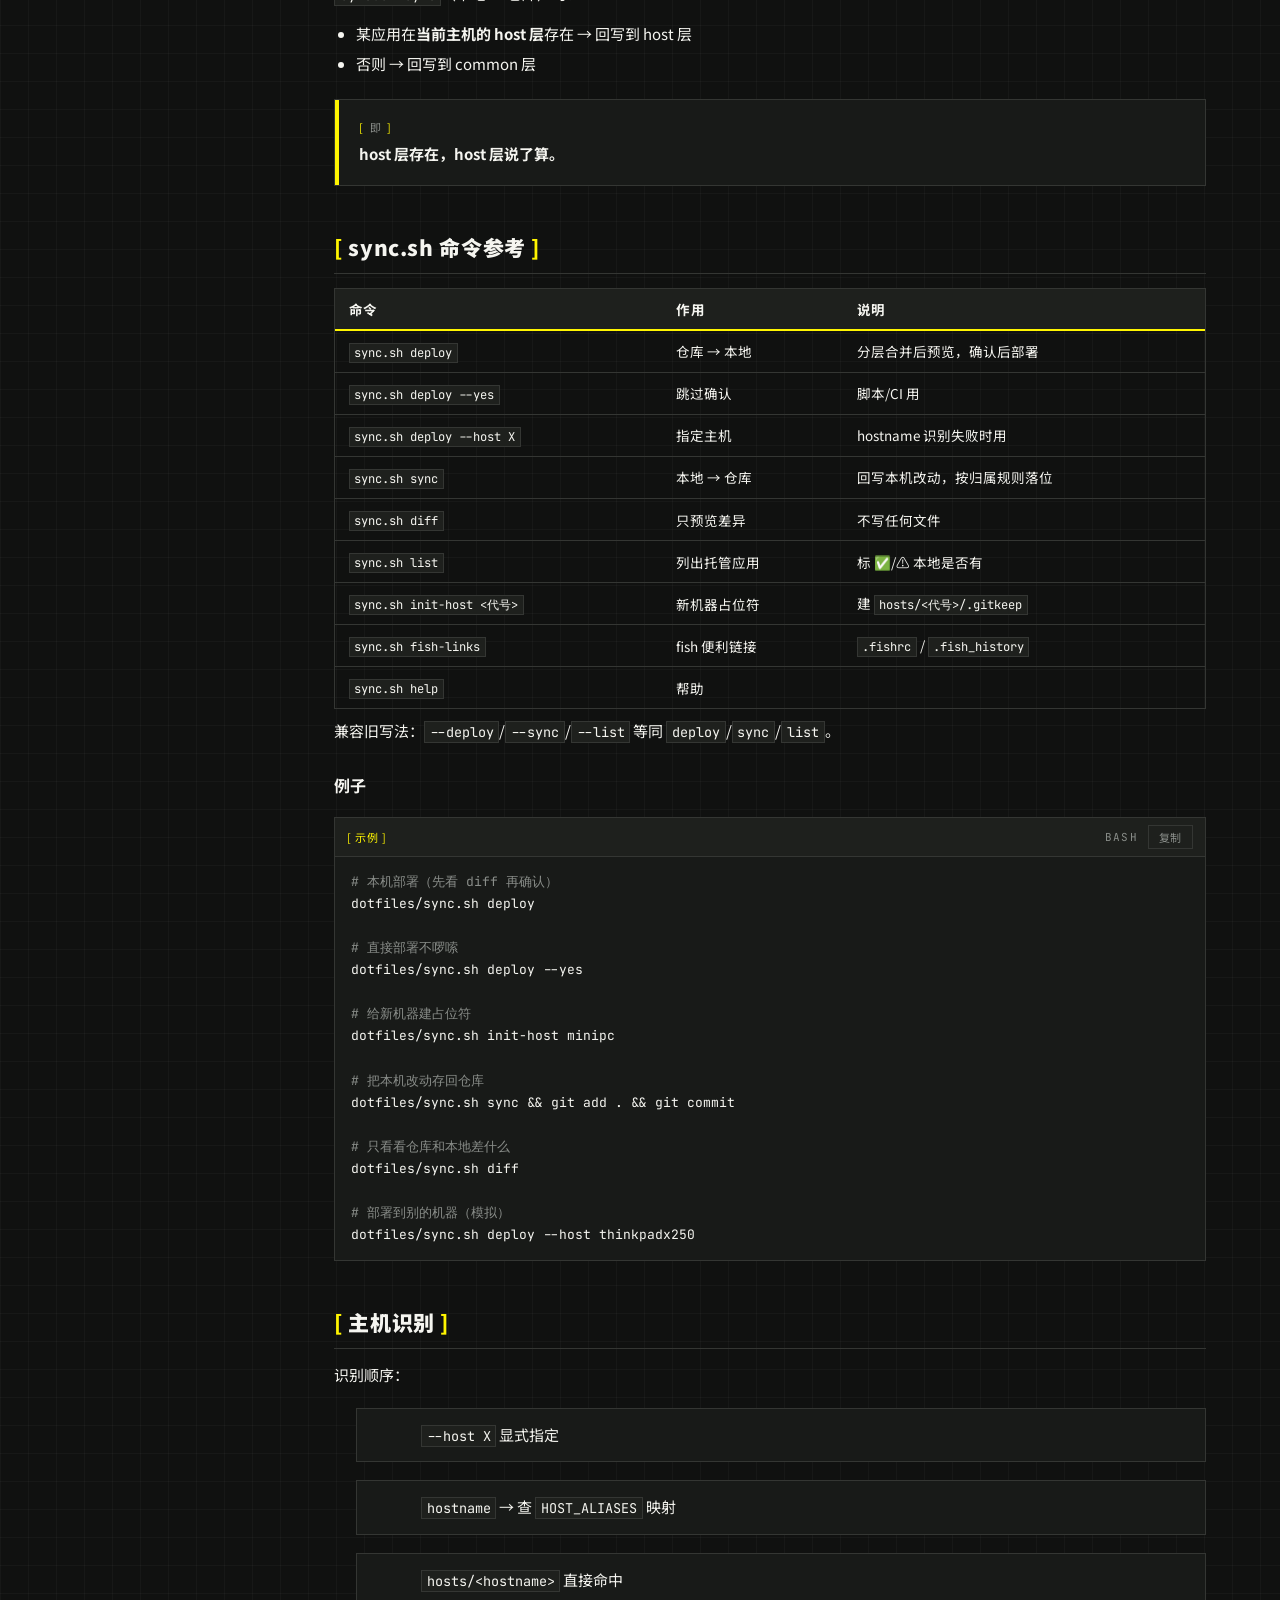
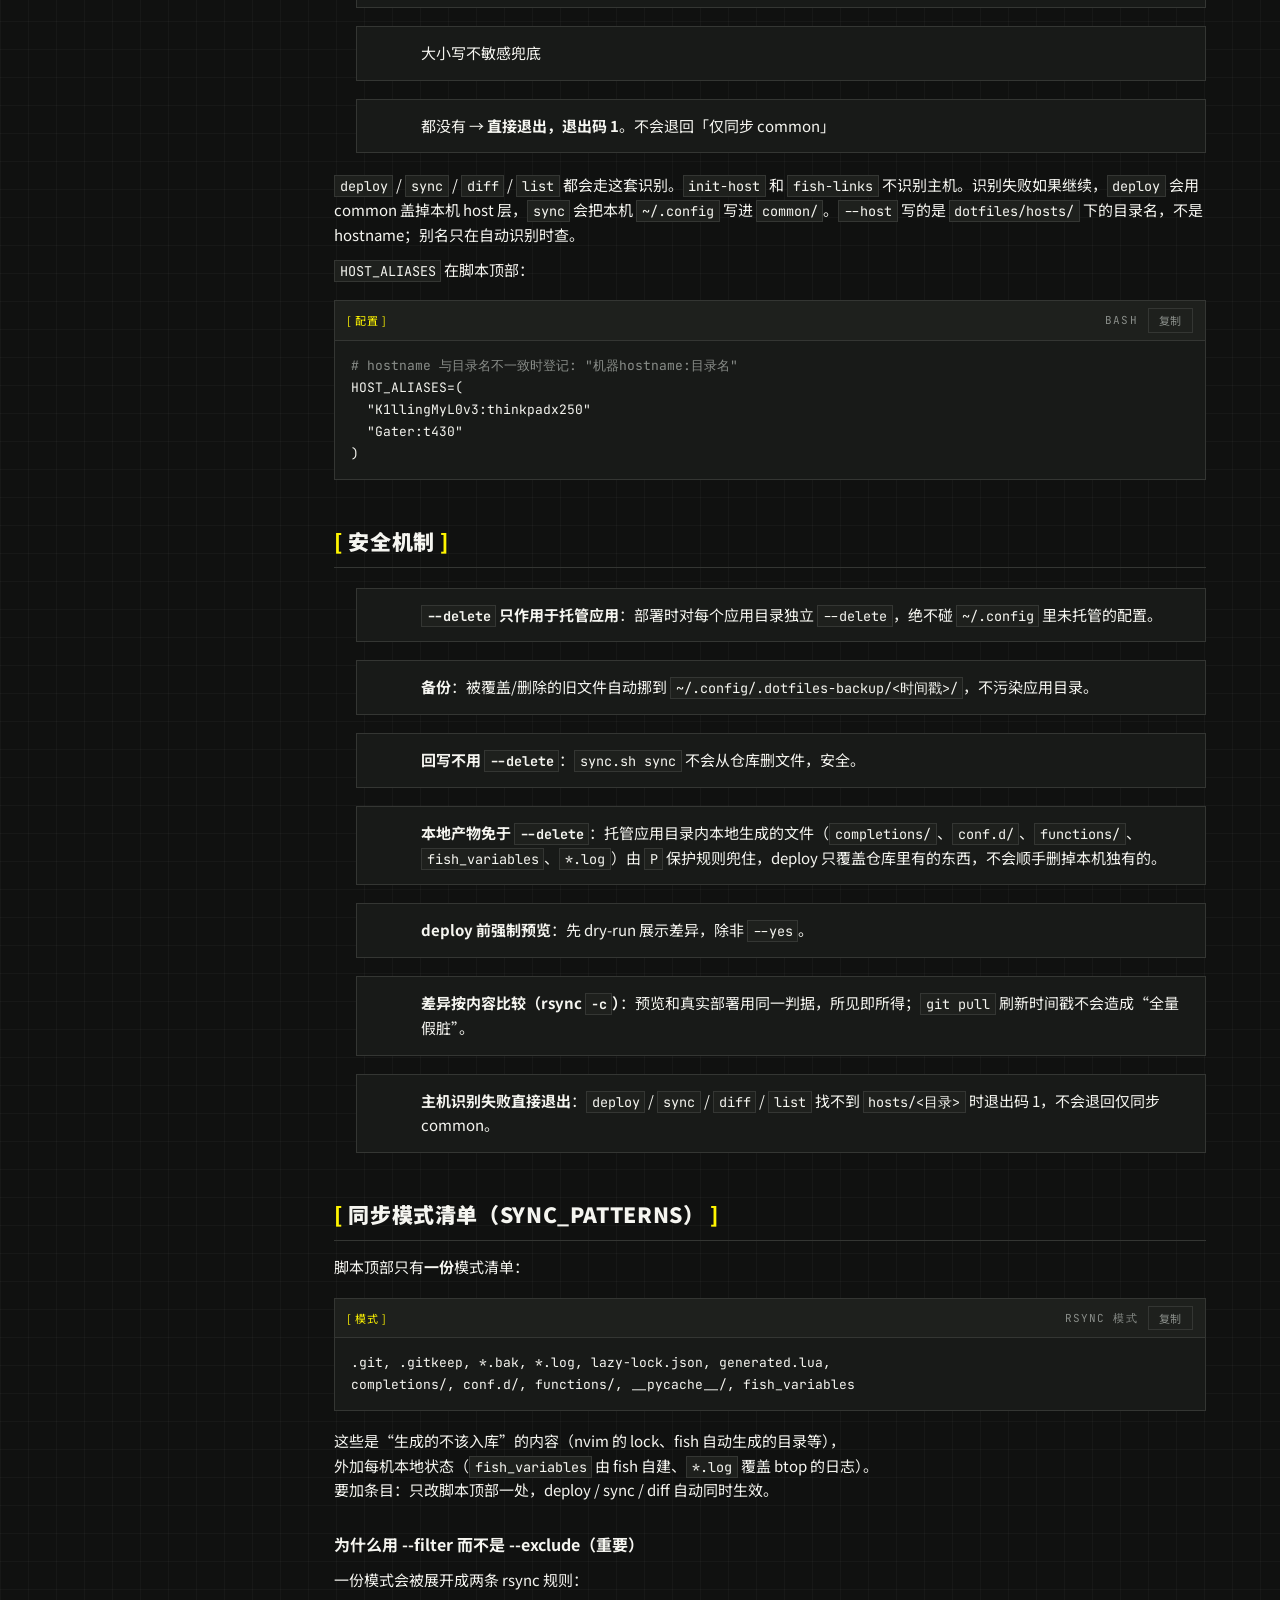
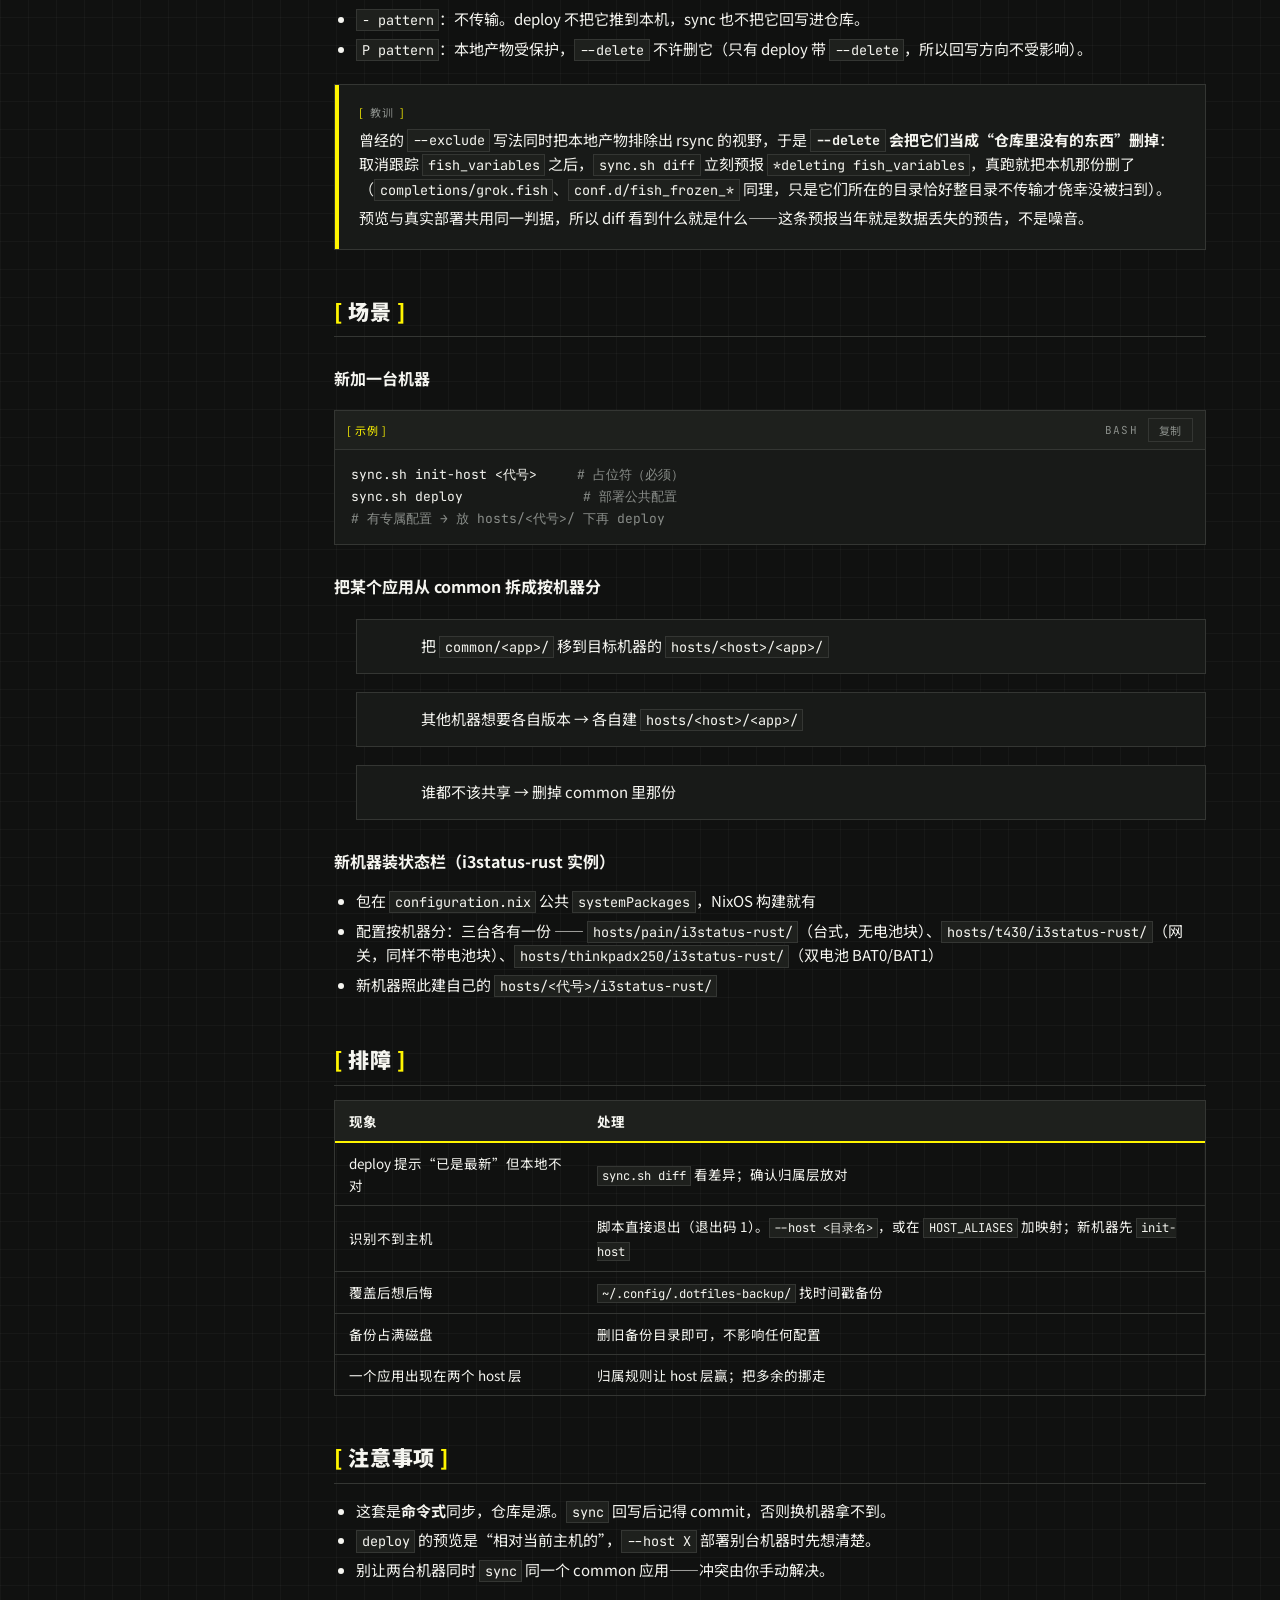
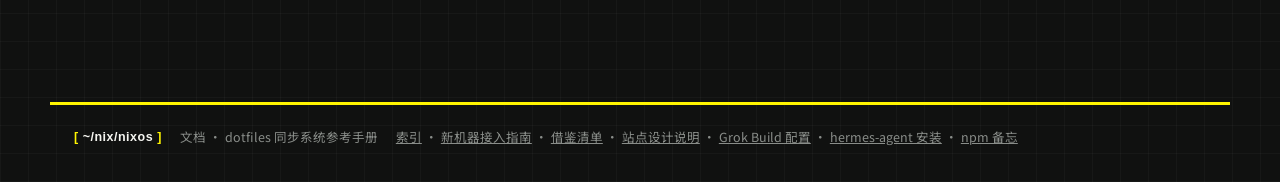
==== commit c0b547c3: "sync.sh: 主机识别失败直接退出，不再退回 common 现象：认不出 hostname 或 --host 目录时，deploy/sync/diff/list 只打一行提示， 然后按「仅 com" ====
--- a/docs/pages/dotfiles-guide.html
+++ b/docs/pages/dotfiles-guide.html
@@ -176,8 +176,9 @@
       <li><code>hostname</code> → 查 <code>HOST_ALIASES</code> 映射</li>
       <li><code>hosts/&lt;hostname&gt;</code> 直接命中</li>
       <li>大小写不敏感兜底</li>
-      <li>都没有 → 提示“仅同步 common”，不报错</li>
-    </ol>
+      <li>都没有 → <strong>直接退出，退出码 1</strong>。不会退回「仅同步 common」</li>
+    </ol>
+    <p><code>deploy</code> / <code>sync</code> / <code>diff</code> / <code>list</code> 都会走这套识别。<code>init-host</code> 和 <code>fish-links</code> 不识别主机。识别失败如果继续，<code>deploy</code> 会用 common 盖掉本机 host 层，<code>sync</code> 会把本机 <code>~/.config</code> 写进 <code>common/</code>。<code>--host</code> 写的是 <code>dotfiles/hosts/</code> 下的目录名，不是 hostname；别名只在自动识别时查。</p>
     <p><code>HOST_ALIASES</code> 在脚本顶部：</p>
     <div class="cmd">
       <div class="cmd-bar"><span class="cmd-tag">配置</span><span class="cmd-lang">bash</span><button class="cmd-copy" type="button">复制</button></div>
@@ -196,6 +197,7 @@
       <li><strong>本地产物免于 <code>--delete</code></strong>：托管应用目录内本地生成的文件（<code>completions/</code>、<code>conf.d/</code>、<code>functions/</code>、<code>fish_variables</code>、<code>*.log</code>）由 <code>P</code> 保护规则兜住，deploy 只覆盖仓库里有的东西，不会顺手删掉本机独有的。</li>
       <li><strong>deploy 前强制预览</strong>：先 dry-run 展示差异，除非 <code>--yes</code>。</li>
       <li><strong>差异按内容比较（rsync <code>-c</code>）</strong>：预览和真实部署用同一判据，所见即所得；<code>git pull</code> 刷新时间戳不会造成“全量假脏”。</li>
+      <li><strong>主机识别失败直接退出</strong>：<code>deploy</code> / <code>sync</code> / <code>diff</code> / <code>list</code> 找不到 <code>hosts/&lt;目录&gt;</code> 时退出码 1，不会退回仅同步 common。</li>
     </ol>
 
     <h2 id="d-patterns">同步模式清单（SYNC_PATTERNS）</h2>
@@ -253,7 +255,7 @@
         </thead>
         <tbody>
           <tr><td>deploy 提示“已是最新”但本地不对</td><td><code>sync.sh diff</code> 看差异；确认归属层放对</td></tr>
-          <tr><td>识别不到主机</td><td><code>--host X</code> 指定；或 <code>HOST_ALIASES</code> 加映射</td></tr>
+          <tr><td>识别不到主机</td><td>脚本直接退出（退出码 1）。<code>--host &lt;目录名&gt;</code>，或在 <code>HOST_ALIASES</code> 加映射；新机器先 <code>init-host</code></td></tr>
           <tr><td>覆盖后想后悔</td><td><code>~/.config/.dotfiles-backup/</code> 找时间戳备份</td></tr>
           <tr><td>备份占满磁盘</td><td>删旧备份目录即可，不影响任何配置</td></tr>
           <tr><td>一个应用出现在两个 host 层</td><td>归属规则让 host 层赢；把多余的挪走</td></tr>
